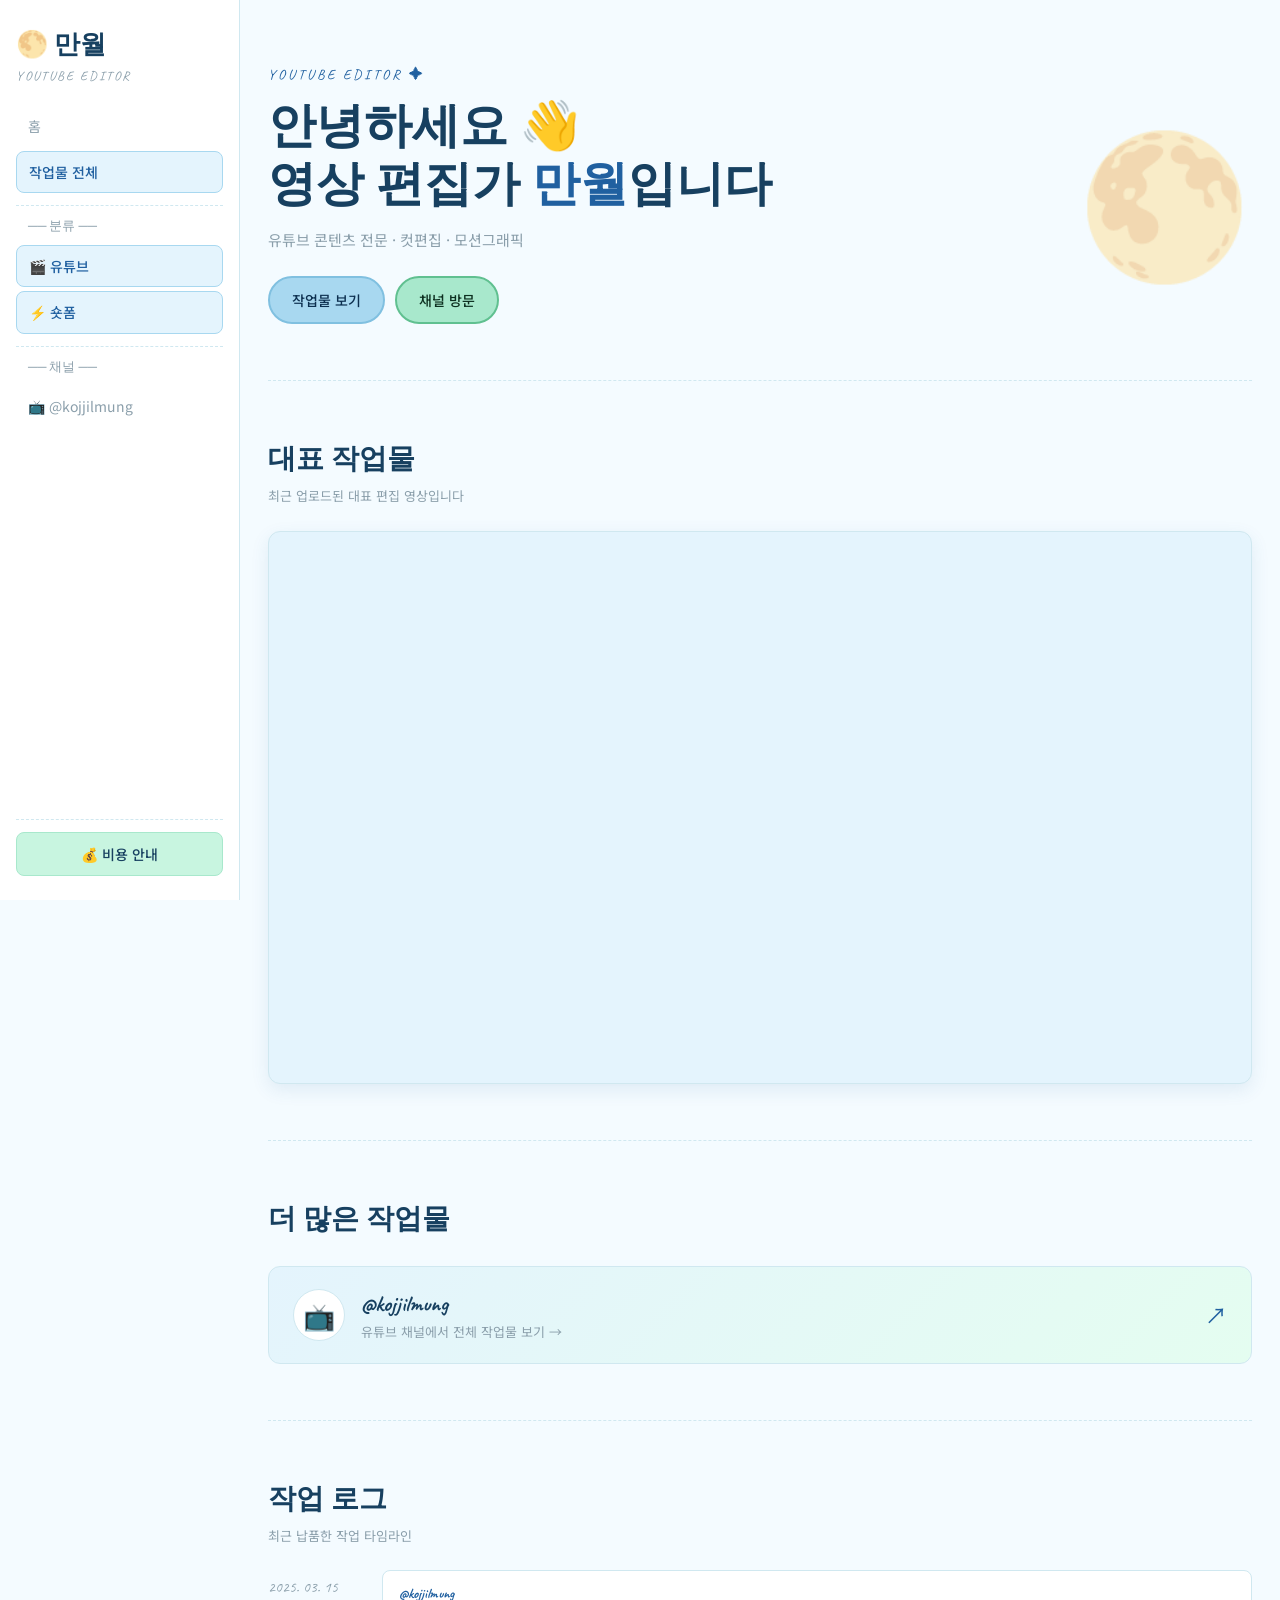
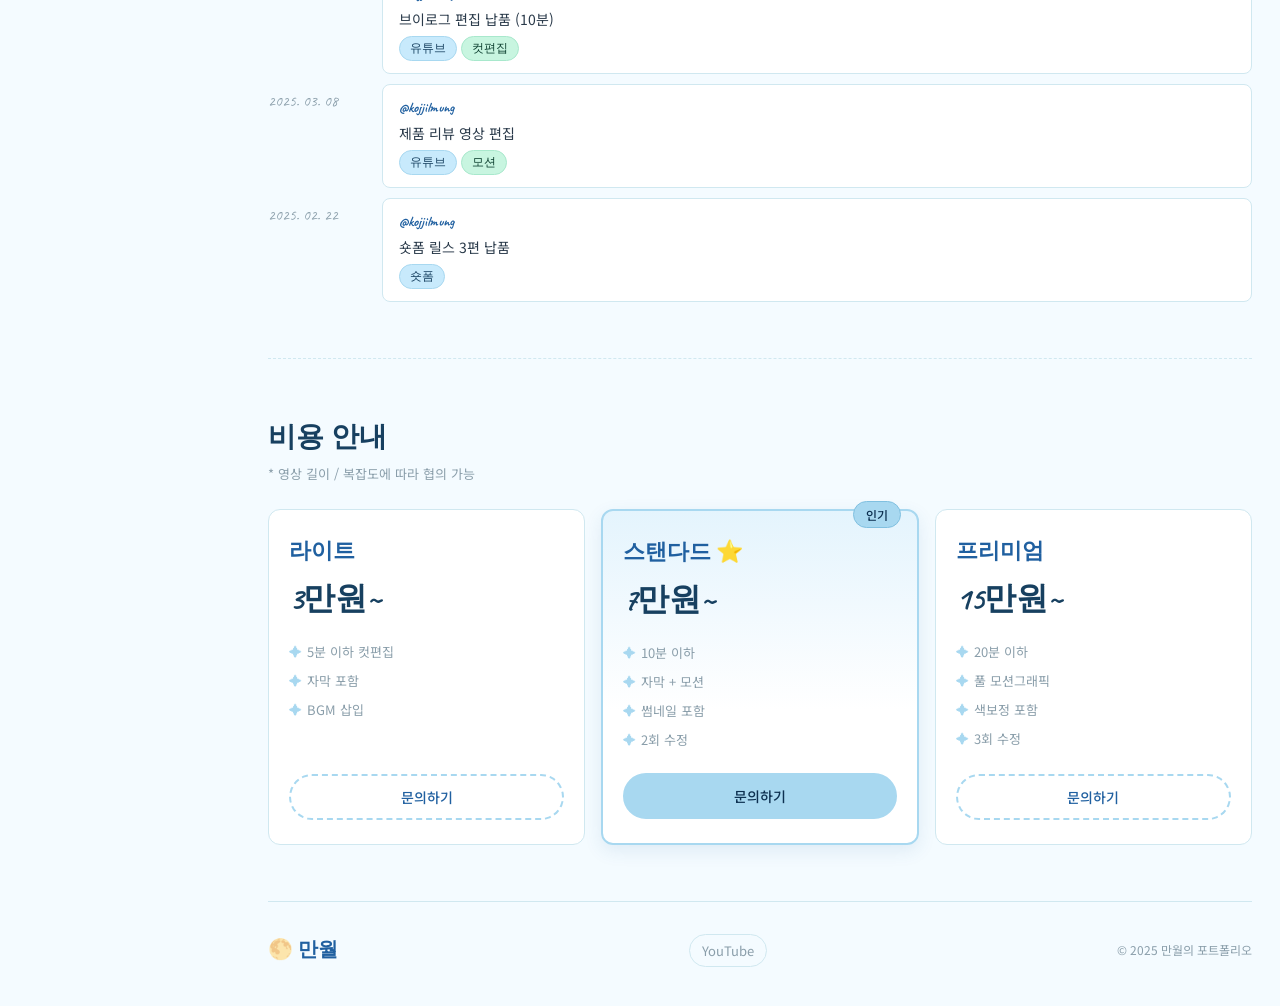
==== index.html @ dfe4a076 "Build real portfolio site from Layout B wireframe Converts the multi-panel wireframe tool into a pro" ====
<!DOCTYPE html>
<html lang="ko">
<head>
<meta charset="UTF-8">
<meta name="viewport" content="width=device-width, initial-scale=1.0">
<title>만월의 포트폴리오</title>
<meta name="description" content="유튜브 영상 편집가 만월의 포트폴리오 — 컷편집, 모션그래픽, 숏폼">
<link href="https://fonts.googleapis.com/css2?family=Caveat:wght@400;600;700&family=Noto+Sans+KR:wght@300;400;500;700&display=swap" rel="stylesheet">
<link rel="stylesheet" href="styles.css">
</head>
<body>

<button class="menu-toggle" id="menu-toggle" aria-label="메뉴 열기" aria-expanded="false" aria-controls="sidebar">
  <span class="menu-icon"></span>
</button>
<div class="sidebar-scrim" id="sidebar-scrim"></div>

<div class="layout">
  <aside class="sidebar" id="sidebar" aria-label="사이드 내비게이션">
    <div class="sidebar-head">
      <div class="sidebar-logo">🌕 만월</div>
      <div class="sidebar-tag">YOUTUBE EDITOR</div>
    </div>
    <nav class="sidebar-nav">
      <a href="#home" class="sidebar-item on">홈</a>
      <a href="#works" class="sidebar-item">작업물 전체</a>

      <div class="sidebar-section">── 분류 ──</div>
      <a href="#works" class="sidebar-item">🎬 유튜브</a>
      <a href="#works" class="sidebar-item">⚡ 숏폼</a>

      <div class="sidebar-section">── 채널 ──</div>
      <a href="https://www.youtube.com/@kojjilmung" target="_blank" rel="noopener" class="sidebar-item">📺 @kojjilmung</a>
    </nav>
    <div class="sidebar-footer">
      <a href="#pricing" class="sidebar-cost">💰 비용 안내</a>
    </div>
  </aside>

  <main class="main">

    <section id="home" class="hero">
      <div class="hero-text">
        <div class="hero-eyebrow">YOUTUBE EDITOR ✦</div>
        <h1 class="hero-title">안녕하세요 👋<br>영상 편집가 <span class="accent">만월</span>입니다</h1>
        <p class="hero-sub">유튜브 콘텐츠 전문 · 컷편집 · 모션그래픽</p>
        <div class="hero-actions">
          <a href="#works" class="btn btn-blue">작업물 보기</a>
          <a href="https://www.youtube.com/@kojjilmung" target="_blank" rel="noopener" class="btn btn-mint">채널 방문</a>
        </div>
      </div>
      <div class="hero-deco" aria-hidden="true">🌕</div>
    </section>

    <section id="works" class="featured">
      <div class="section-head">
        <h2 class="section-title">대표 작업물</h2>
        <div class="section-desc">최근 업로드된 대표 편집 영상입니다</div>
      </div>
      <div class="video-wrap">
        <iframe
          src="https://www.youtube.com/embed/MUbyQ7Q87ck"
          title="만월의 대표 편집 영상"
          loading="lazy"
          allow="accelerometer; autoplay; clipboard-write; encrypted-media; gyroscope; picture-in-picture; web-share"
          referrerpolicy="strict-origin-when-cross-origin"
          allowfullscreen></iframe>
      </div>
    </section>

    <section class="more-works">
      <div class="section-head">
        <h2 class="section-title">더 많은 작업물</h2>
      </div>
      <a href="https://www.youtube.com/@kojjilmung" target="_blank" rel="noopener" class="channel-card">
        <div class="channel-icon">📺</div>
        <div class="channel-info">
          <div class="channel-name">@kojjilmung</div>
          <div class="channel-sub">유튜브 채널에서 전체 작업물 보기 →</div>
        </div>
        <div class="channel-arrow" aria-hidden="true">↗</div>
      </a>
    </section>

    <section class="worklog">
      <div class="section-head">
        <h2 class="section-title">작업 로그</h2>
        <div class="section-desc">최근 납품한 작업 타임라인</div>
      </div>
      <div class="log-list">
        <div class="log-row">
          <div class="log-date">2025. 03. 15</div>
          <div class="log-line">
            <div class="log-ch">@kojjilmung</div>
            <div class="log-name">브이로그 편집 납품 (10분)</div>
            <div class="log-tags"><span class="badge b">유튜브</span><span class="badge m">컷편집</span></div>
          </div>
        </div>
        <div class="log-row">
          <div class="log-date">2025. 03. 08</div>
          <div class="log-line">
            <div class="log-ch">@kojjilmung</div>
            <div class="log-name">제품 리뷰 영상 편집</div>
            <div class="log-tags"><span class="badge b">유튜브</span><span class="badge m">모션</span></div>
          </div>
        </div>
        <div class="log-row">
          <div class="log-date">2025. 02. 22</div>
          <div class="log-line">
            <div class="log-ch">@kojjilmung</div>
            <div class="log-name">숏폼 릴스 3편 납품</div>
            <div class="log-tags"><span class="badge b">숏폼</span></div>
          </div>
        </div>
      </div>
    </section>

    <section id="pricing" class="pricing">
      <div class="section-head">
        <h2 class="section-title">비용 안내</h2>
        <div class="section-desc">* 영상 길이 / 복잡도에 따라 협의 가능</div>
      </div>
      <div class="price-grid">
        <div class="price-card">
          <div class="price-name">라이트</div>
          <div class="price-amt">3만원~</div>
          <ul class="price-list">
            <li>5분 이하 컷편집</li>
            <li>자막 포함</li>
            <li>BGM 삽입</li>
          </ul>
          <a href="https://www.youtube.com/@kojjilmung" target="_blank" rel="noopener" class="price-btn">문의하기</a>
        </div>
        <div class="price-card featured">
          <div class="price-badge">인기</div>
          <div class="price-name">스탠다드 ⭐</div>
          <div class="price-amt">7만원~</div>
          <ul class="price-list">
            <li>10분 이하</li>
            <li>자막 + 모션</li>
            <li>썸네일 포함</li>
            <li>2회 수정</li>
          </ul>
          <a href="https://www.youtube.com/@kojjilmung" target="_blank" rel="noopener" class="price-btn">문의하기</a>
        </div>
        <div class="price-card">
          <div class="price-name">프리미엄</div>
          <div class="price-amt">15만원~</div>
          <ul class="price-list">
            <li>20분 이하</li>
            <li>풀 모션그래픽</li>
            <li>색보정 포함</li>
            <li>3회 수정</li>
          </ul>
          <a href="https://www.youtube.com/@kojjilmung" target="_blank" rel="noopener" class="price-btn">문의하기</a>
        </div>
      </div>
    </section>

    <footer class="site-footer">
      <div class="footer-logo">🌕 만월</div>
      <div class="footer-links">
        <a href="https://www.youtube.com/@kojjilmung" target="_blank" rel="noopener">YouTube</a>
      </div>
      <div class="footer-copy">© 2025 만월의 포트폴리오</div>
    </footer>

  </main>
</div>

<script src="script.js"></script>
</body>
</html>
---- styles.css ----
:root {
  --blue:    #a8d8f0;
  --blue2:   #c8eafc;
  --blue3:   #e4f4fd;
  --blue-dk: #2060a0;
  --blue-dkr:#174060;
  --mint:    #a8e8cc;
  --mint2:   #c8f5e0;
  --mint3:   #e4fdf0;
  --text:    #2a3a4a;
  --muted:   #8a9eaa;
  --border:  #d0e8f0;
  --bg:      #f4fbff;

  --sidebar-w: 240px;
  --gutter: 28px;

  --radius: 12px;
  --radius-sm: 8px;
  --shadow-sm: 0 2px 8px rgba(42, 96, 160, .06);
  --shadow-md: 0 6px 18px rgba(42, 96, 160, .10);

  --font-body: 'Noto Sans KR', sans-serif;
  --font-accent: 'Caveat', cursive;
}

* { margin: 0; padding: 0; box-sizing: border-box; }
html { scroll-behavior: smooth; }
body {
  background: var(--bg);
  color: var(--text);
  font-family: var(--font-body);
  font-weight: 400;
  line-height: 1.6;
  -webkit-font-smoothing: antialiased;
}
a { color: inherit; text-decoration: none; }
ul { list-style: none; }
img, iframe { max-width: 100%; display: block; }

/* ── LAYOUT ── */
.layout {
  display: grid;
  grid-template-columns: var(--sidebar-w) 1fr;
  min-height: 100vh;
}

/* ── SIDEBAR ── */
.sidebar {
  position: sticky;
  top: 0;
  align-self: start;
  height: 100vh;
  background: #fff;
  border-right: 1px solid var(--border);
  padding: 24px 16px;
  display: flex;
  flex-direction: column;
  gap: 6px;
  overflow-y: auto;
  z-index: 100;
}
.sidebar-head { margin-bottom: 14px; }
.sidebar-logo {
  font-family: var(--font-accent);
  font-size: 26px;
  font-weight: 700;
  color: var(--blue-dkr);
}
.sidebar-tag {
  font-family: var(--font-accent);
  font-size: 13px;
  color: var(--muted);
  letter-spacing: 2px;
}
.sidebar-nav { display: flex; flex-direction: column; gap: 4px; flex: 1; }
.sidebar-item {
  font-size: 14px;
  color: var(--muted);
  padding: 9px 12px;
  border-radius: var(--radius-sm);
  transition: background .15s, color .15s;
}
.sidebar-item:hover {
  background: var(--blue3);
  color: var(--blue-dk);
}
.sidebar-item.on {
  background: var(--blue3);
  color: var(--blue-dk);
  font-weight: 500;
  border: 1px solid var(--blue);
}
.sidebar-section {
  font-family: var(--font-accent);
  font-size: 13px;
  color: var(--muted);
  padding: 10px 12px 4px;
  margin-top: 8px;
  border-top: 1px dashed var(--border);
}
.sidebar-footer { padding-top: 12px; border-top: 1px dashed var(--border); margin-top: 8px; }
.sidebar-cost {
  display: block;
  font-size: 14px;
  font-weight: 500;
  color: var(--blue-dkr);
  padding: 10px 12px;
  border-radius: var(--radius-sm);
  background: var(--mint2);
  border: 1px solid var(--mint);
  text-align: center;
  transition: transform .15s;
}
.sidebar-cost:hover { transform: translateY(-1px); }

/* ── MOBILE MENU TOGGLE & SCRIM ── */
.menu-toggle {
  display: none;
  position: fixed;
  top: 14px;
  left: 14px;
  width: 44px;
  height: 44px;
  border: 1px solid var(--border);
  background: #fff;
  border-radius: var(--radius-sm);
  cursor: pointer;
  z-index: 200;
  box-shadow: var(--shadow-sm);
  padding: 0;
}
.menu-icon,
.menu-icon::before,
.menu-icon::after {
  content: "";
  display: block;
  width: 20px;
  height: 2px;
  background: var(--blue-dkr);
  position: relative;
  transition: transform .2s, top .2s, opacity .2s;
}
.menu-icon { margin: 0 auto; }
.menu-icon::before { position: absolute; top: -6px; left: 0; }
.menu-icon::after  { position: absolute; top:  6px; left: 0; }
.menu-toggle.open .menu-icon { background: transparent; }
.menu-toggle.open .menu-icon::before { top: 0; transform: rotate(45deg); }
.menu-toggle.open .menu-icon::after  { top: 0; transform: rotate(-45deg); }
.sidebar-scrim {
  display: none;
  position: fixed;
  inset: 0;
  background: rgba(23, 64, 96, .35);
  z-index: 90;
  opacity: 0;
  transition: opacity .2s;
}
.sidebar-scrim.show { display: block; opacity: 1; }

/* ── MAIN ── */
.main {
  padding: 0 var(--gutter);
  min-width: 0;
}

section { padding: 56px 0; border-bottom: 1px dashed var(--border); }
section:last-of-type { border-bottom: none; }

.section-head { margin-bottom: 24px; }
.section-title {
  font-family: var(--font-accent);
  font-size: 28px;
  font-weight: 700;
  color: var(--blue-dkr);
}
.section-desc {
  font-size: 13px;
  color: var(--muted);
  margin-top: 4px;
}

/* ── HERO ── */
.hero {
  padding-top: 64px;
  display: grid;
  grid-template-columns: 1fr auto;
  gap: 24px;
  align-items: center;
}
.hero-eyebrow {
  font-family: var(--font-accent);
  font-size: 14px;
  letter-spacing: 3px;
  color: var(--blue-dk);
  margin-bottom: 12px;
}
.hero-title {
  font-family: var(--font-accent);
  font-size: clamp(32px, 5vw, 48px);
  font-weight: 700;
  line-height: 1.2;
  color: var(--blue-dkr);
  margin-bottom: 14px;
}
.hero-title .accent { color: var(--blue-dk); }
.hero-sub {
  font-size: 15px;
  color: var(--muted);
  margin-bottom: 24px;
}
.hero-actions { display: flex; flex-wrap: wrap; gap: 10px; }
.btn {
  display: inline-block;
  font-size: 14px;
  font-weight: 500;
  padding: 11px 22px;
  border-radius: 40px;
  transition: transform .15s, box-shadow .15s;
  border: 2px solid transparent;
}
.btn:hover { transform: translateY(-1px); box-shadow: var(--shadow-sm); }
.btn-blue { background: var(--blue); color: #0d3050; border-color: #80c0e0; }
.btn-mint { background: var(--mint); color: #0d3020; border-color: #60c090; }
.hero-deco {
  font-size: clamp(80px, 14vw, 140px);
  opacity: .65;
  user-select: none;
}

/* ── FEATURED VIDEO ── */
.video-wrap {
  position: relative;
  width: 100%;
  aspect-ratio: 16 / 9;
  border-radius: var(--radius);
  overflow: hidden;
  background: var(--blue3);
  border: 1px solid var(--border);
  box-shadow: var(--shadow-md);
}
.video-wrap iframe {
  position: absolute;
  inset: 0;
  width: 100%;
  height: 100%;
  border: 0;
}

/* ── CHANNEL CARD ── */
.channel-card {
  display: flex;
  align-items: center;
  gap: 16px;
  padding: 20px 24px;
  background: linear-gradient(135deg, var(--blue3), var(--mint3));
  border: 1px solid var(--border);
  border-radius: var(--radius);
  transition: transform .15s, box-shadow .15s;
}
.channel-card:hover { transform: translateY(-2px); box-shadow: var(--shadow-md); }
.channel-icon {
  width: 52px; height: 52px;
  border-radius: 50%;
  background: #fff;
  display: flex; align-items: center; justify-content: center;
  font-size: 26px;
  border: 1px solid var(--border);
  flex-shrink: 0;
}
.channel-info { flex: 1; min-width: 0; }
.channel-name {
  font-family: var(--font-accent);
  font-size: 22px;
  font-weight: 700;
  color: var(--blue-dkr);
}
.channel-sub { font-size: 13px; color: var(--muted); }
.channel-arrow { font-size: 22px; color: var(--blue-dk); }

/* ── WORK LOG ── */
.log-list { display: flex; flex-direction: column; gap: 10px; }
.log-row { display: flex; gap: 14px; align-items: flex-start; }
.log-date {
  font-family: var(--font-accent);
  font-size: 15px;
  color: var(--muted);
  min-width: 100px;
  padding-top: 6px;
}
.log-line {
  flex: 1;
  background: #fff;
  border: 1px solid var(--border);
  border-radius: var(--radius-sm);
  padding: 12px 16px;
}
.log-ch {
  font-family: var(--font-accent);
  font-size: 14px;
  font-weight: 700;
  color: var(--blue-dk);
  margin-bottom: 2px;
}
.log-name { font-size: 14px; color: var(--text); }
.log-tags { display: flex; gap: 4px; margin-top: 6px; flex-wrap: wrap; }
.badge {
  font-family: var(--font-accent);
  font-size: 12px;
  padding: 2px 10px;
  border-radius: 40px;
  border: 1px solid transparent;
}
.badge.b { background: var(--blue2); color: var(--blue-dkr); border-color: var(--blue); }
.badge.m { background: var(--mint2); color: #0d4030; border-color: var(--mint); }

/* ── PRICING ── */
.price-grid {
  display: grid;
  grid-template-columns: repeat(3, 1fr);
  gap: 16px;
}
.price-card {
  position: relative;
  background: #fff;
  border: 1px solid var(--border);
  border-radius: var(--radius);
  padding: 24px 20px;
  display: flex;
  flex-direction: column;
  transition: transform .15s, box-shadow .15s;
}
.price-card:hover { transform: translateY(-2px); box-shadow: var(--shadow-md); }
.price-card.featured {
  border: 2px solid var(--blue);
  background: linear-gradient(180deg, var(--blue3), #fff 60%);
  box-shadow: var(--shadow-md);
}
.price-badge {
  position: absolute;
  top: -10px;
  right: 16px;
  background: var(--blue);
  color: #0d3050;
  font-size: 12px;
  font-weight: 500;
  padding: 3px 12px;
  border-radius: 40px;
  border: 1px solid #80c0e0;
}
.price-name {
  font-family: var(--font-accent);
  font-size: 22px;
  font-weight: 700;
  color: var(--blue-dk);
  margin-bottom: 4px;
}
.price-amt {
  font-family: var(--font-accent);
  font-size: 32px;
  font-weight: 700;
  color: var(--blue-dkr);
  margin-bottom: 14px;
}
.price-list { margin-bottom: 18px; flex: 1; }
.price-list li {
  font-size: 13px;
  color: var(--muted);
  padding: 4px 0;
  position: relative;
  padding-left: 18px;
}
.price-list li::before {
  content: "✦";
  position: absolute;
  left: 0;
  color: var(--blue);
}
.price-btn {
  display: block;
  text-align: center;
  font-size: 14px;
  font-weight: 500;
  padding: 10px 0;
  border-radius: 40px;
  border: 2px dashed var(--blue);
  color: var(--blue-dk);
  transition: background .15s, border-style .15s;
}
.price-btn:hover { background: var(--blue3); border-style: solid; }
.price-card.featured .price-btn {
  background: var(--blue);
  border-style: solid;
  color: #0d3050;
}
.price-card.featured .price-btn:hover { background: #8fc8e0; }

/* ── FOOTER ── */
.site-footer {
  padding: 32px 0 40px;
  display: flex;
  justify-content: space-between;
  align-items: center;
  flex-wrap: wrap;
  gap: 12px;
  border-top: 1px solid var(--border);
}
.footer-logo { font-family: var(--font-accent); font-size: 20px; font-weight: 700; color: var(--blue-dk); }
.footer-links a {
  font-size: 13px;
  color: var(--muted);
  padding: 6px 12px;
  border-radius: 40px;
  border: 1px solid var(--border);
  transition: color .15s, border-color .15s;
}
.footer-links a:hover { color: var(--blue-dk); border-color: var(--blue); }
.footer-copy { font-size: 12px; color: var(--muted); }

/* ── RESPONSIVE ── */
@media (max-width: 1024px) {
  :root { --sidebar-w: 200px; --gutter: 24px; }
  .price-grid { gap: 12px; }
}

@media (max-width: 820px) {
  :root { --gutter: 20px; }
  .layout { grid-template-columns: 1fr; }
  .main { padding: 72px var(--gutter) 0; }

  .menu-toggle { display: flex; align-items: center; justify-content: center; }

  .sidebar {
    position: fixed;
    top: 0;
    left: 0;
    width: min(280px, 82vw);
    height: 100vh;
    transform: translateX(-100%);
    transition: transform .25s ease;
    box-shadow: var(--shadow-md);
  }
  .sidebar.open { transform: translateX(0); }

  section { padding: 44px 0; }
  .hero { padding-top: 24px; grid-template-columns: 1fr; text-align: left; }
  .hero-deco { display: none; }

  .price-grid { grid-template-columns: 1fr; }

  .log-row { flex-direction: column; gap: 6px; }
  .log-date { min-width: 0; padding-top: 0; }
}

@media (max-width: 480px) {
  :root { --gutter: 16px; }
  .section-title { font-size: 24px; }
  .hero-sub { font-size: 14px; }
  .btn { padding: 10px 18px; font-size: 13px; }
  .channel-card { padding: 16px; gap: 12px; }
  .channel-icon { width: 44px; height: 44px; font-size: 22px; }
  .channel-name { font-size: 18px; }
  .price-card { padding: 20px 16px; }
  .price-amt { font-size: 28px; }
  .site-footer { flex-direction: column; align-items: flex-start; padding: 24px 0 32px; }
}

@media (prefers-reduced-motion: reduce) {
  html { scroll-behavior: auto; }
  * { transition: none !important; animation: none !important; }
}
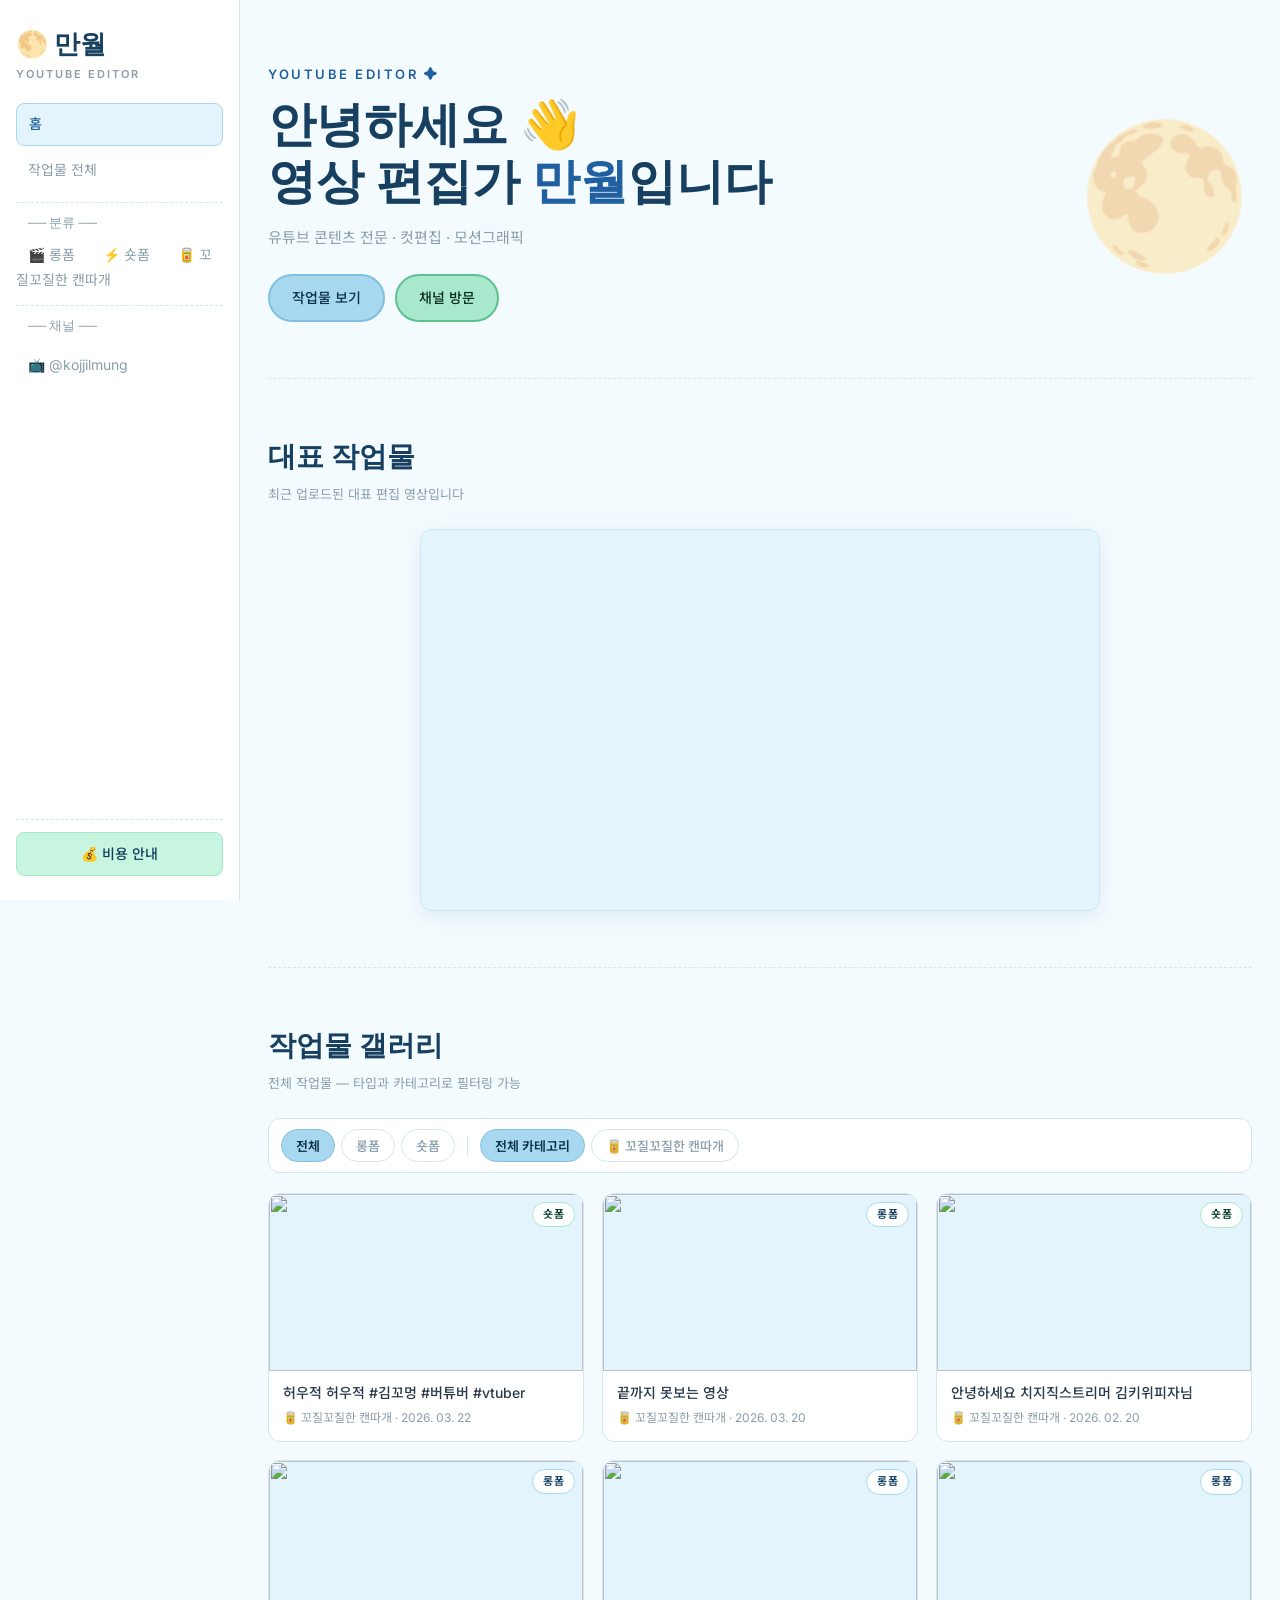
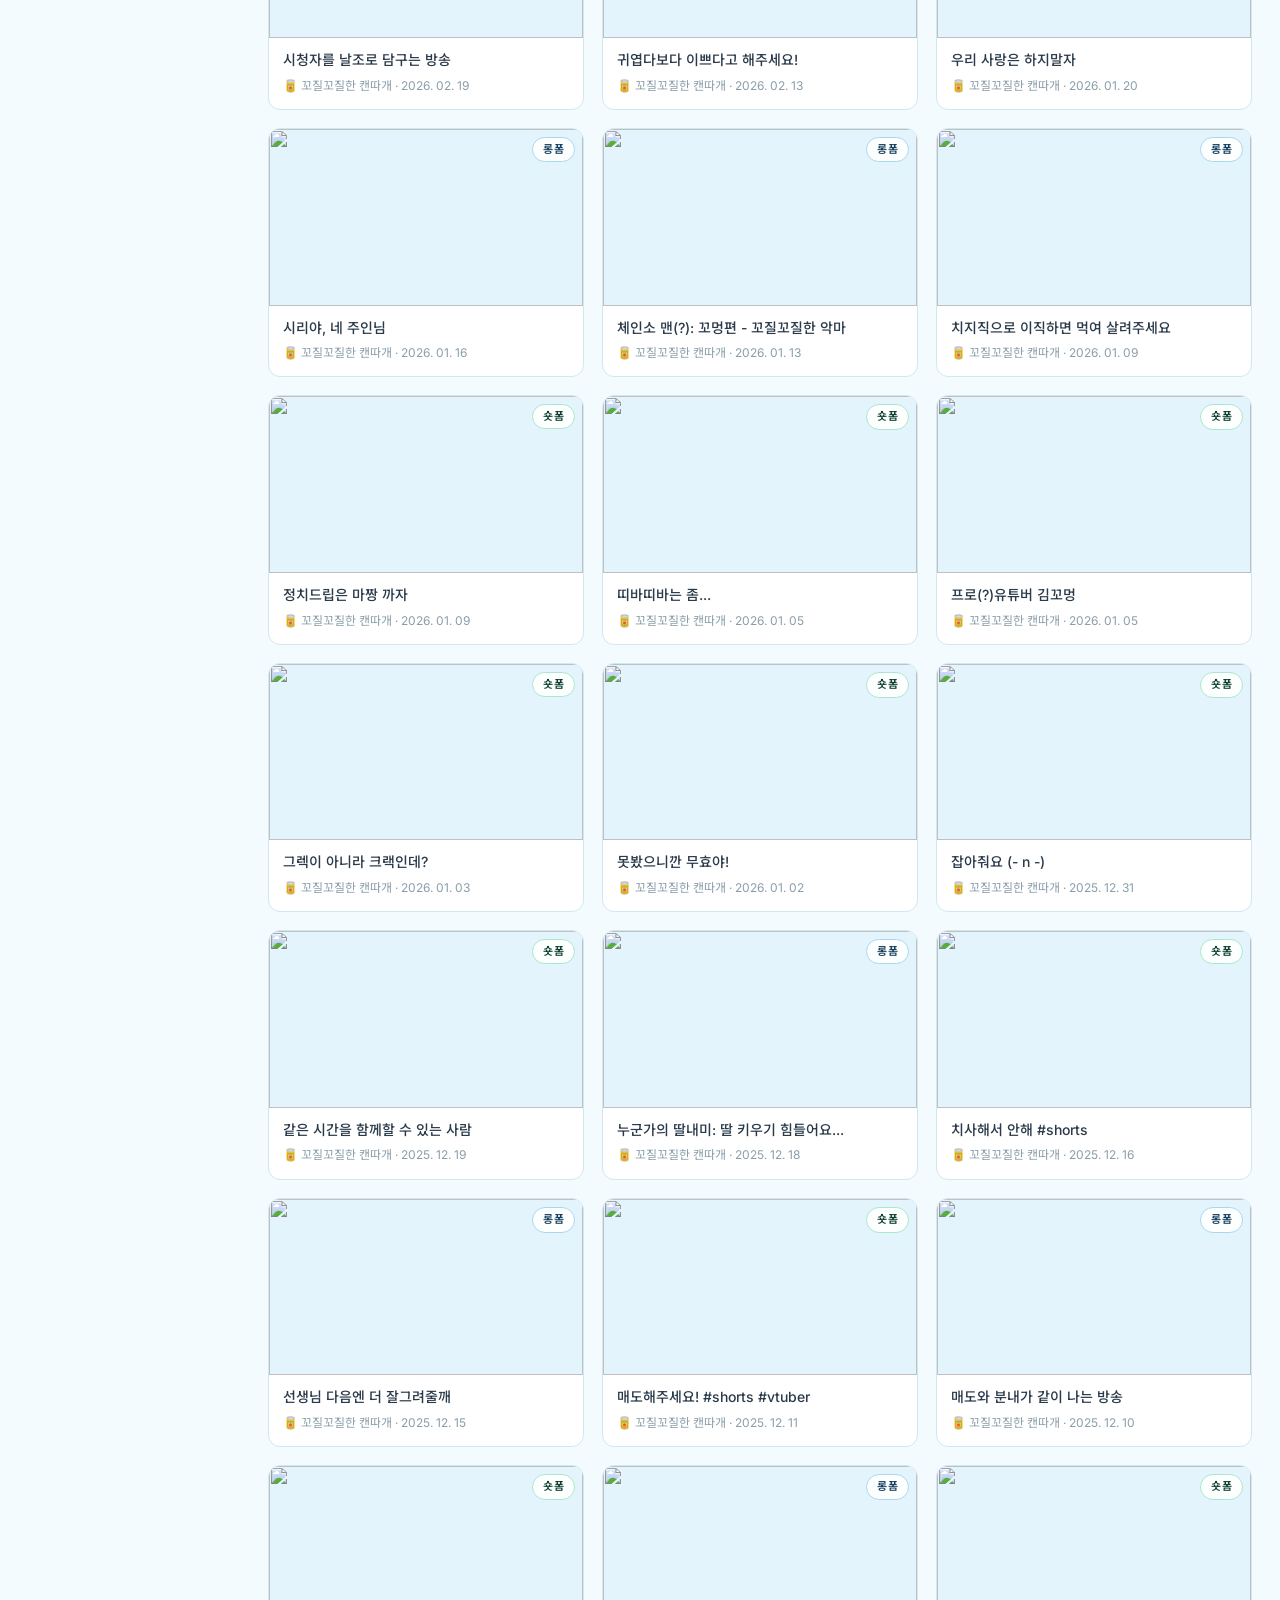
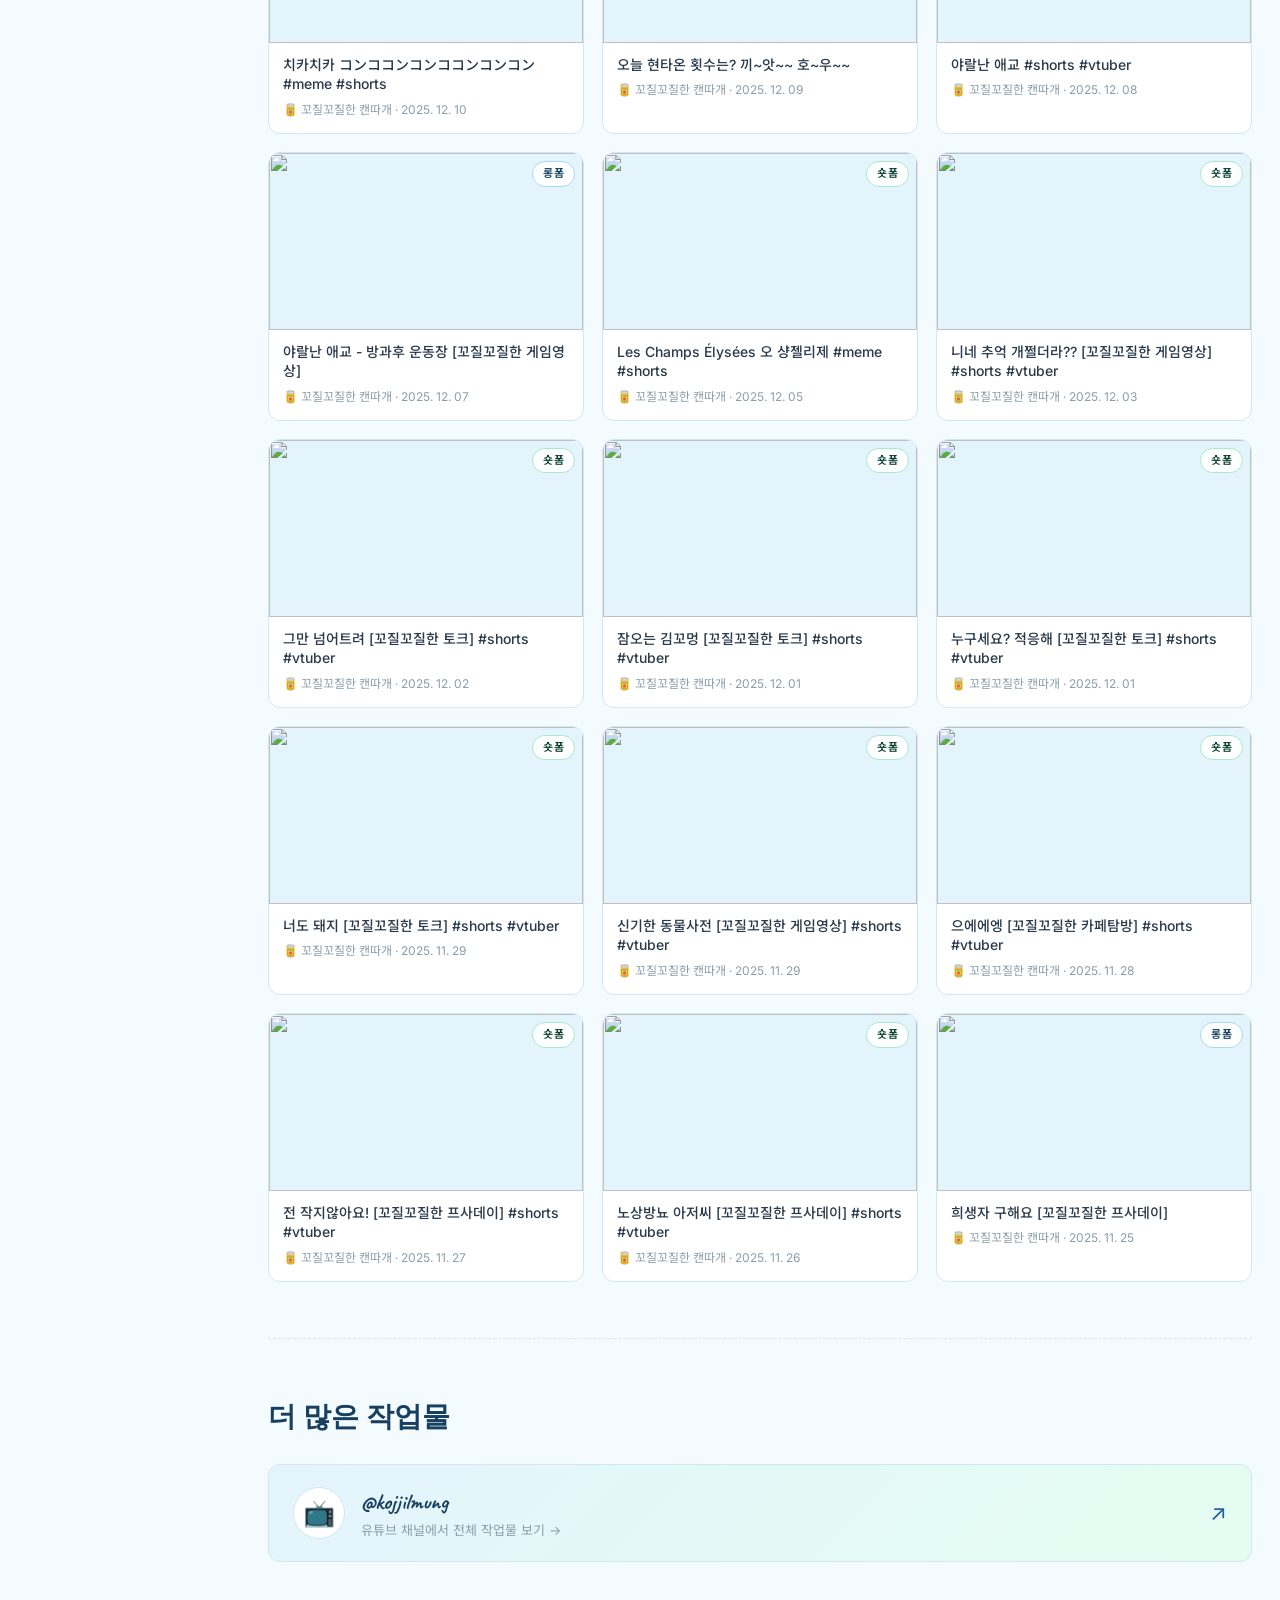
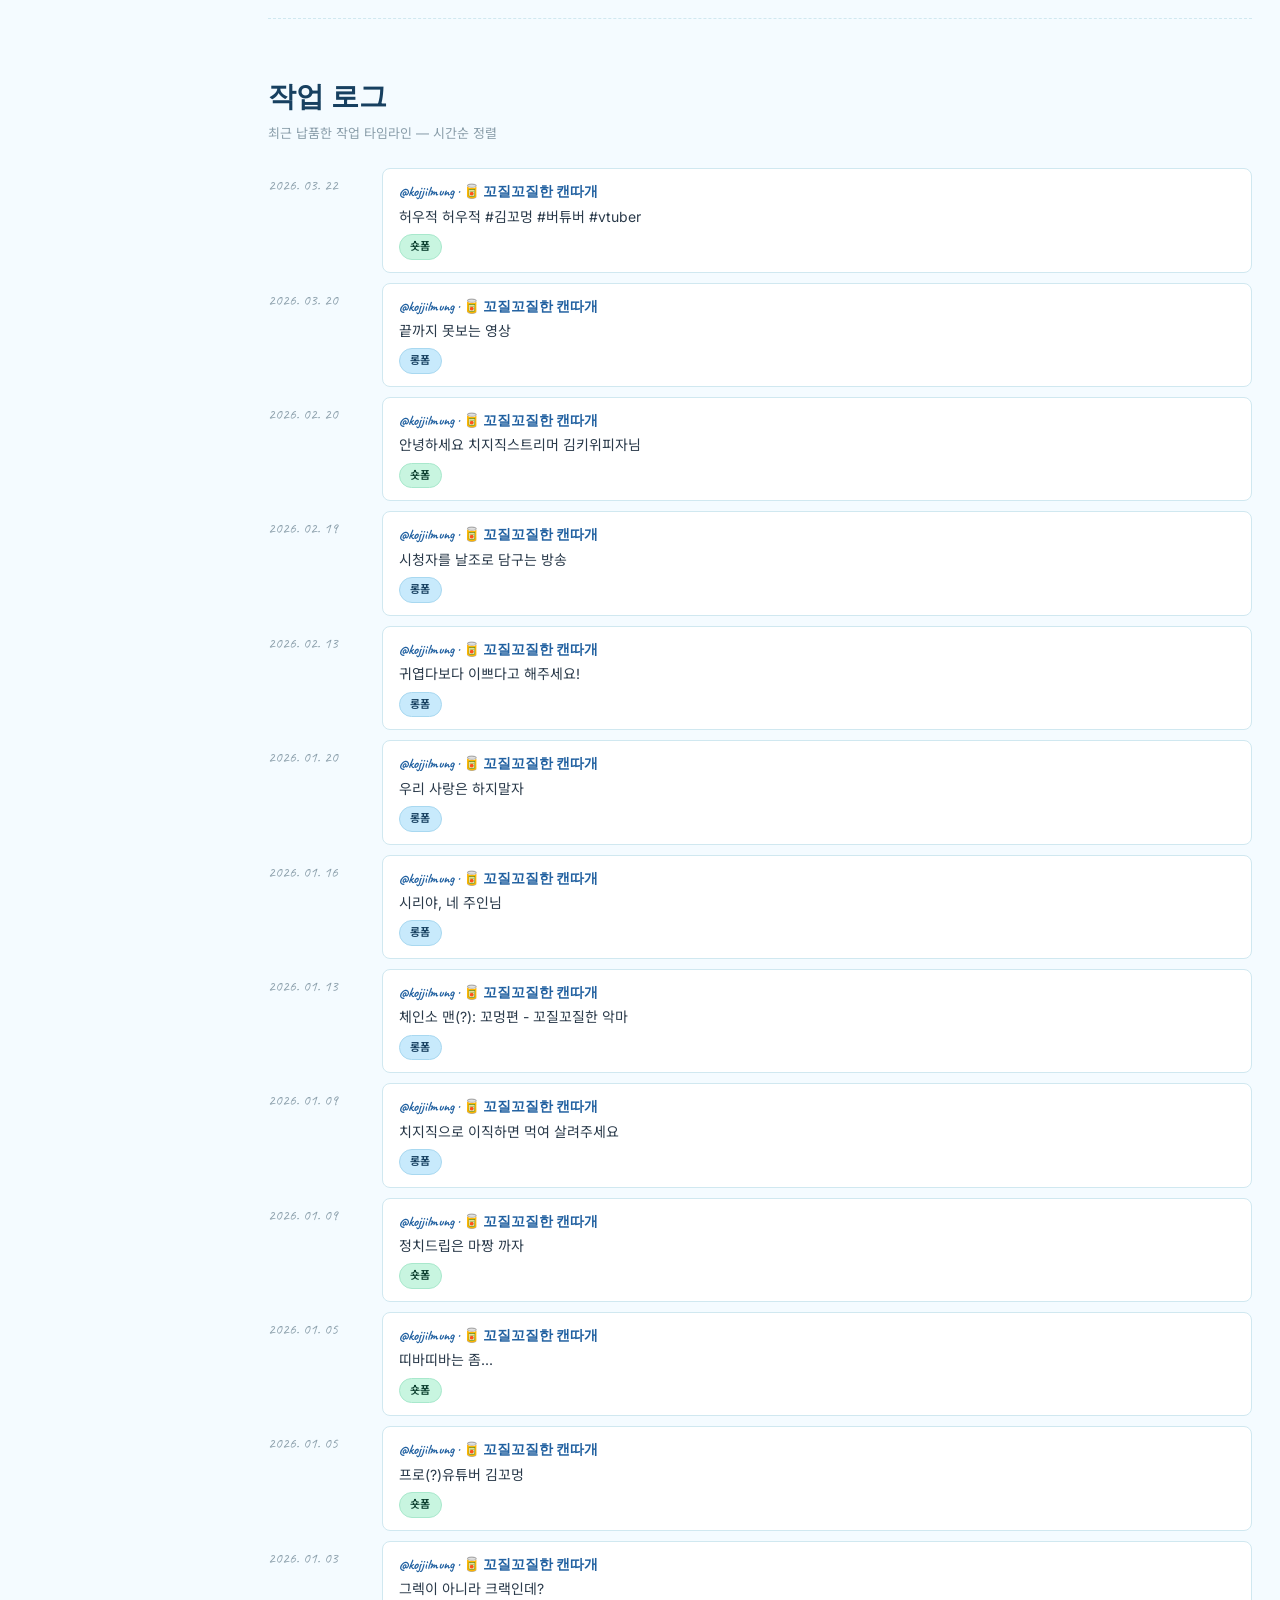
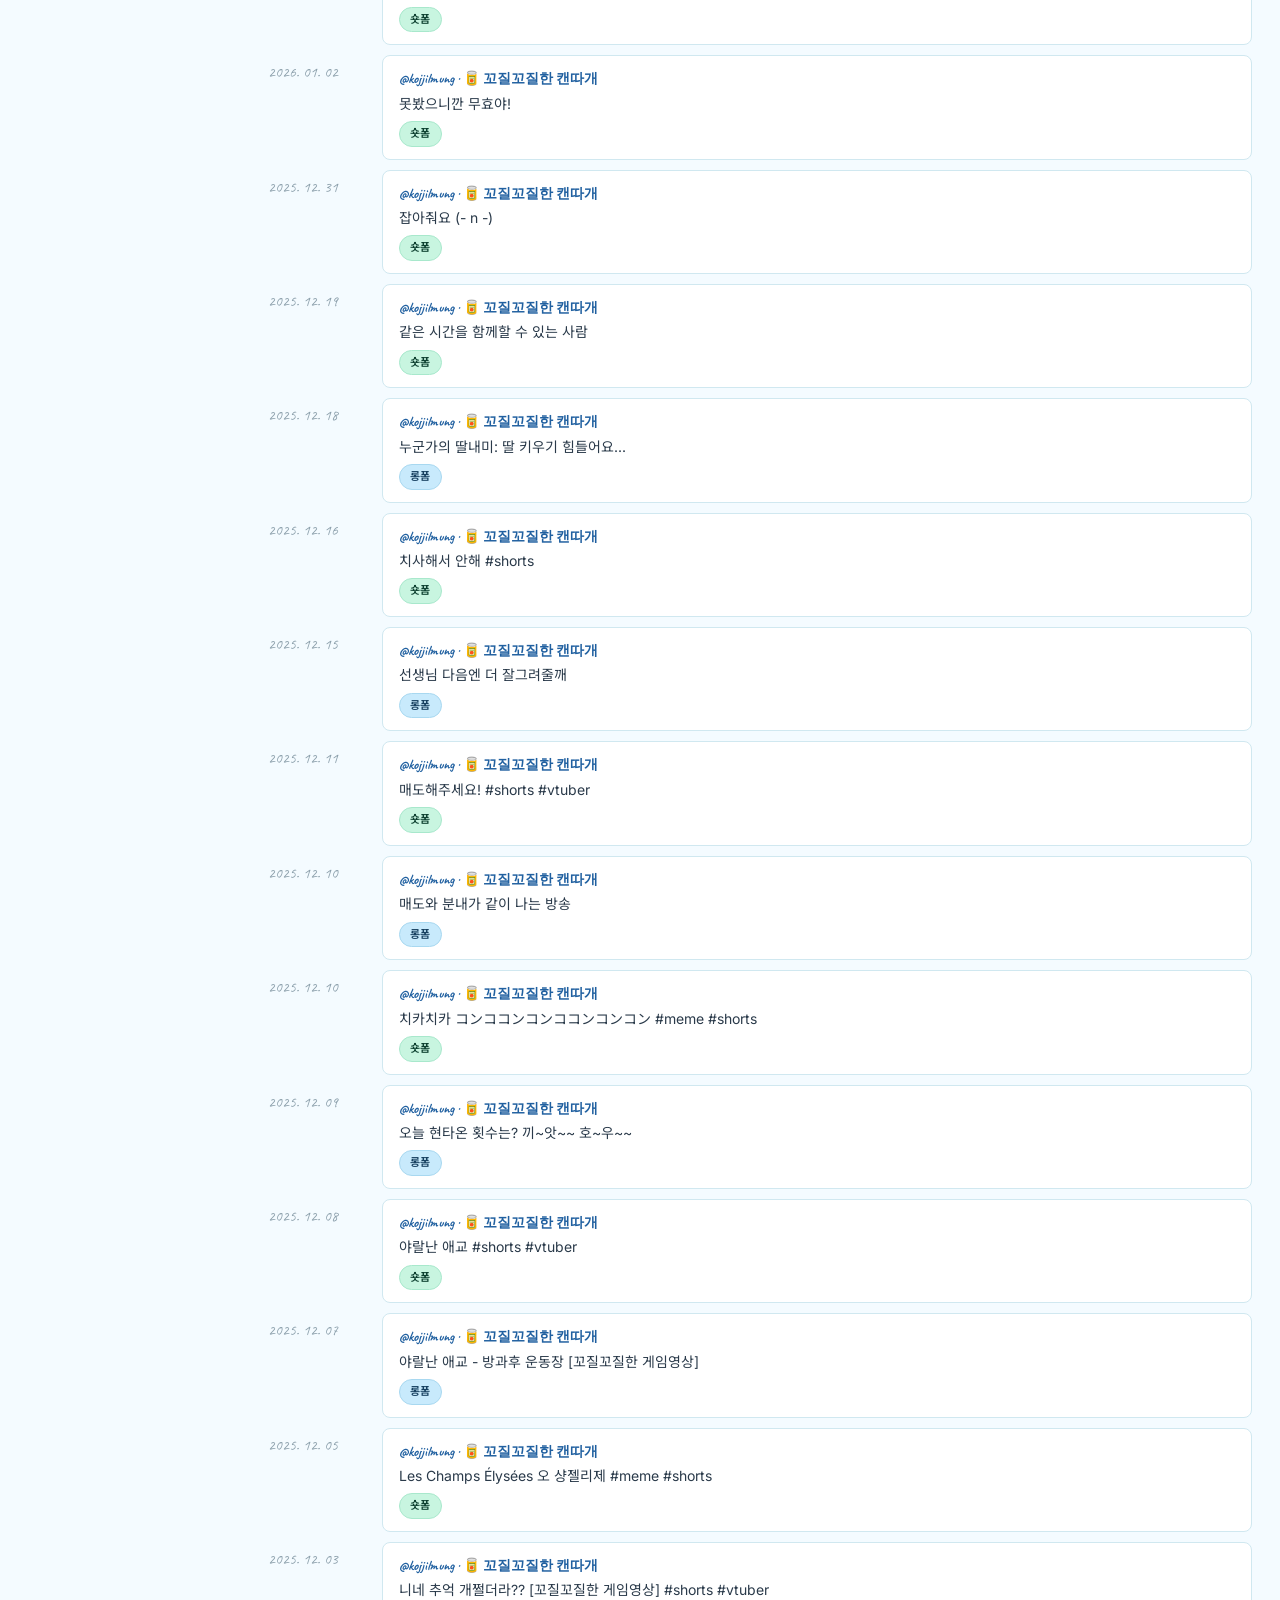
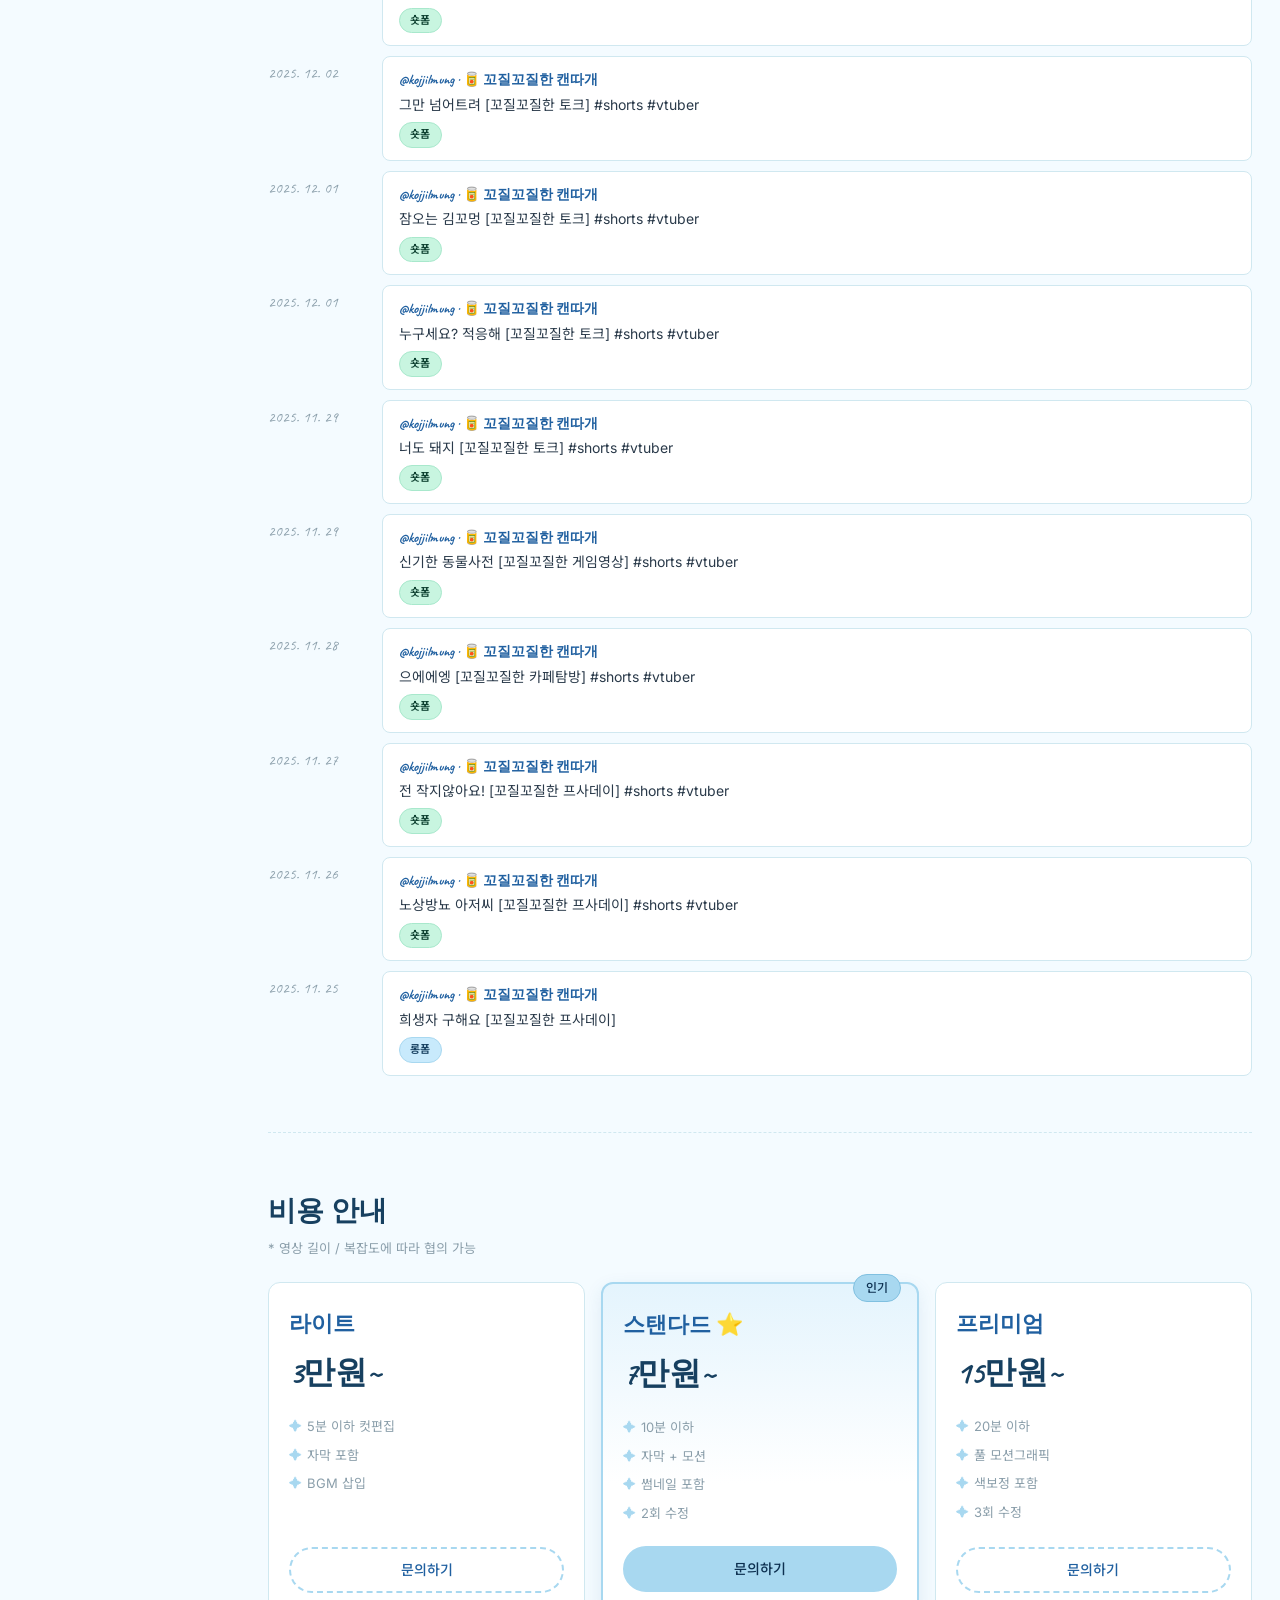
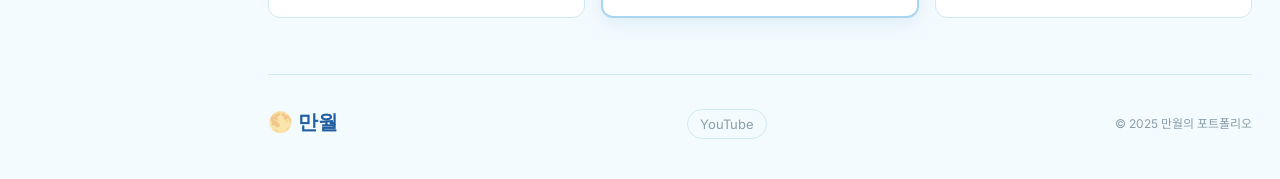
==== commit 47ca2c24: "Add JSON-driven gallery + fix font/video sizing - data/videos.json: central data source (1 category " ====
--- a/index.html
+++ b/index.html
@@ -5,7 +5,9 @@
 <meta name="viewport" content="width=device-width, initial-scale=1.0">
 <title>만월의 포트폴리오</title>
 <meta name="description" content="유튜브 영상 편집가 만월의 포트폴리오 — 컷편집, 모션그래픽, 숏폼">
-<link href="https://fonts.googleapis.com/css2?family=Caveat:wght@400;600;700&family=Noto+Sans+KR:wght@300;400;500;700&display=swap" rel="stylesheet">
+<link rel="preconnect" href="https://fonts.googleapis.com">
+<link rel="preconnect" href="https://fonts.gstatic.com" crossorigin>
+<link href="https://fonts.googleapis.com/css2?family=Caveat:wght@400;600;700&family=Inter:wght@400;500;600;700&family=Noto+Sans+KR:wght@300;400;500;700&display=swap" rel="stylesheet">
 <link rel="stylesheet" href="styles.css">
 </head>
 <body>
@@ -23,14 +25,13 @@
     </div>
     <nav class="sidebar-nav">
       <a href="#home" class="sidebar-item on">홈</a>
-      <a href="#works" class="sidebar-item">작업물 전체</a>
+      <a href="#works" class="sidebar-item" data-filter-type="all" data-filter-category="all">작업물 전체</a>
 
       <div class="sidebar-section">── 분류 ──</div>
-      <a href="#works" class="sidebar-item">🎬 유튜브</a>
-      <a href="#works" class="sidebar-item">⚡ 숏폼</a>
+      <div id="sidebar-categories"></div>
 
       <div class="sidebar-section">── 채널 ──</div>
-      <a href="https://www.youtube.com/@kojjilmung" target="_blank" rel="noopener" class="sidebar-item">📺 @kojjilmung</a>
+      <a id="sidebar-channel" href="https://www.youtube.com/@kojjilmung" target="_blank" rel="noopener" class="sidebar-item">📺 @kojjilmung</a>
     </nav>
     <div class="sidebar-footer">
       <a href="#pricing" class="sidebar-cost">💰 비용 안내</a>
@@ -46,19 +47,20 @@
         <p class="hero-sub">유튜브 콘텐츠 전문 · 컷편집 · 모션그래픽</p>
         <div class="hero-actions">
           <a href="#works" class="btn btn-blue">작업물 보기</a>
-          <a href="https://www.youtube.com/@kojjilmung" target="_blank" rel="noopener" class="btn btn-mint">채널 방문</a>
+          <a id="hero-channel" href="https://www.youtube.com/@kojjilmung" target="_blank" rel="noopener" class="btn btn-mint">채널 방문</a>
         </div>
       </div>
       <div class="hero-deco" aria-hidden="true">🌕</div>
     </section>
 
-    <section id="works" class="featured">
+    <section class="featured">
       <div class="section-head">
         <h2 class="section-title">대표 작업물</h2>
         <div class="section-desc">최근 업로드된 대표 편집 영상입니다</div>
       </div>
       <div class="video-wrap">
         <iframe
+          id="featured-iframe"
           src="https://www.youtube.com/embed/MUbyQ7Q87ck"
           title="만월의 대표 편집 영상"
           loading="lazy"
@@ -68,11 +70,21 @@
       </div>
     </section>
 
+    <section id="works" class="gallery">
+      <div class="section-head">
+        <h2 class="section-title">작업물 갤러리</h2>
+        <div class="section-desc">전체 작업물 — 타입과 카테고리로 필터링 가능</div>
+      </div>
+      <div class="gallery-filters" id="gallery-filters" role="toolbar" aria-label="갤러리 필터"></div>
+      <div class="gallery-grid" id="gallery-grid"></div>
+      <div class="gallery-empty" id="gallery-empty" hidden>해당 조건의 영상이 없습니다</div>
+    </section>
+
     <section class="more-works">
       <div class="section-head">
         <h2 class="section-title">더 많은 작업물</h2>
       </div>
-      <a href="https://www.youtube.com/@kojjilmung" target="_blank" rel="noopener" class="channel-card">
+      <a id="channel-card" href="https://www.youtube.com/@kojjilmung" target="_blank" rel="noopener" class="channel-card">
         <div class="channel-icon">📺</div>
         <div class="channel-info">
           <div class="channel-name">@kojjilmung</div>
@@ -85,34 +97,9 @@
     <section class="worklog">
       <div class="section-head">
         <h2 class="section-title">작업 로그</h2>
-        <div class="section-desc">최근 납품한 작업 타임라인</div>
+        <div class="section-desc">최근 납품한 작업 타임라인 — 시간순 정렬</div>
       </div>
-      <div class="log-list">
-        <div class="log-row">
-          <div class="log-date">2025. 03. 15</div>
-          <div class="log-line">
-            <div class="log-ch">@kojjilmung</div>
-            <div class="log-name">브이로그 편집 납품 (10분)</div>
-            <div class="log-tags"><span class="badge b">유튜브</span><span class="badge m">컷편집</span></div>
-          </div>
-        </div>
-        <div class="log-row">
-          <div class="log-date">2025. 03. 08</div>
-          <div class="log-line">
-            <div class="log-ch">@kojjilmung</div>
-            <div class="log-name">제품 리뷰 영상 편집</div>
-            <div class="log-tags"><span class="badge b">유튜브</span><span class="badge m">모션</span></div>
-          </div>
-        </div>
-        <div class="log-row">
-          <div class="log-date">2025. 02. 22</div>
-          <div class="log-line">
-            <div class="log-ch">@kojjilmung</div>
-            <div class="log-name">숏폼 릴스 3편 납품</div>
-            <div class="log-tags"><span class="badge b">숏폼</span></div>
-          </div>
-        </div>
-      </div>
+      <div class="log-list" id="log-list"></div>
     </section>
 
     <section id="pricing" class="pricing">
--- a/styles.css
+++ b/styles.css
@@ -20,7 +20,7 @@
   --shadow-sm: 0 2px 8px rgba(42, 96, 160, .06);
   --shadow-md: 0 6px 18px rgba(42, 96, 160, .10);
 
-  --font-body: 'Noto Sans KR', sans-serif;
+  --font-body: 'Inter', 'Noto Sans KR', sans-serif;
   --font-accent: 'Caveat', cursive;
 }
 
@@ -68,10 +68,12 @@
   color: var(--blue-dkr);
 }
 .sidebar-tag {
-  font-family: var(--font-accent);
-  font-size: 13px;
+  font-family: 'Inter', sans-serif;
+  font-size: 11px;
+  font-weight: 600;
   color: var(--muted);
   letter-spacing: 2px;
+  text-transform: uppercase;
 }
 .sidebar-nav { display: flex; flex-direction: column; gap: 4px; flex: 1; }
 .sidebar-item {
@@ -189,9 +191,11 @@
   align-items: center;
 }
 .hero-eyebrow {
-  font-family: var(--font-accent);
-  font-size: 14px;
-  letter-spacing: 3px;
+  font-family: 'Inter', sans-serif;
+  font-size: 13px;
+  font-weight: 600;
+  letter-spacing: 2.5px;
+  text-transform: uppercase;
   color: var(--blue-dk);
   margin-bottom: 12px;
 }
@@ -239,6 +243,10 @@
   border: 1px solid var(--border);
   box-shadow: var(--shadow-md);
 }
+.featured .video-wrap {
+  max-width: 680px;
+  margin: 0 auto;
+}
 .video-wrap iframe {
   position: absolute;
   inset: 0;
@@ -313,6 +321,137 @@
 }
 .badge.b { background: var(--blue2); color: var(--blue-dkr); border-color: var(--blue); }
 .badge.m { background: var(--mint2); color: #0d4030; border-color: var(--mint); }
+
+/* ── GALLERY ── */
+.gallery-filters {
+  display: flex;
+  align-items: center;
+  flex-wrap: wrap;
+  gap: 8px;
+  margin-bottom: 20px;
+  padding: 10px 12px;
+  background: #fff;
+  border: 1px solid var(--border);
+  border-radius: var(--radius);
+}
+.filter-group {
+  display: flex;
+  flex-wrap: wrap;
+  gap: 6px;
+}
+.filter-divider {
+  width: 1px;
+  height: 20px;
+  background: var(--border);
+  margin: 0 4px;
+}
+.filter-btn {
+  font-family: var(--font-body);
+  font-size: 13px;
+  font-weight: 500;
+  color: var(--muted);
+  background: #fff;
+  border: 1px solid var(--border);
+  border-radius: 40px;
+  padding: 6px 14px;
+  cursor: pointer;
+  transition: background .15s, color .15s, border-color .15s;
+}
+.filter-btn:hover {
+  background: var(--blue3);
+  color: var(--blue-dk);
+  border-color: var(--blue);
+}
+.filter-btn.on {
+  background: var(--blue);
+  color: #0d3050;
+  border-color: #80c0e0;
+  font-weight: 600;
+}
+
+.gallery-grid {
+  display: grid;
+  grid-template-columns: repeat(auto-fill, minmax(240px, 1fr));
+  gap: 18px;
+}
+.video-card {
+  display: flex;
+  flex-direction: column;
+  background: #fff;
+  border: 1px solid var(--border);
+  border-radius: var(--radius);
+  overflow: hidden;
+  transition: transform .15s, box-shadow .15s;
+}
+.video-card:hover {
+  transform: translateY(-2px);
+  box-shadow: var(--shadow-md);
+}
+.video-thumb {
+  position: relative;
+  aspect-ratio: 16 / 9;
+  background: var(--blue3);
+  overflow: hidden;
+}
+.video-thumb img {
+  width: 100%;
+  height: 100%;
+  object-fit: cover;
+}
+.video-body { padding: 12px 14px 14px; }
+.video-title {
+  font-size: 14px;
+  font-weight: 500;
+  color: var(--text);
+  line-height: 1.4;
+  margin-bottom: 6px;
+  display: -webkit-box;
+  -webkit-line-clamp: 2;
+  -webkit-box-orient: vertical;
+  overflow: hidden;
+}
+.video-meta {
+  font-size: 12px;
+  color: var(--muted);
+}
+.type-badge {
+  display: inline-block;
+  font-size: 11px;
+  font-weight: 600;
+  padding: 3px 10px;
+  border-radius: 40px;
+  border: 1px solid transparent;
+  letter-spacing: .3px;
+}
+.type-badge.type-long {
+  background: var(--blue2);
+  color: var(--blue-dkr);
+  border-color: var(--blue);
+}
+.type-badge.type-short {
+  background: var(--mint2);
+  color: #0d4030;
+  border-color: var(--mint);
+}
+.video-thumb .type-badge {
+  position: absolute;
+  top: 8px;
+  right: 8px;
+  background: rgba(255, 255, 255, .92);
+  backdrop-filter: blur(4px);
+}
+.video-thumb .type-badge.type-long { color: var(--blue-dkr); border-color: var(--blue); }
+.video-thumb .type-badge.type-short { color: #0d4030; border-color: var(--mint); }
+
+.gallery-empty {
+  text-align: center;
+  padding: 40px 20px;
+  color: var(--muted);
+  font-size: 14px;
+  background: #fff;
+  border: 1px dashed var(--border);
+  border-radius: var(--radius);
+}
 
 /* ── PRICING ── */
 .price-grid {
@@ -450,6 +589,8 @@
 
   .log-row { flex-direction: column; gap: 6px; }
   .log-date { min-width: 0; padding-top: 0; }
+
+  .gallery-grid { grid-template-columns: repeat(auto-fill, minmax(200px, 1fr)); gap: 14px; }
 }
 
 @media (max-width: 480px) {
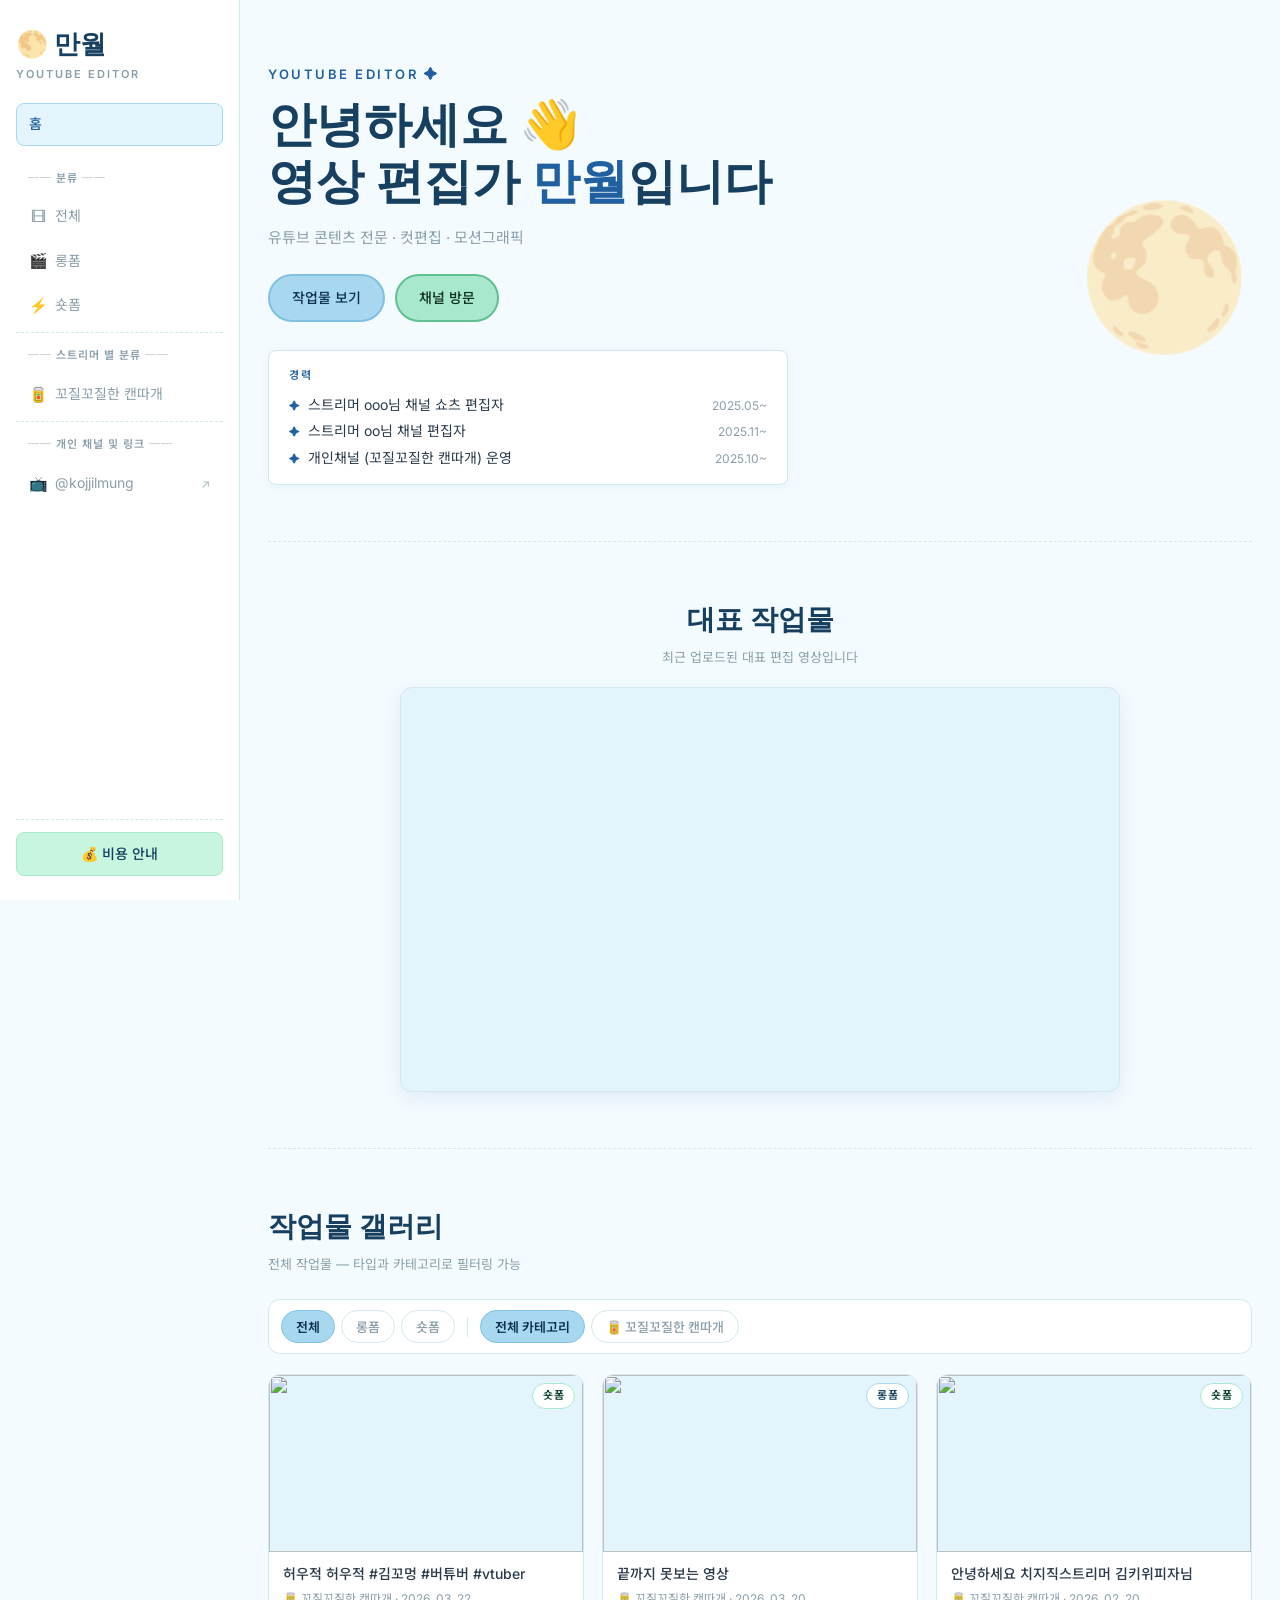
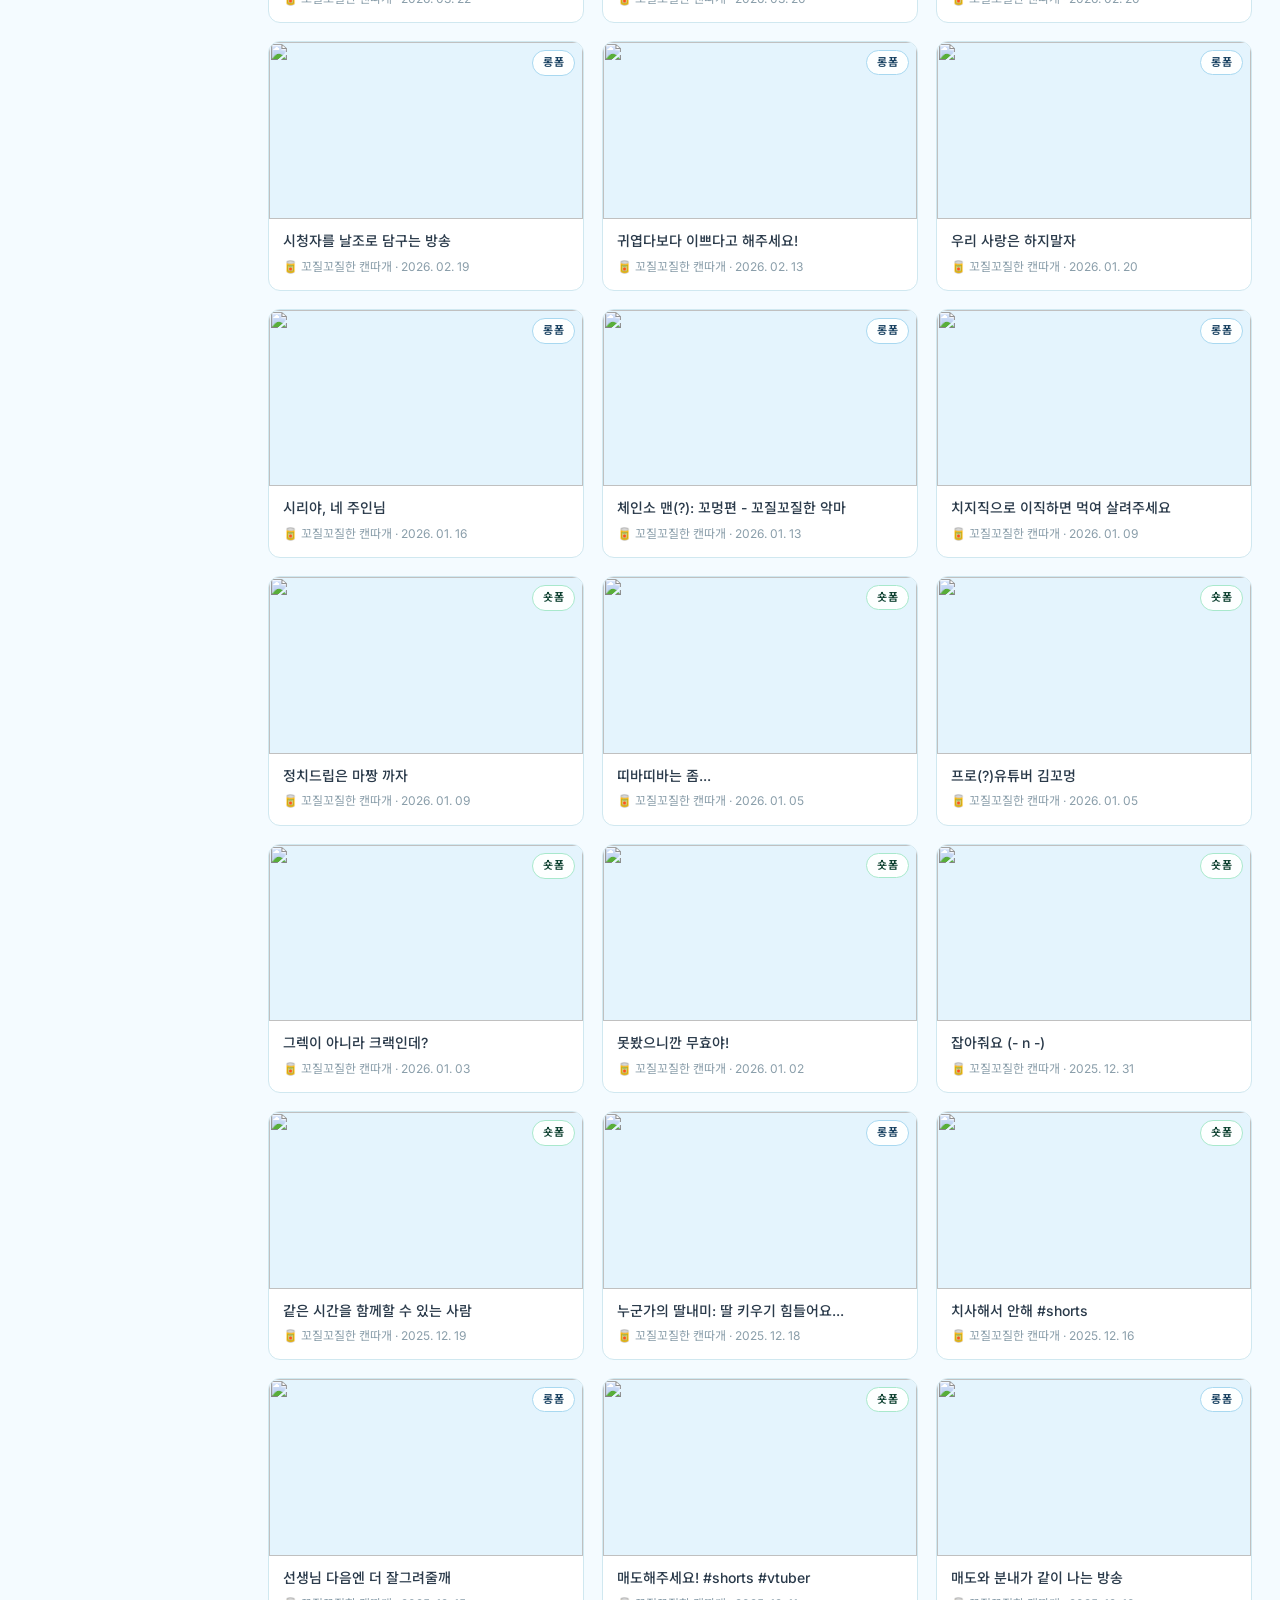
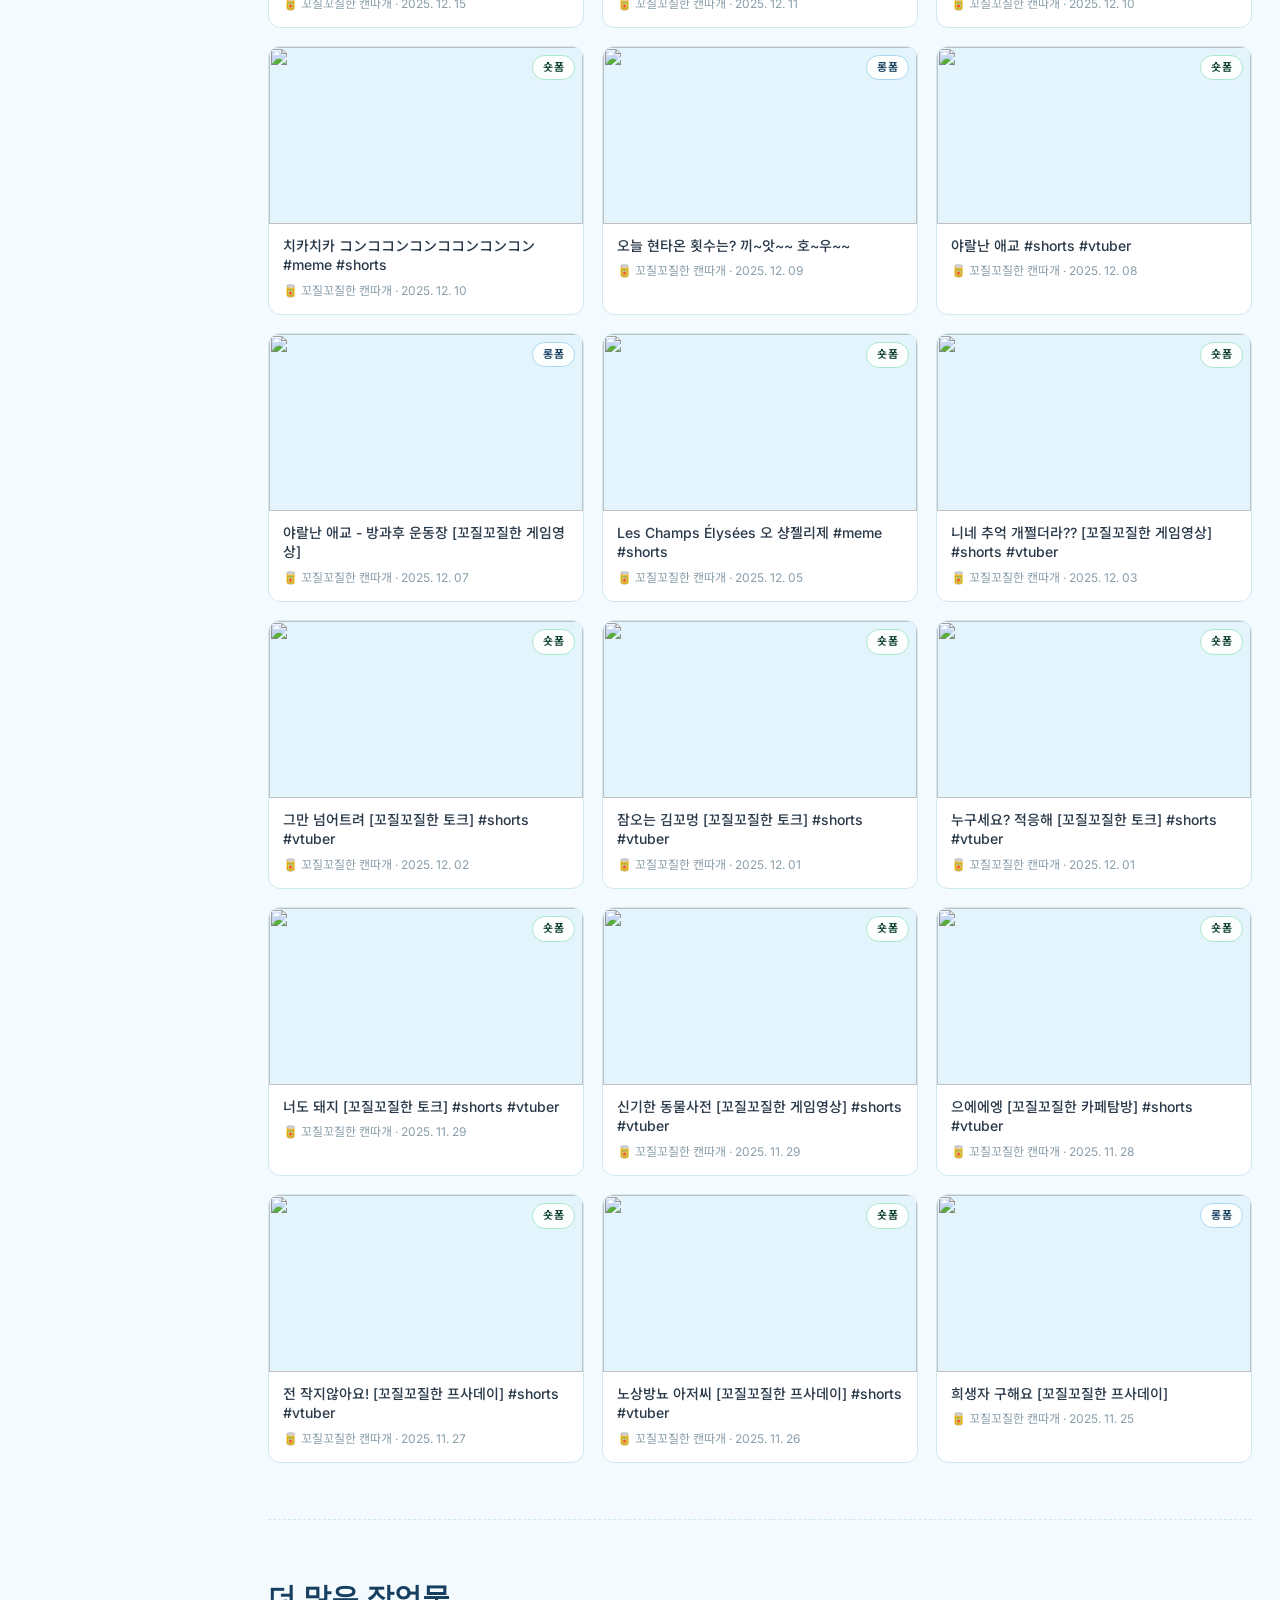
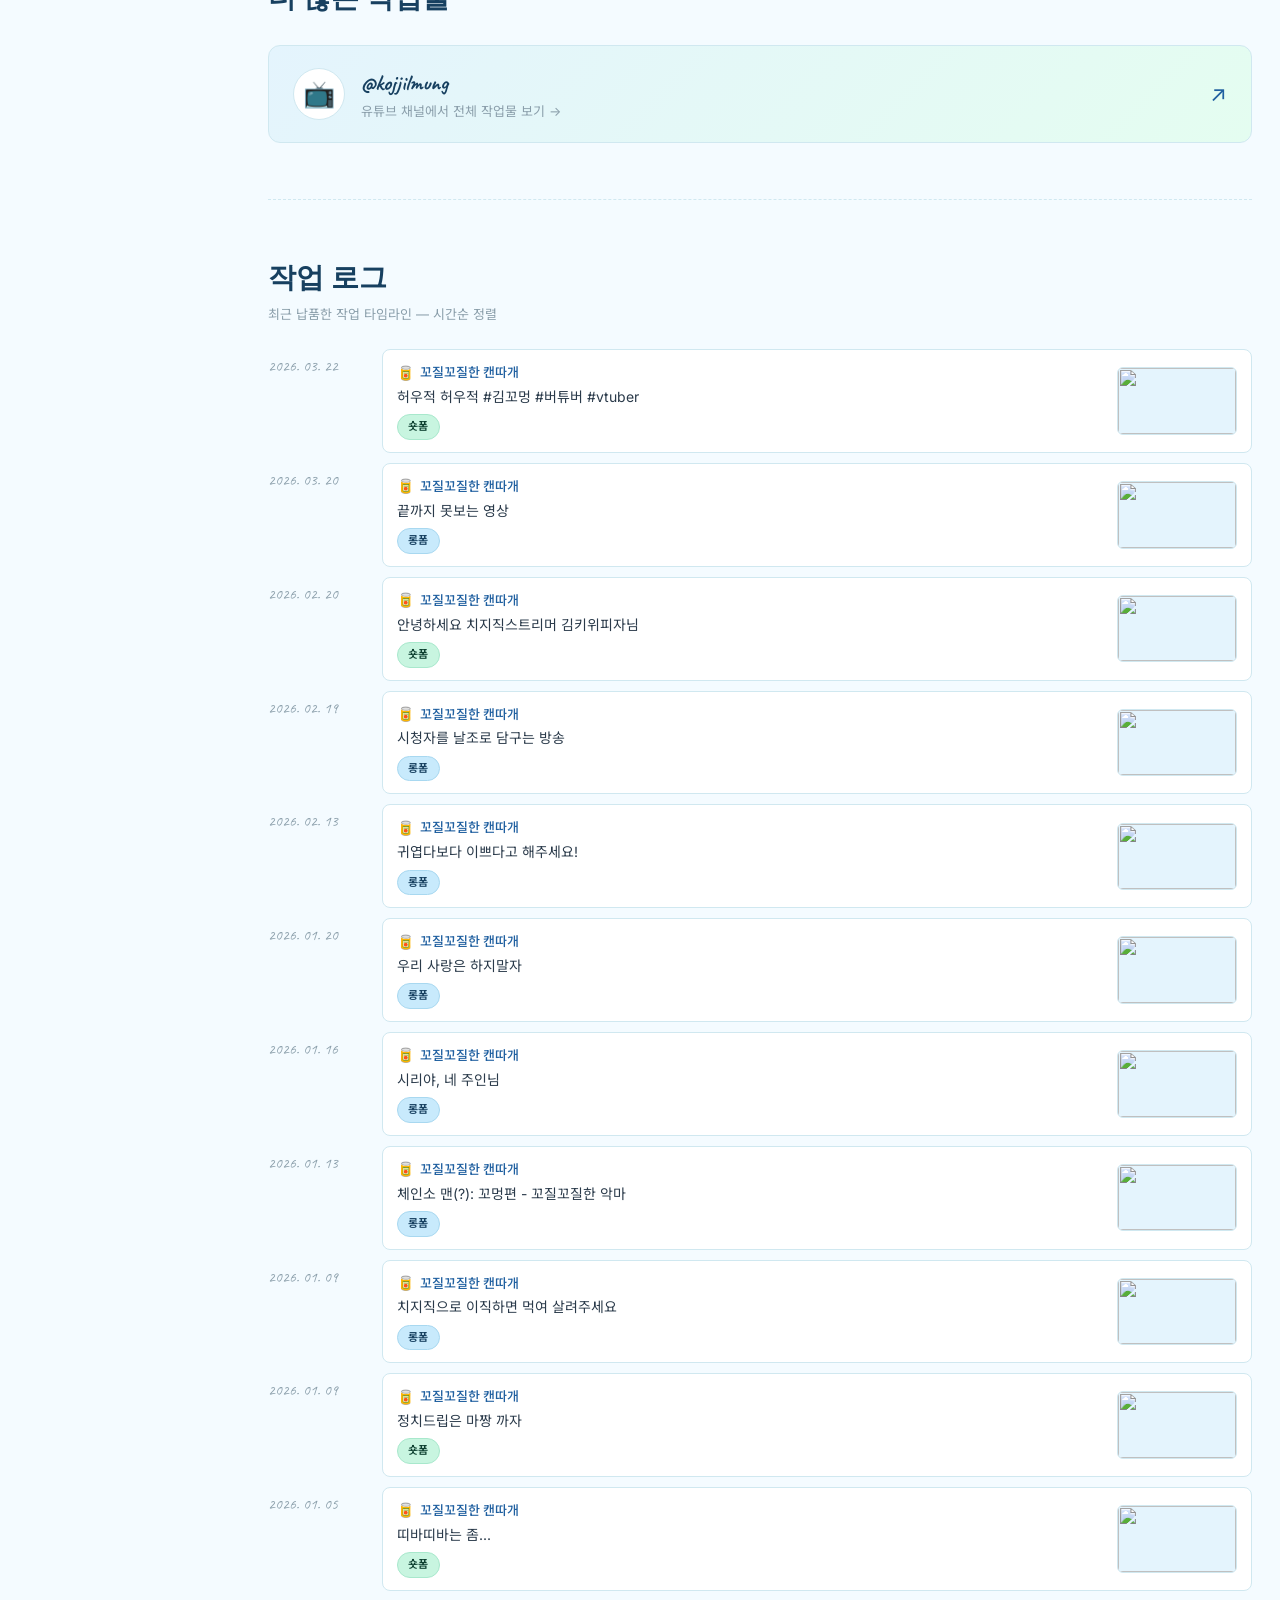
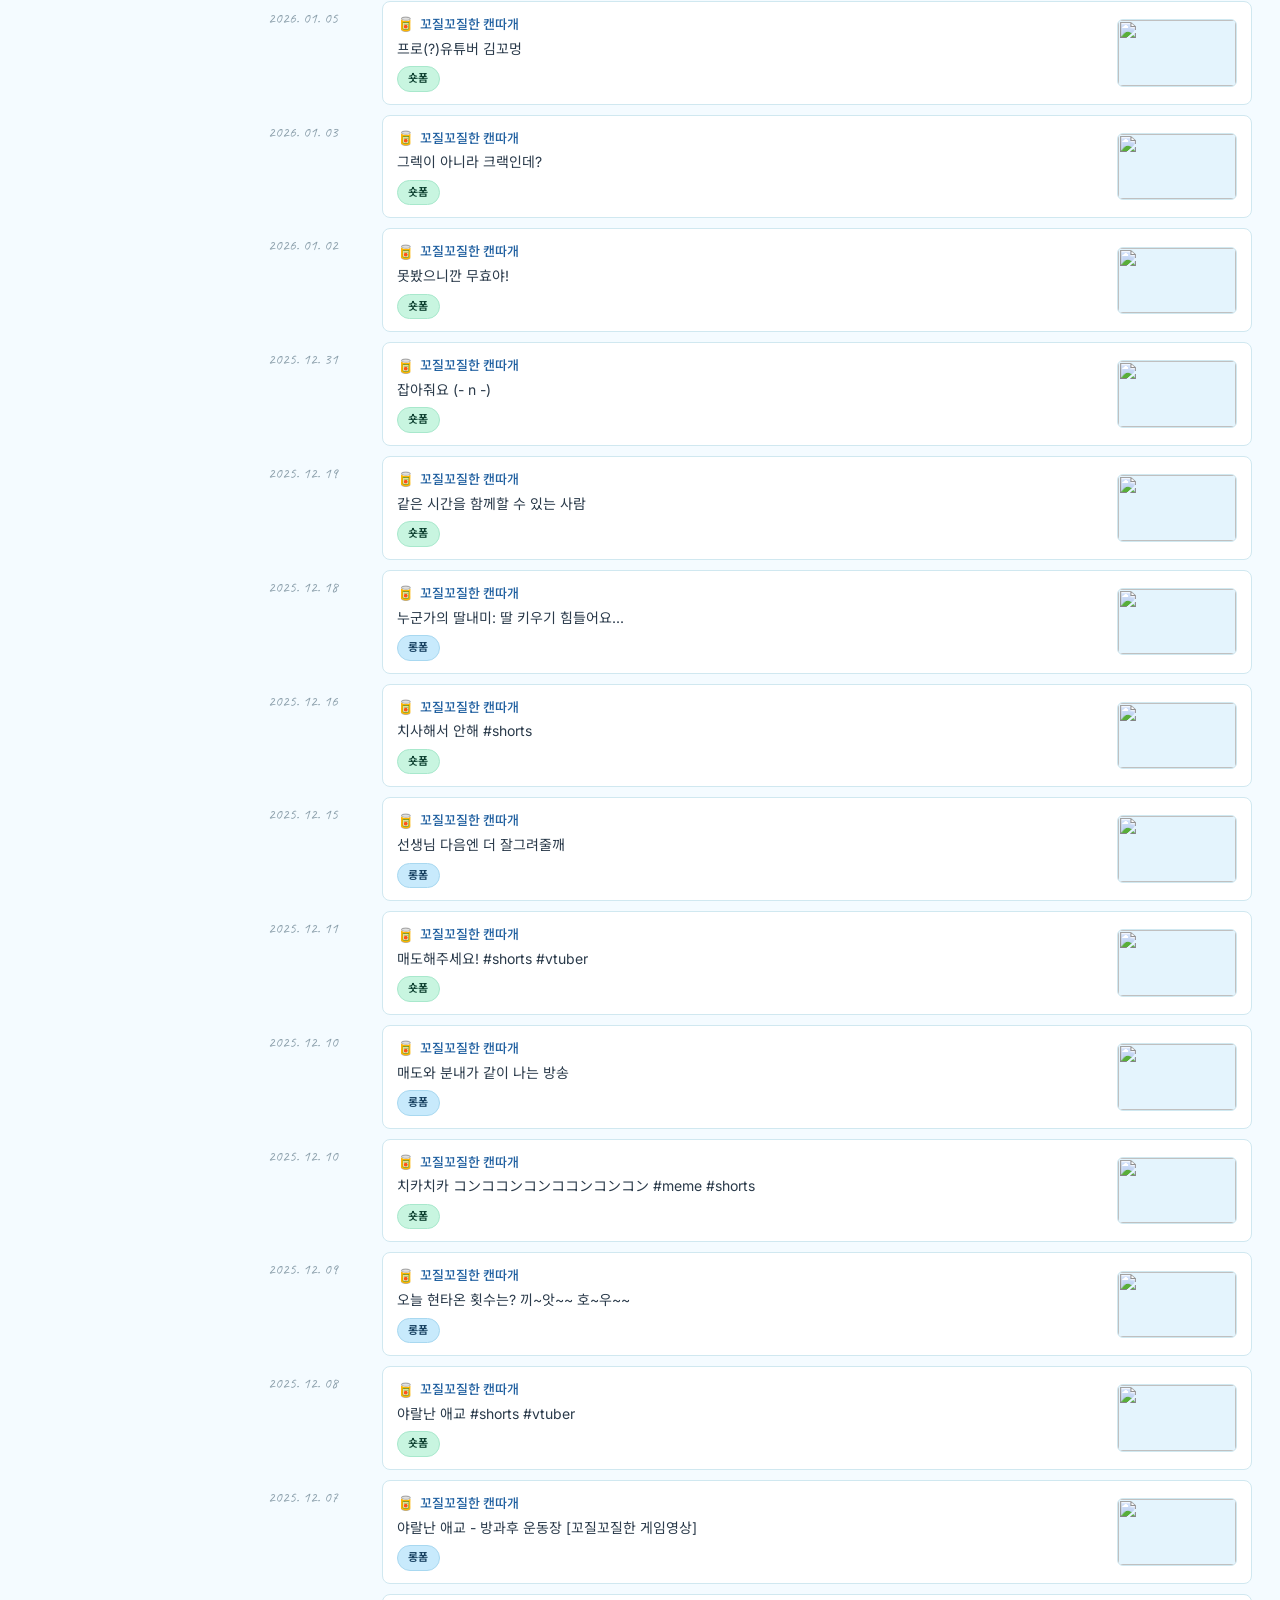
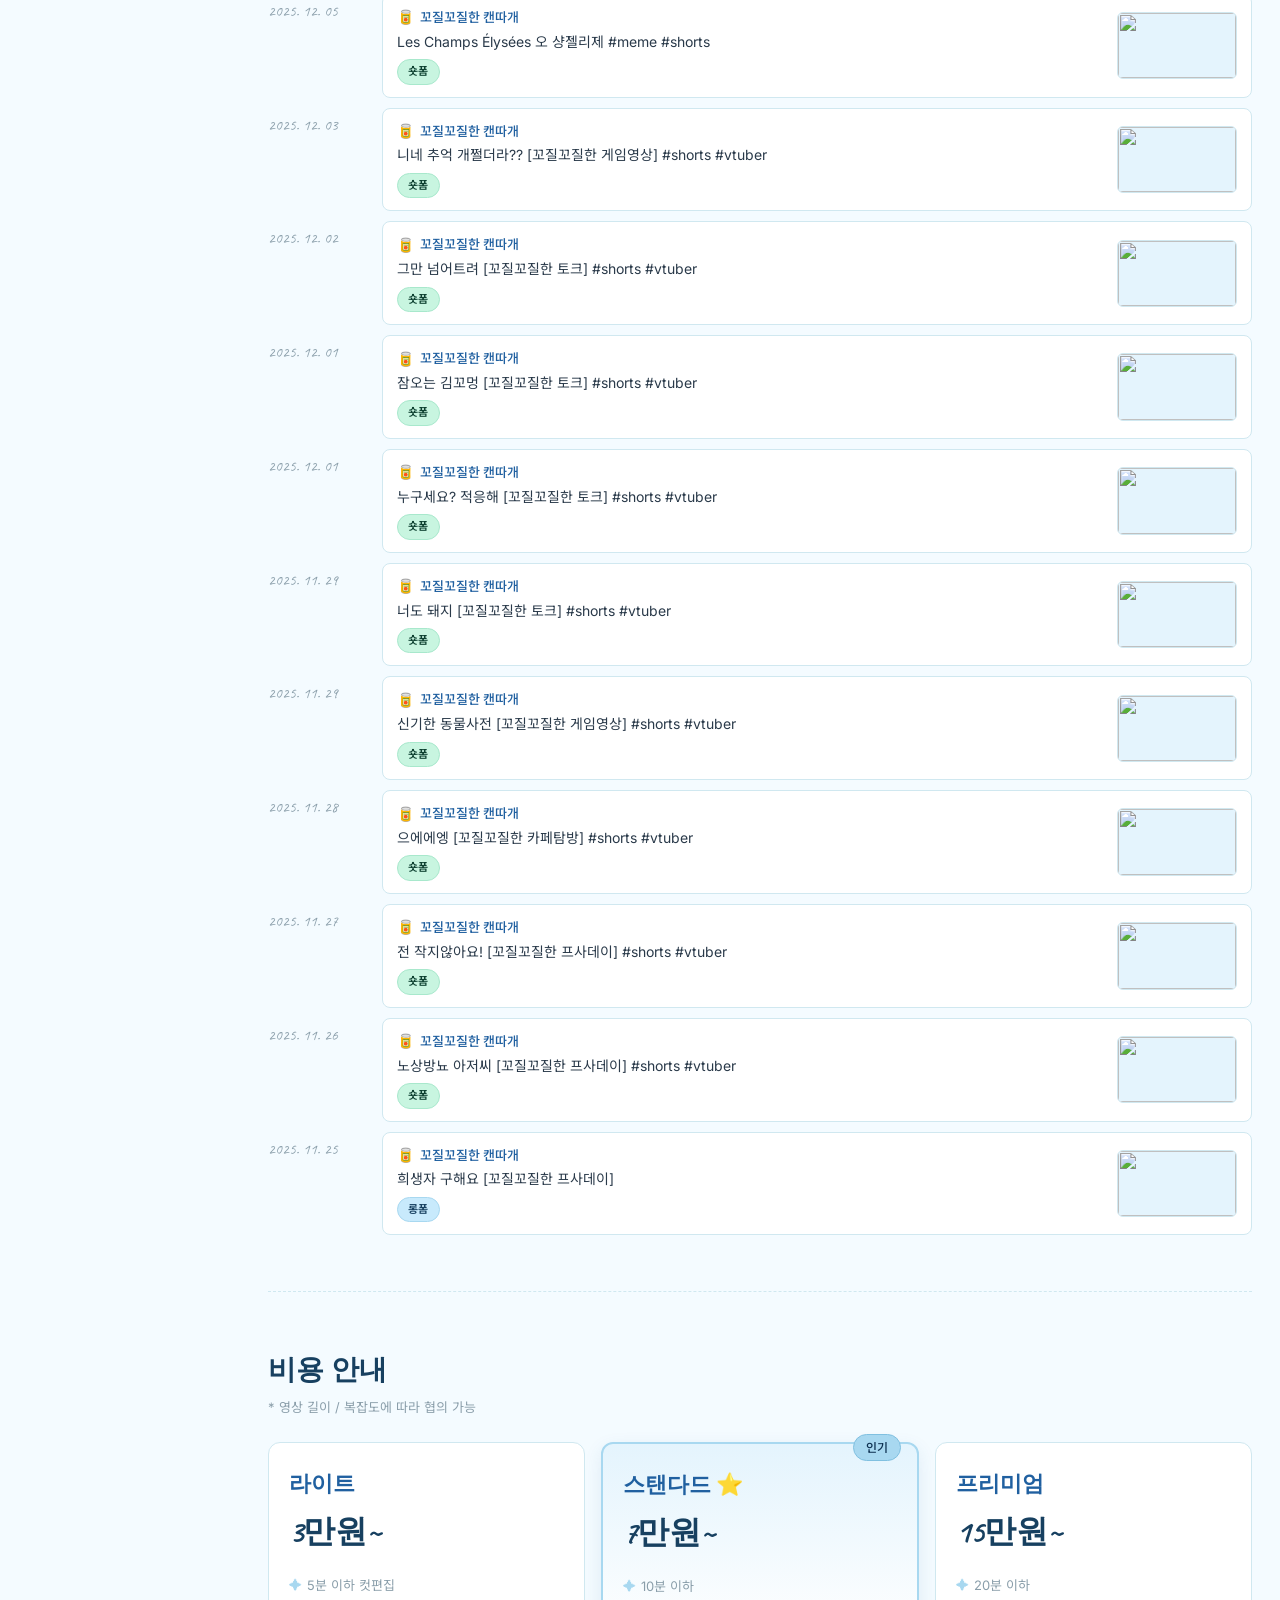
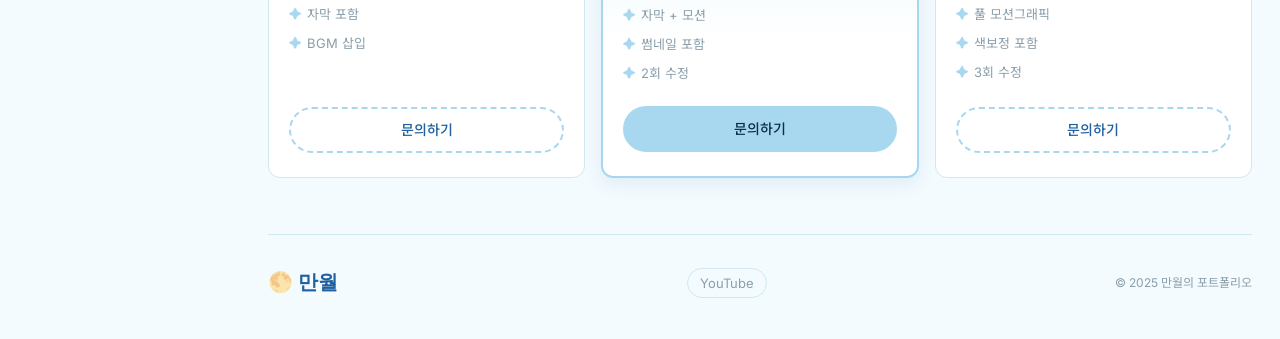
==== commit a67b38d9: "Restructure sidebar into 3 sections + add career list - Sidebar now has 분류 (type filters: 전체/롱폼/숏폼)," ====
--- a/index.html
+++ b/index.html
@@ -25,13 +25,15 @@
     </div>
     <nav class="sidebar-nav">
       <a href="#home" class="sidebar-item on">홈</a>
-      <a href="#works" class="sidebar-item" data-filter-type="all" data-filter-category="all">작업물 전체</a>
 
       <div class="sidebar-section">── 분류 ──</div>
-      <div id="sidebar-categories"></div>
+      <div id="sidebar-types" class="sidebar-group"></div>
 
-      <div class="sidebar-section">── 채널 ──</div>
-      <a id="sidebar-channel" href="https://www.youtube.com/@kojjilmung" target="_blank" rel="noopener" class="sidebar-item">📺 @kojjilmung</a>
+      <div class="sidebar-section">── 스트리머 별 분류 ──</div>
+      <div id="sidebar-streamers" class="sidebar-group"></div>
+
+      <div class="sidebar-section">── 개인 채널 및 링크 ──</div>
+      <div id="sidebar-links" class="sidebar-group"></div>
     </nav>
     <div class="sidebar-footer">
       <a href="#pricing" class="sidebar-cost">💰 비용 안내</a>
@@ -49,24 +51,27 @@
           <a href="#works" class="btn btn-blue">작업물 보기</a>
           <a id="hero-channel" href="https://www.youtube.com/@kojjilmung" target="_blank" rel="noopener" class="btn btn-mint">채널 방문</a>
         </div>
+        <div class="hero-career" id="hero-career"></div>
       </div>
       <div class="hero-deco" aria-hidden="true">🌕</div>
     </section>
 
     <section class="featured">
-      <div class="section-head">
-        <h2 class="section-title">대표 작업물</h2>
-        <div class="section-desc">최근 업로드된 대표 편집 영상입니다</div>
-      </div>
-      <div class="video-wrap">
-        <iframe
-          id="featured-iframe"
-          src="https://www.youtube.com/embed/MUbyQ7Q87ck"
-          title="만월의 대표 편집 영상"
-          loading="lazy"
-          allow="accelerometer; autoplay; clipboard-write; encrypted-media; gyroscope; picture-in-picture; web-share"
-          referrerpolicy="strict-origin-when-cross-origin"
-          allowfullscreen></iframe>
+      <div class="featured-inner">
+        <div class="section-head">
+          <h2 class="section-title">대표 작업물</h2>
+          <div class="section-desc">최근 업로드된 대표 편집 영상입니다</div>
+        </div>
+        <div class="video-wrap">
+          <iframe
+            id="featured-iframe"
+            src="https://www.youtube.com/embed/MUbyQ7Q87ck"
+            title="만월의 대표 편집 영상"
+            loading="lazy"
+            allow="accelerometer; autoplay; clipboard-write; encrypted-media; gyroscope; picture-in-picture; web-share"
+            referrerpolicy="strict-origin-when-cross-origin"
+            allowfullscreen></iframe>
+        </div>
       </div>
     </section>
 
--- a/styles.css
+++ b/styles.css
@@ -75,14 +75,22 @@
   letter-spacing: 2px;
   text-transform: uppercase;
 }
-.sidebar-nav { display: flex; flex-direction: column; gap: 4px; flex: 1; }
+.sidebar-nav { display: flex; flex-direction: column; gap: 2px; flex: 1; }
+.sidebar-group { display: flex; flex-direction: column; gap: 2px; }
 .sidebar-item {
+  display: flex;
+  align-items: center;
+  gap: 8px;
   font-size: 14px;
   color: var(--muted);
   padding: 9px 12px;
   border-radius: var(--radius-sm);
-  transition: background .15s, color .15s;
-}
+  border: 1px solid transparent;
+  transition: background .15s, color .15s, border-color .15s;
+}
+.sidebar-item .si-emoji { font-size: 15px; line-height: 1; width: 18px; text-align: center; flex: 0 0 auto; }
+.sidebar-item .si-label { flex: 1; min-width: 0; }
+.sidebar-item .si-ext { font-size: 12px; color: var(--muted); opacity: .7; }
 .sidebar-item:hover {
   background: var(--blue3);
   color: var(--blue-dk);
@@ -91,16 +99,25 @@
   background: var(--blue3);
   color: var(--blue-dk);
   font-weight: 500;
-  border: 1px solid var(--blue);
+  border-color: var(--blue);
+}
+.sidebar-link:hover .si-ext { opacity: 1; }
+.sidebar-empty {
+  font-size: 12px;
+  color: var(--muted);
+  padding: 6px 12px;
+  opacity: .7;
 }
 .sidebar-section {
-  font-family: var(--font-accent);
-  font-size: 13px;
-  color: var(--muted);
-  padding: 10px 12px 4px;
-  margin-top: 8px;
+  font-size: 11px;
+  font-weight: 600;
+  letter-spacing: 1px;
+  color: var(--muted);
+  padding: 14px 12px 6px;
+  margin-top: 4px;
   border-top: 1px dashed var(--border);
 }
+.sidebar-section:first-of-type { border-top: none; margin-top: 8px; }
 .sidebar-footer { padding-top: 12px; border-top: 1px dashed var(--border); margin-top: 8px; }
 .sidebar-cost {
   display: block;
@@ -214,6 +231,41 @@
   margin-bottom: 24px;
 }
 .hero-actions { display: flex; flex-wrap: wrap; gap: 10px; }
+.hero-career {
+  margin-top: 28px;
+  padding: 16px 20px;
+  background: #fff;
+  border: 1px solid var(--border);
+  border-radius: var(--radius-sm);
+  box-shadow: var(--shadow-sm);
+  max-width: 520px;
+}
+.hero-career:empty { display: none; }
+.career-head {
+  font-size: 11px;
+  font-weight: 600;
+  letter-spacing: 1.5px;
+  text-transform: uppercase;
+  color: var(--blue-dk);
+  margin-bottom: 10px;
+}
+.career-list { list-style: none; display: flex; flex-direction: column; gap: 6px; margin: 0; padding: 0; }
+.career-item {
+  display: flex;
+  align-items: baseline;
+  gap: 8px;
+  font-size: 14px;
+  color: var(--text);
+  line-height: 1.45;
+}
+.career-bullet { color: var(--blue-dk); font-size: 11px; flex: 0 0 auto; }
+.career-text { flex: 1; min-width: 0; }
+.career-period {
+  font-size: 12px;
+  color: var(--muted);
+  white-space: nowrap;
+  flex: 0 0 auto;
+}
 .btn {
   display: inline-block;
   font-size: 14px;
@@ -233,6 +285,14 @@
 }
 
 /* ── FEATURED VIDEO ── */
+.featured .featured-inner {
+  max-width: 720px;
+  margin: 0 auto;
+}
+.featured .section-head {
+  text-align: center;
+  margin-bottom: 20px;
+}
 .video-wrap {
   position: relative;
   width: 100%;
@@ -243,10 +303,6 @@
   border: 1px solid var(--border);
   box-shadow: var(--shadow-md);
 }
-.featured .video-wrap {
-  max-width: 680px;
-  margin: 0 auto;
-}
 .video-wrap iframe {
   position: absolute;
   inset: 0;
@@ -298,20 +354,40 @@
 }
 .log-line {
   flex: 1;
+  display: flex;
+  align-items: center;
+  gap: 14px;
   background: #fff;
   border: 1px solid var(--border);
   border-radius: var(--radius-sm);
-  padding: 12px 16px;
-}
+  padding: 12px 14px;
+  min-width: 0;
+}
+.log-body { flex: 1; min-width: 0; }
 .log-ch {
-  font-family: var(--font-accent);
-  font-size: 14px;
-  font-weight: 700;
-  color: var(--blue-dk);
-  margin-bottom: 2px;
-}
-.log-name { font-size: 14px; color: var(--text); }
+  display: flex;
+  align-items: center;
+  gap: 6px;
+  font-size: 13px;
+  font-weight: 500;
+  color: var(--blue-dk);
+  margin-bottom: 3px;
+}
+.log-ch-emoji { font-size: 14px; line-height: 1; }
+.log-name { font-size: 14px; color: var(--text); word-break: break-word; }
+.log-name a:hover { color: var(--blue-dk); text-decoration: underline; }
 .log-tags { display: flex; gap: 4px; margin-top: 6px; flex-wrap: wrap; }
+.log-thumb {
+  flex: 0 0 auto;
+  width: 120px;
+  aspect-ratio: 16 / 9;
+  border-radius: 6px;
+  overflow: hidden;
+  border: 1px solid var(--border);
+  background: var(--blue3);
+}
+.log-thumb img { width: 100%; height: 100%; object-fit: cover; display: block; }
+.log-thumb:hover { border-color: var(--blue); }
 .badge {
   font-family: var(--font-accent);
   font-size: 12px;
@@ -589,6 +665,8 @@
 
   .log-row { flex-direction: column; gap: 6px; }
   .log-date { min-width: 0; padding-top: 0; }
+  .log-line { gap: 10px; padding: 10px 12px; }
+  .log-thumb { width: 96px; }
 
   .gallery-grid { grid-template-columns: repeat(auto-fill, minmax(200px, 1fr)); gap: 14px; }
 }
@@ -597,6 +675,9 @@
   :root { --gutter: 16px; }
   .section-title { font-size: 24px; }
   .hero-sub { font-size: 14px; }
+  .hero-career { padding: 14px 16px; max-width: none; }
+  .career-item { flex-wrap: wrap; }
+  .log-thumb { width: 84px; }
   .btn { padding: 10px 18px; font-size: 13px; }
   .channel-card { padding: 16px; gap: 12px; }
   .channel-icon { width: 44px; height: 44px; font-size: 22px; }
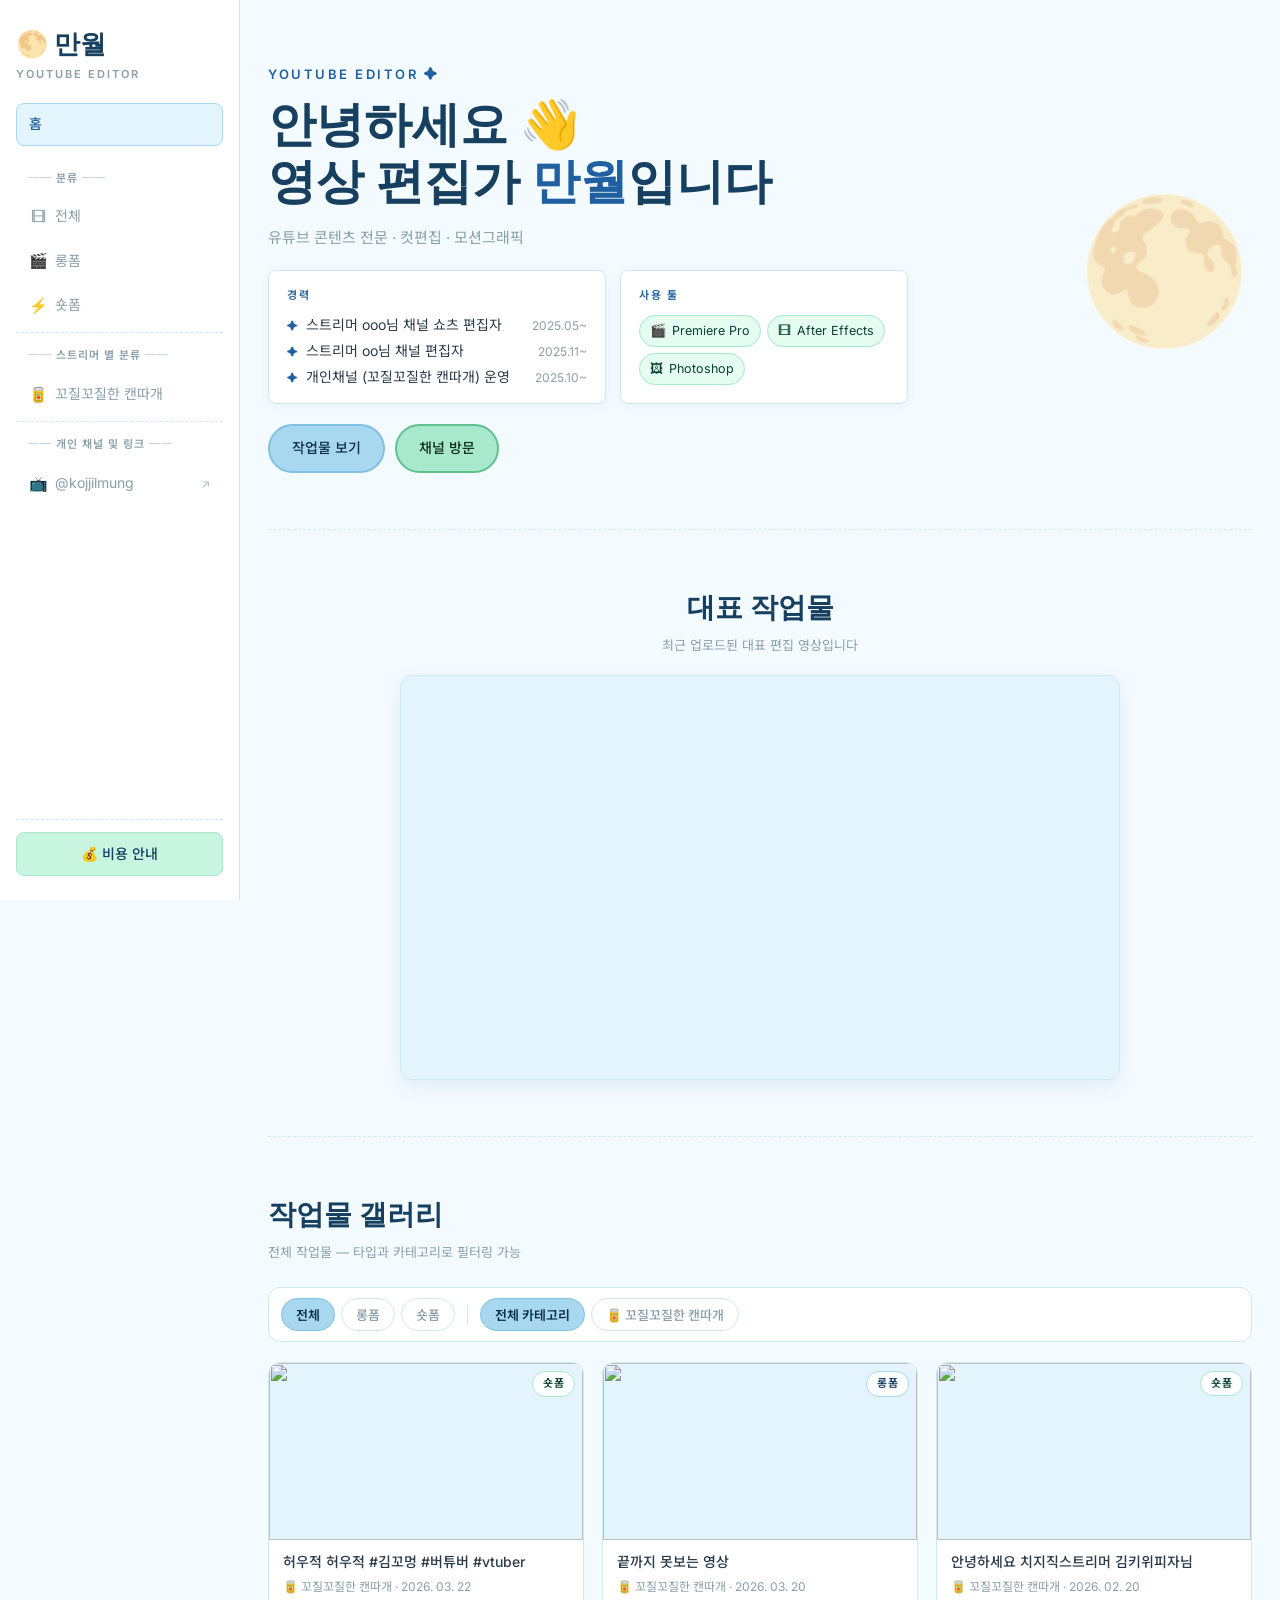
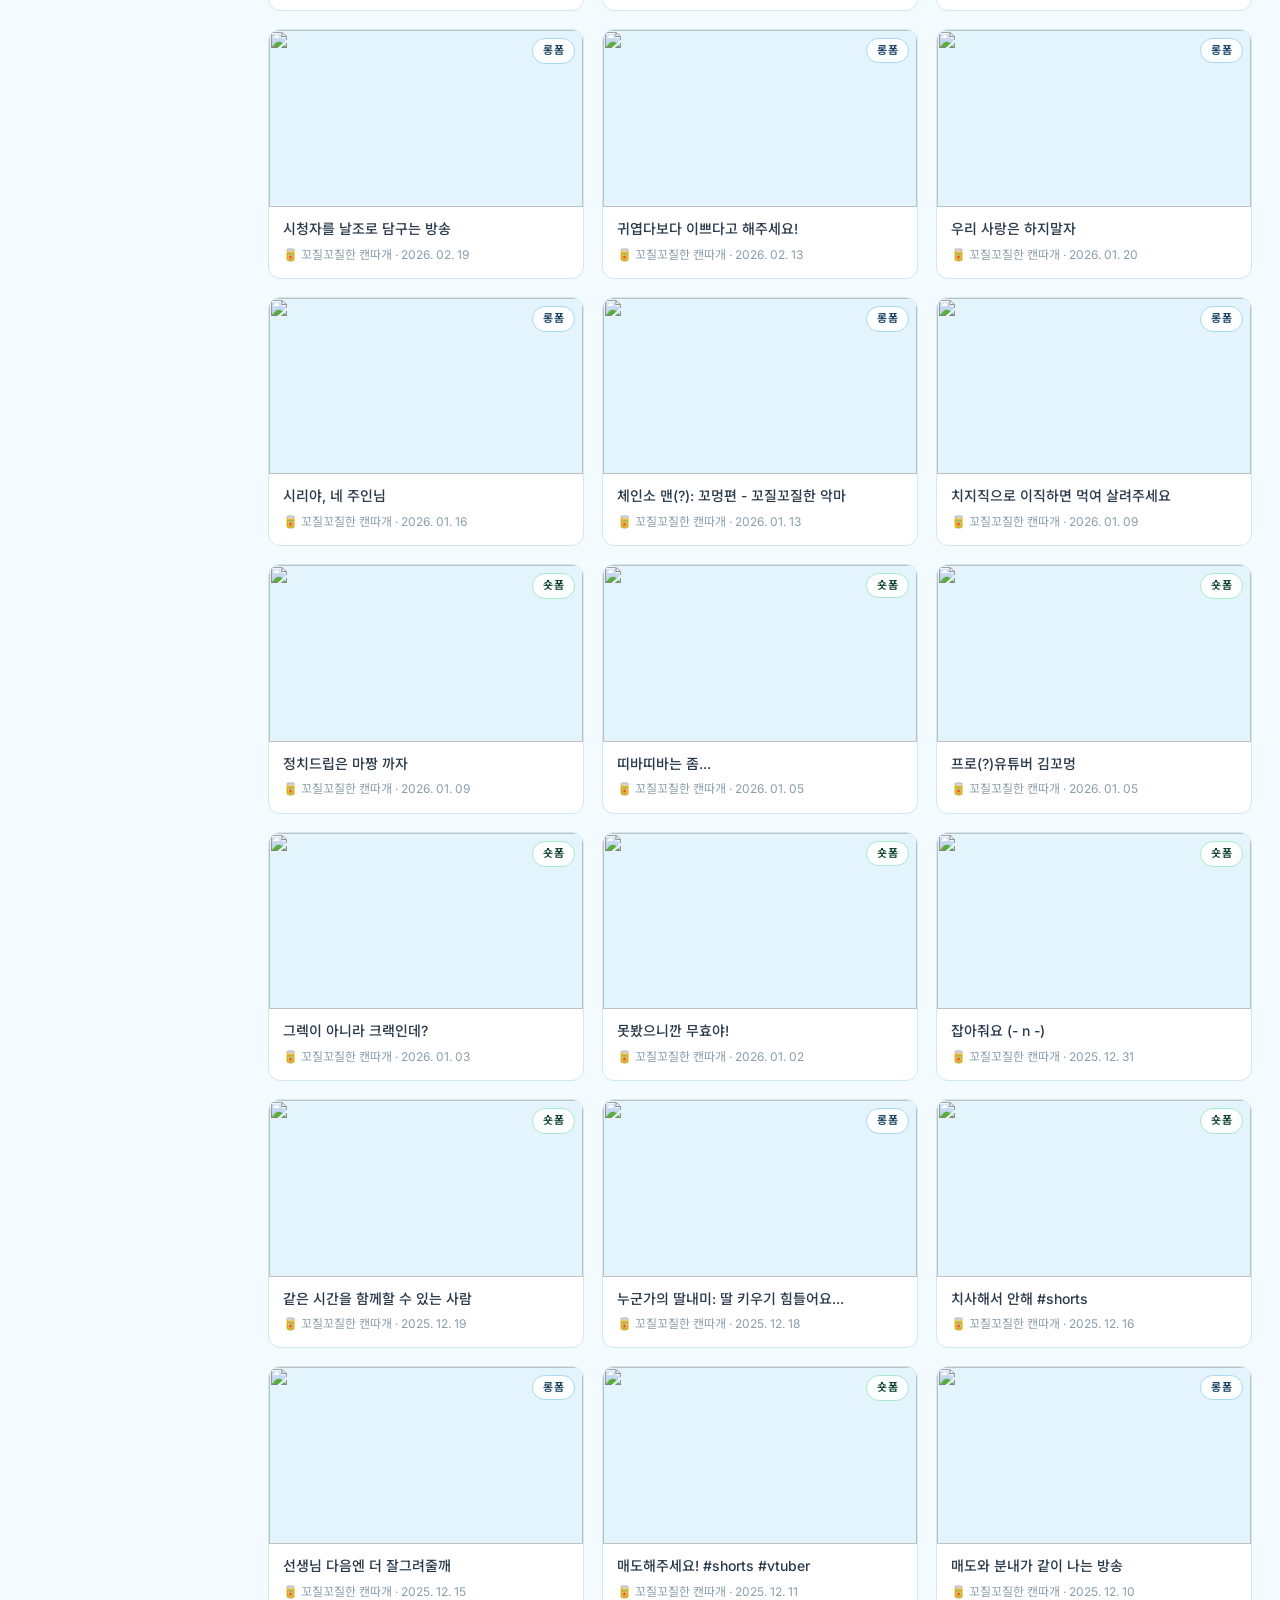
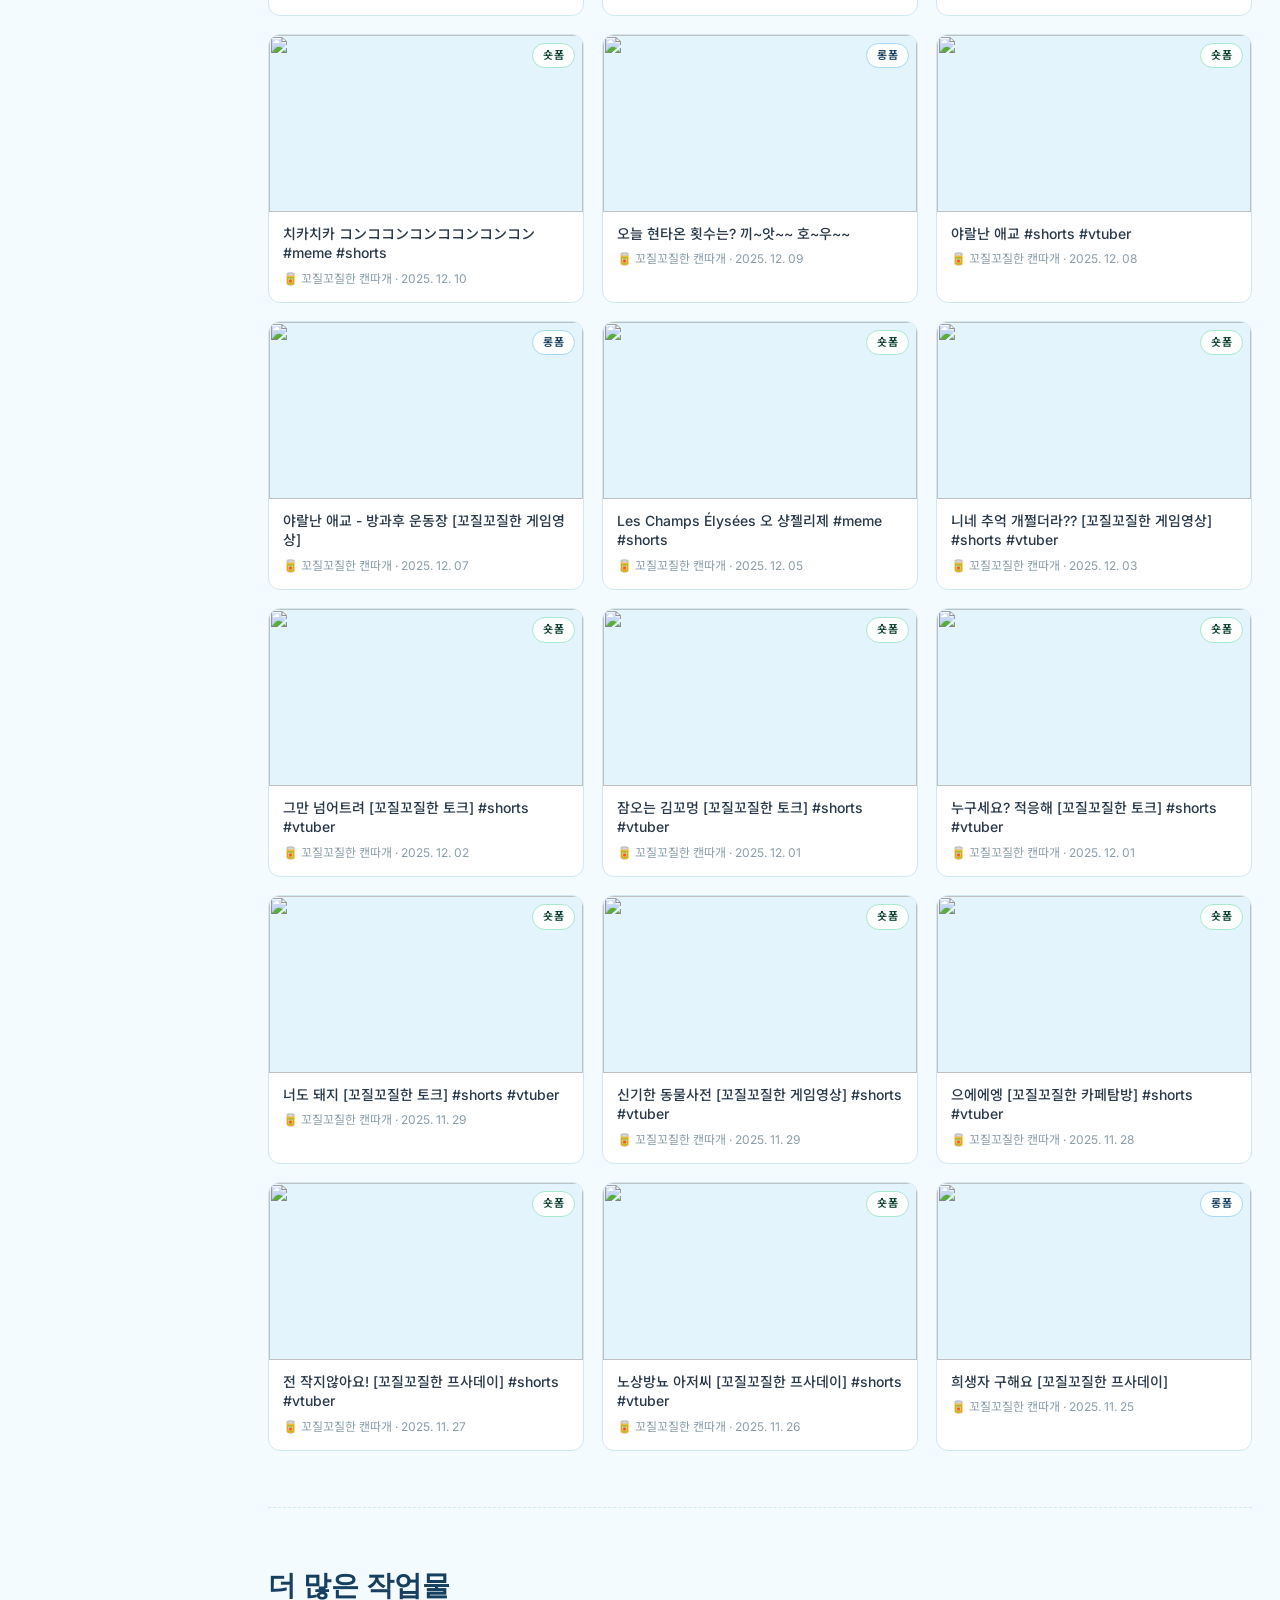
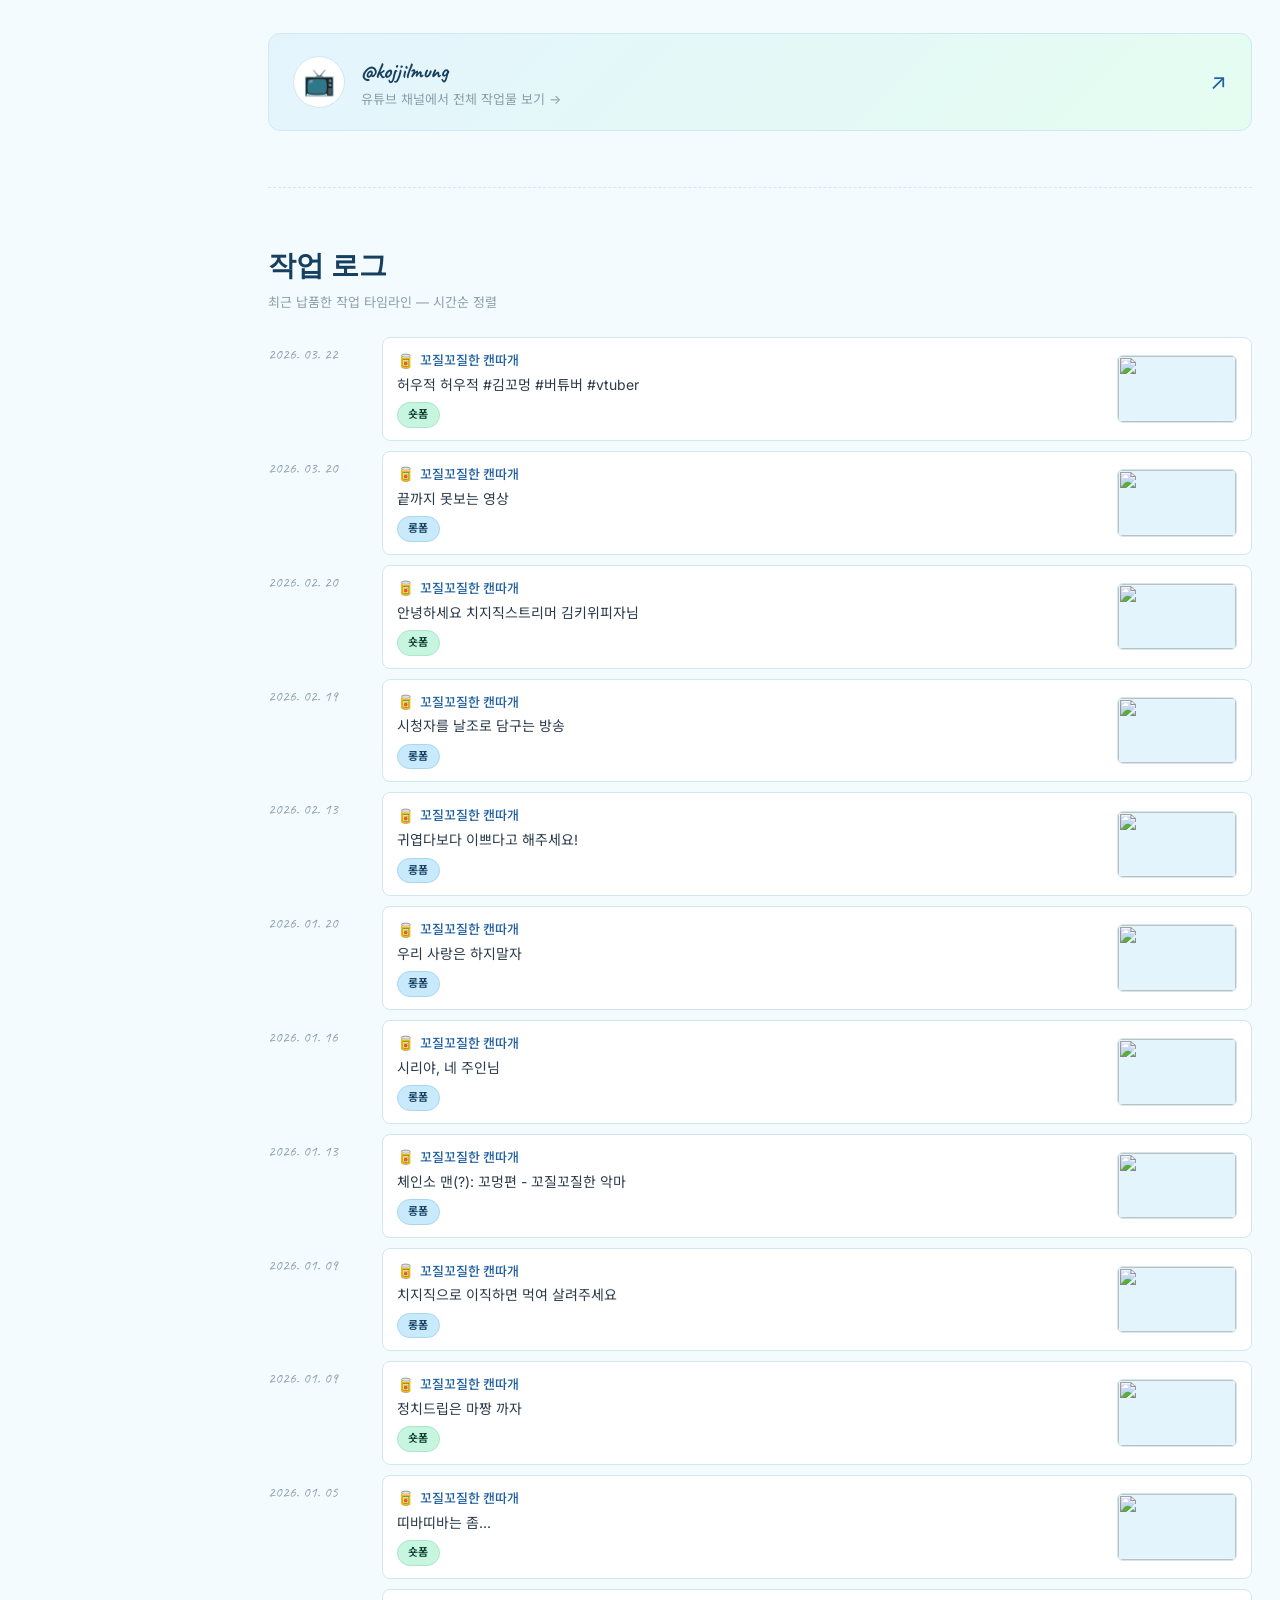
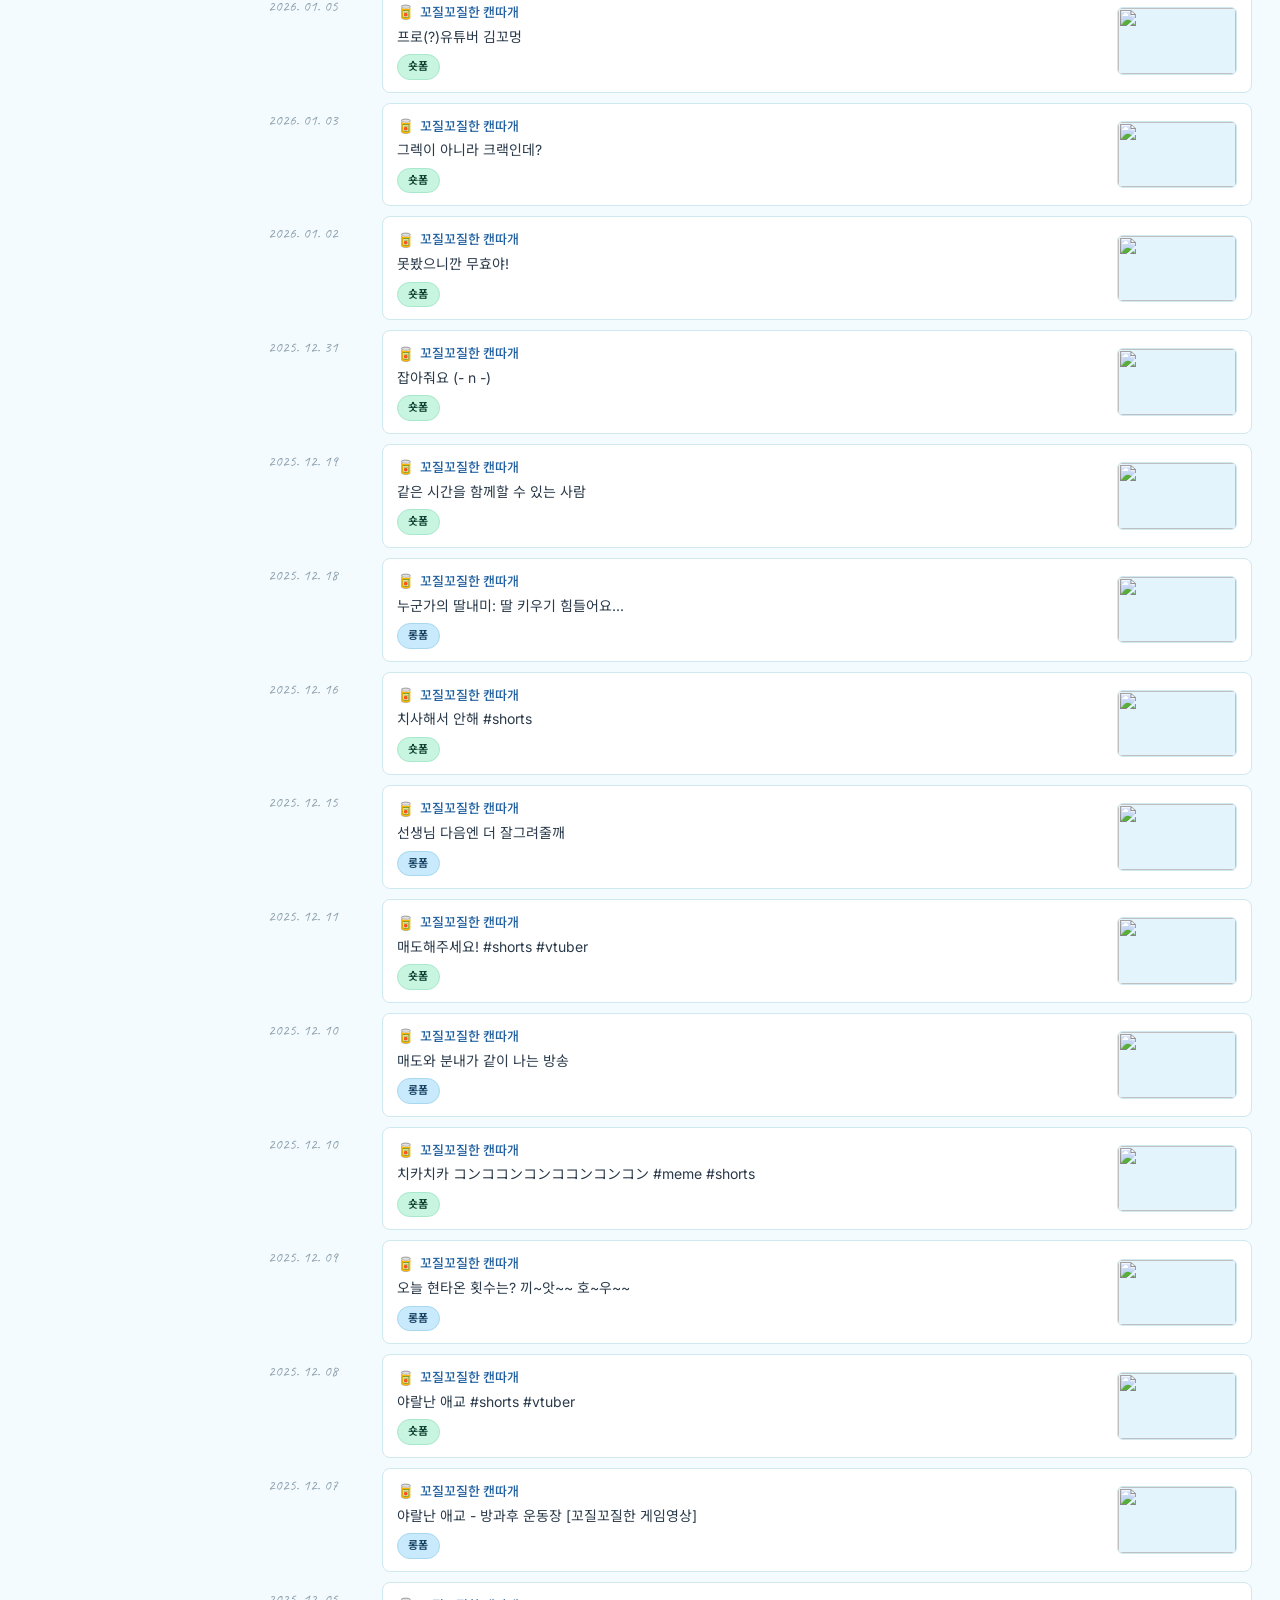
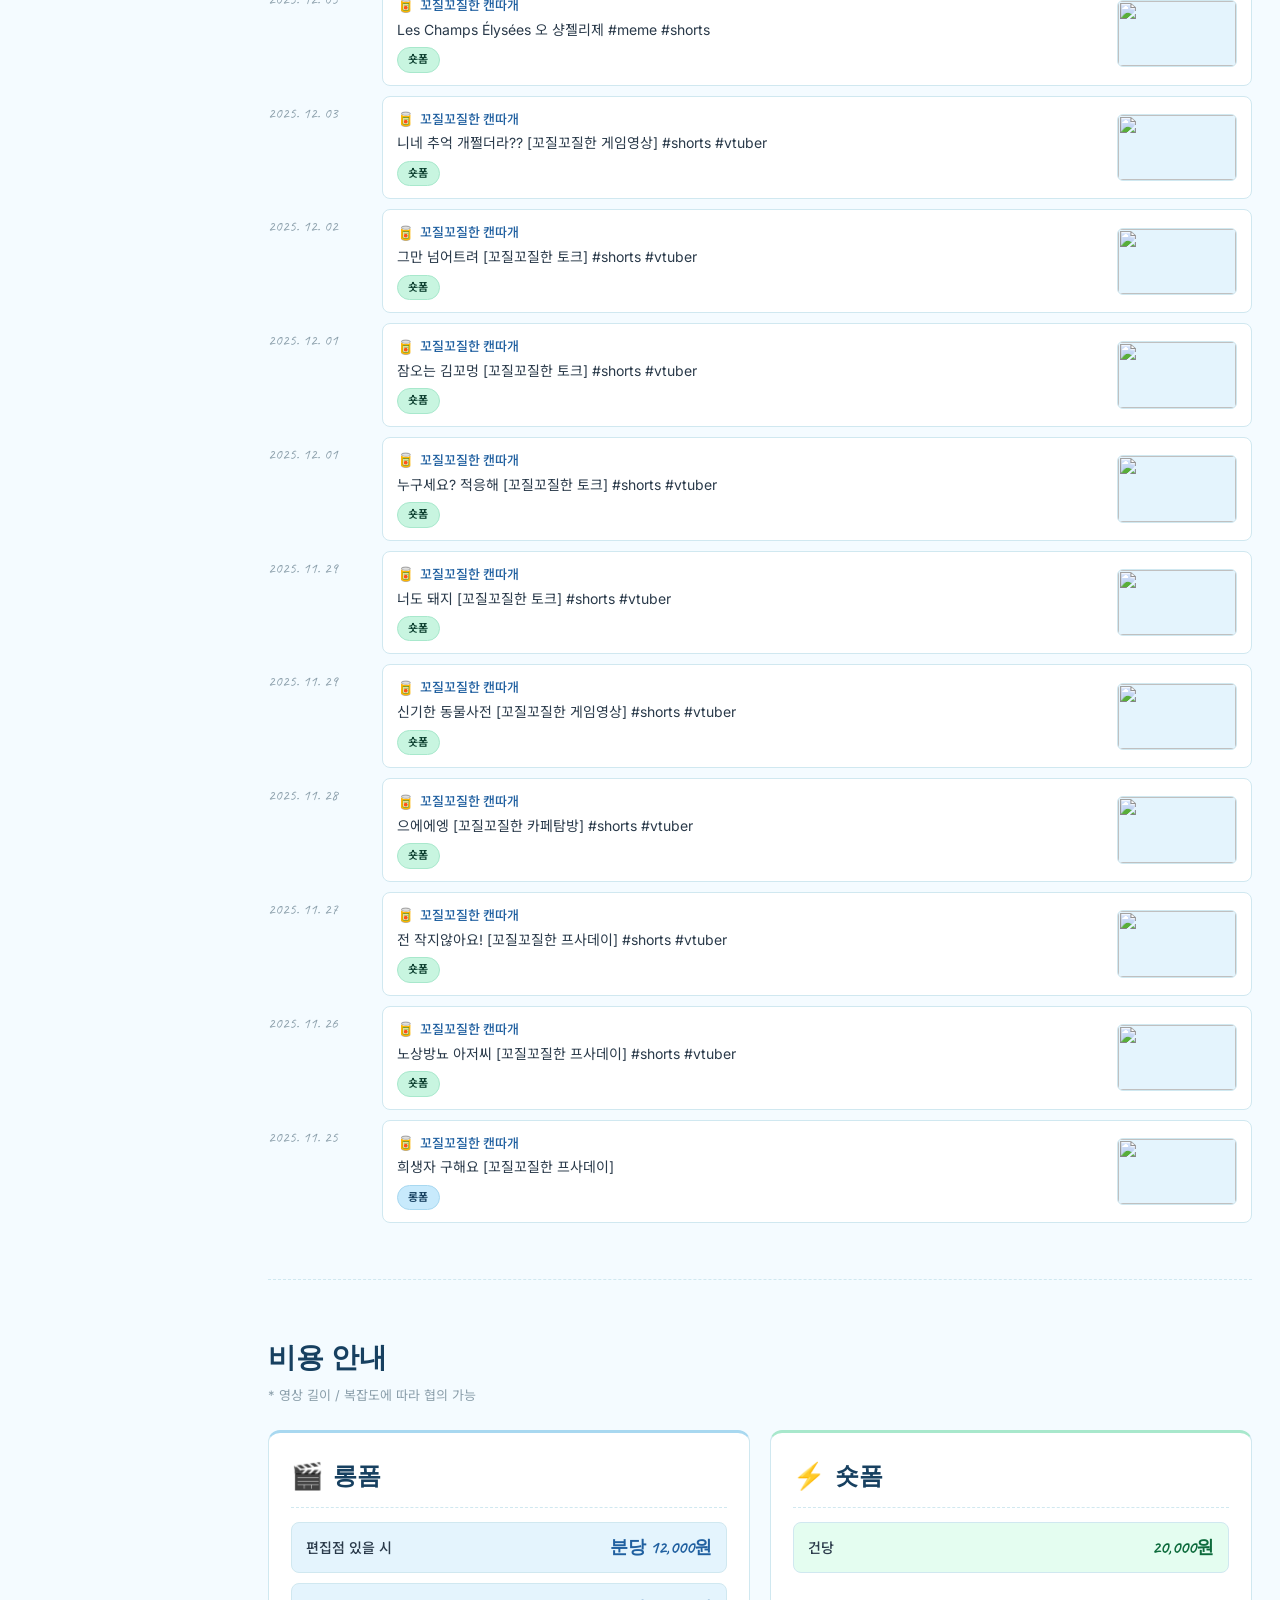
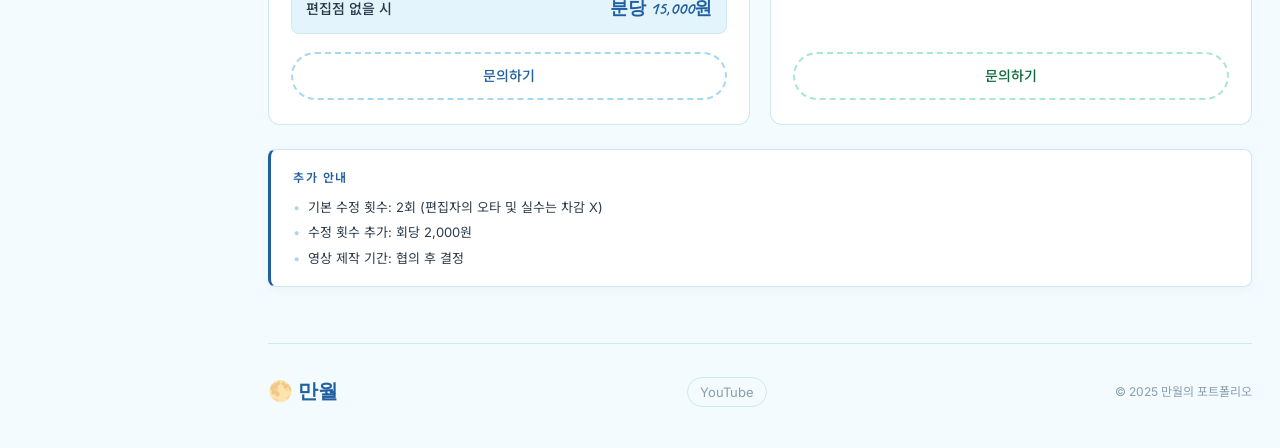
==== commit 8c1be302: "Consolidate all content into data/site.json template All site content — title, sidebar chrome, hero " ====
--- a/index.html
+++ b/index.html
@@ -4,7 +4,7 @@
 <meta charset="UTF-8">
 <meta name="viewport" content="width=device-width, initial-scale=1.0">
 <title>만월의 포트폴리오</title>
-<meta name="description" content="유튜브 영상 편집가 만월의 포트폴리오 — 컷편집, 모션그래픽, 숏폼">
+<meta id="site-desc" name="description" content="">
 <link rel="preconnect" href="https://fonts.googleapis.com">
 <link rel="preconnect" href="https://fonts.gstatic.com" crossorigin>
 <link href="https://fonts.googleapis.com/css2?family=Caveat:wght@400;600;700&family=Inter:wght@400;500;600;700&family=Noto+Sans+KR:wght@300;400;500;700&display=swap" rel="stylesheet">
@@ -20,23 +20,23 @@
 <div class="layout">
   <aside class="sidebar" id="sidebar" aria-label="사이드 내비게이션">
     <div class="sidebar-head">
-      <div class="sidebar-logo">🌕 만월</div>
-      <div class="sidebar-tag">YOUTUBE EDITOR</div>
+      <div class="sidebar-logo" id="sidebar-logo"></div>
+      <div class="sidebar-tag" id="sidebar-tag"></div>
     </div>
     <nav class="sidebar-nav">
-      <a href="#home" class="sidebar-item on">홈</a>
+      <a href="#home" class="sidebar-item on" id="sidebar-home">홈</a>
 
-      <div class="sidebar-section">── 분류 ──</div>
+      <div class="sidebar-section" id="sidebar-section-types"></div>
       <div id="sidebar-types" class="sidebar-group"></div>
 
-      <div class="sidebar-section">── 스트리머 별 분류 ──</div>
+      <div class="sidebar-section" id="sidebar-section-streamers"></div>
       <div id="sidebar-streamers" class="sidebar-group"></div>
 
-      <div class="sidebar-section">── 개인 채널 및 링크 ──</div>
+      <div class="sidebar-section" id="sidebar-section-links"></div>
       <div id="sidebar-links" class="sidebar-group"></div>
     </nav>
     <div class="sidebar-footer">
-      <a href="#pricing" class="sidebar-cost">💰 비용 안내</a>
+      <a href="#pricing" class="sidebar-cost" id="sidebar-cost"></a>
     </div>
   </aside>
 
@@ -44,29 +44,31 @@
 
     <section id="home" class="hero">
       <div class="hero-text">
-        <div class="hero-eyebrow">YOUTUBE EDITOR ✦</div>
-        <h1 class="hero-title">안녕하세요 👋<br>영상 편집가 <span class="accent">만월</span>입니다</h1>
-        <p class="hero-sub">유튜브 콘텐츠 전문 · 컷편집 · 모션그래픽</p>
-        <div class="hero-actions">
-          <a href="#works" class="btn btn-blue">작업물 보기</a>
-          <a id="hero-channel" href="https://www.youtube.com/@kojjilmung" target="_blank" rel="noopener" class="btn btn-mint">채널 방문</a>
+        <div class="hero-eyebrow" id="hero-eyebrow"></div>
+        <h1 class="hero-title" id="hero-title"></h1>
+        <p class="hero-sub" id="hero-sub"></p>
+
+        <div class="hero-meta">
+          <div class="hero-career" id="hero-career"></div>
+          <div class="hero-tools" id="hero-tools"></div>
         </div>
-        <div class="hero-career" id="hero-career"></div>
+
+        <div class="hero-actions" id="hero-actions"></div>
       </div>
-      <div class="hero-deco" aria-hidden="true">🌕</div>
+      <div class="hero-deco" id="hero-deco" aria-hidden="true"></div>
     </section>
 
     <section class="featured">
       <div class="featured-inner">
         <div class="section-head">
-          <h2 class="section-title">대표 작업물</h2>
-          <div class="section-desc">최근 업로드된 대표 편집 영상입니다</div>
+          <h2 class="section-title" id="featured-title"></h2>
+          <div class="section-desc" id="featured-desc"></div>
         </div>
         <div class="video-wrap">
           <iframe
             id="featured-iframe"
-            src="https://www.youtube.com/embed/MUbyQ7Q87ck"
-            title="만월의 대표 편집 영상"
+            src=""
+            title=""
             loading="lazy"
             allow="accelerometer; autoplay; clipboard-write; encrypted-media; gyroscope; picture-in-picture; web-share"
             referrerpolicy="strict-origin-when-cross-origin"
@@ -77,23 +79,23 @@
 
     <section id="works" class="gallery">
       <div class="section-head">
-        <h2 class="section-title">작업물 갤러리</h2>
-        <div class="section-desc">전체 작업물 — 타입과 카테고리로 필터링 가능</div>
+        <h2 class="section-title" id="gallery-title"></h2>
+        <div class="section-desc" id="gallery-desc"></div>
       </div>
       <div class="gallery-filters" id="gallery-filters" role="toolbar" aria-label="갤러리 필터"></div>
       <div class="gallery-grid" id="gallery-grid"></div>
-      <div class="gallery-empty" id="gallery-empty" hidden>해당 조건의 영상이 없습니다</div>
+      <div class="gallery-empty" id="gallery-empty" hidden></div>
     </section>
 
     <section class="more-works">
       <div class="section-head">
-        <h2 class="section-title">더 많은 작업물</h2>
+        <h2 class="section-title" id="moreworks-title"></h2>
       </div>
-      <a id="channel-card" href="https://www.youtube.com/@kojjilmung" target="_blank" rel="noopener" class="channel-card">
-        <div class="channel-icon">📺</div>
+      <a id="channel-card" href="#" target="_blank" rel="noopener" class="channel-card">
+        <div class="channel-icon" id="channel-icon">📺</div>
         <div class="channel-info">
-          <div class="channel-name">@kojjilmung</div>
-          <div class="channel-sub">유튜브 채널에서 전체 작업물 보기 →</div>
+          <div class="channel-name" id="channel-name"></div>
+          <div class="channel-sub" id="channel-sub"></div>
         </div>
         <div class="channel-arrow" aria-hidden="true">↗</div>
       </a>
@@ -101,60 +103,25 @@
 
     <section class="worklog">
       <div class="section-head">
-        <h2 class="section-title">작업 로그</h2>
-        <div class="section-desc">최근 납품한 작업 타임라인 — 시간순 정렬</div>
+        <h2 class="section-title" id="worklog-title"></h2>
+        <div class="section-desc" id="worklog-desc"></div>
       </div>
       <div class="log-list" id="log-list"></div>
     </section>
 
     <section id="pricing" class="pricing">
       <div class="section-head">
-        <h2 class="section-title">비용 안내</h2>
-        <div class="section-desc">* 영상 길이 / 복잡도에 따라 협의 가능</div>
+        <h2 class="section-title" id="pricing-title"></h2>
+        <div class="section-desc" id="pricing-desc"></div>
       </div>
-      <div class="price-grid">
-        <div class="price-card">
-          <div class="price-name">라이트</div>
-          <div class="price-amt">3만원~</div>
-          <ul class="price-list">
-            <li>5분 이하 컷편집</li>
-            <li>자막 포함</li>
-            <li>BGM 삽입</li>
-          </ul>
-          <a href="https://www.youtube.com/@kojjilmung" target="_blank" rel="noopener" class="price-btn">문의하기</a>
-        </div>
-        <div class="price-card featured">
-          <div class="price-badge">인기</div>
-          <div class="price-name">스탠다드 ⭐</div>
-          <div class="price-amt">7만원~</div>
-          <ul class="price-list">
-            <li>10분 이하</li>
-            <li>자막 + 모션</li>
-            <li>썸네일 포함</li>
-            <li>2회 수정</li>
-          </ul>
-          <a href="https://www.youtube.com/@kojjilmung" target="_blank" rel="noopener" class="price-btn">문의하기</a>
-        </div>
-        <div class="price-card">
-          <div class="price-name">프리미엄</div>
-          <div class="price-amt">15만원~</div>
-          <ul class="price-list">
-            <li>20분 이하</li>
-            <li>풀 모션그래픽</li>
-            <li>색보정 포함</li>
-            <li>3회 수정</li>
-          </ul>
-          <a href="https://www.youtube.com/@kojjilmung" target="_blank" rel="noopener" class="price-btn">문의하기</a>
-        </div>
-      </div>
+      <div class="price-grid" id="price-grid"></div>
+      <div class="price-notes" id="price-notes"></div>
     </section>
 
     <footer class="site-footer">
-      <div class="footer-logo">🌕 만월</div>
-      <div class="footer-links">
-        <a href="https://www.youtube.com/@kojjilmung" target="_blank" rel="noopener">YouTube</a>
-      </div>
-      <div class="footer-copy">© 2025 만월의 포트폴리오</div>
+      <div class="footer-logo" id="footer-logo"></div>
+      <div class="footer-links" id="footer-links"></div>
+      <div class="footer-copy" id="footer-copy"></div>
     </footer>
 
   </main>
--- a/styles.css
+++ b/styles.css
@@ -228,20 +228,33 @@
 .hero-sub {
   font-size: 15px;
   color: var(--muted);
-  margin-bottom: 24px;
-}
-.hero-actions { display: flex; flex-wrap: wrap; gap: 10px; }
-.hero-career {
-  margin-top: 28px;
-  padding: 16px 20px;
+  margin-bottom: 20px;
+}
+.hero-actions { display: flex; flex-wrap: wrap; gap: 10px; margin-top: 20px; }
+
+.hero-meta {
+  display: grid;
+  grid-template-columns: minmax(0, 1fr) minmax(0, 0.85fr);
+  gap: 14px;
+  max-width: 640px;
+}
+.hero-meta > * {
   background: #fff;
   border: 1px solid var(--border);
   border-radius: var(--radius-sm);
   box-shadow: var(--shadow-sm);
-  max-width: 520px;
-}
-.hero-career:empty { display: none; }
-.career-head {
+  padding: 16px 18px;
+}
+.hero-meta > *:empty { display: none; }
+.hero-career:empty,
+.hero-tools:empty { display: none; }
+
+/* collapse grid if one column is empty */
+.hero-meta:has(.hero-tools:empty) { grid-template-columns: minmax(0, 1fr); }
+.hero-meta:has(.hero-career:empty) { grid-template-columns: minmax(0, 1fr); }
+
+.career-head,
+.tools-head {
   font-size: 11px;
   font-weight: 600;
   letter-spacing: 1.5px;
@@ -266,6 +279,28 @@
   white-space: nowrap;
   flex: 0 0 auto;
 }
+
+.tools-list {
+  list-style: none;
+  margin: 0;
+  padding: 0;
+  display: flex;
+  flex-wrap: wrap;
+  gap: 6px;
+}
+.tool-chip {
+  display: inline-flex;
+  align-items: center;
+  gap: 6px;
+  font-size: 12.5px;
+  padding: 5px 10px;
+  border-radius: 40px;
+  background: var(--mint3);
+  border: 1px solid var(--mint);
+  color: #0d4030;
+}
+.tool-emoji { font-size: 13px; line-height: 1; }
+.tool-name { white-space: nowrap; }
 .btn {
   display: inline-block;
   font-size: 14px;
@@ -532,83 +567,104 @@
 /* ── PRICING ── */
 .price-grid {
   display: grid;
-  grid-template-columns: repeat(3, 1fr);
-  gap: 16px;
+  grid-template-columns: repeat(2, minmax(0, 1fr));
+  gap: 20px;
+  margin-bottom: 24px;
 }
 .price-card {
   position: relative;
   background: #fff;
   border: 1px solid var(--border);
   border-radius: var(--radius);
-  padding: 24px 20px;
+  padding: 24px 22px;
   display: flex;
   flex-direction: column;
   transition: transform .15s, box-shadow .15s;
 }
 .price-card:hover { transform: translateY(-2px); box-shadow: var(--shadow-md); }
-.price-card.featured {
-  border: 2px solid var(--blue);
-  background: linear-gradient(180deg, var(--blue3), #fff 60%);
-  box-shadow: var(--shadow-md);
-}
-.price-badge {
-  position: absolute;
-  top: -10px;
-  right: 16px;
-  background: var(--blue);
-  color: #0d3050;
-  font-size: 12px;
-  font-weight: 500;
-  padding: 3px 12px;
-  border-radius: 40px;
-  border: 1px solid #80c0e0;
-}
+.price-card.price-long   { border-top: 3px solid var(--blue); }
+.price-card.price-short  { border-top: 3px solid var(--mint); }
+.price-head {
+  display: flex;
+  align-items: center;
+  gap: 10px;
+  margin-bottom: 14px;
+  padding-bottom: 12px;
+  border-bottom: 1px dashed var(--border);
+}
+.price-emoji { font-size: 26px; line-height: 1; }
 .price-name {
   font-family: var(--font-accent);
-  font-size: 22px;
+  font-size: 24px;
   font-weight: 700;
-  color: var(--blue-dk);
-  margin-bottom: 4px;
+  color: var(--blue-dkr);
+}
+.price-list { list-style: none; margin: 0 0 18px; padding: 0; display: flex; flex-direction: column; gap: 10px; flex: 1; }
+.price-row {
+  display: flex;
+  align-items: baseline;
+  justify-content: space-between;
+  gap: 12px;
+  padding: 10px 14px;
+  background: var(--blue3);
+  border-radius: var(--radius-sm);
+  border: 1px solid var(--border);
+}
+.price-card.price-short .price-row { background: var(--mint3); }
+.price-label {
+  font-size: 14px;
+  color: var(--text);
+  font-weight: 500;
 }
 .price-amt {
   font-family: var(--font-accent);
-  font-size: 32px;
+  font-size: 18px;
   font-weight: 700;
-  color: var(--blue-dkr);
-  margin-bottom: 14px;
-}
-.price-list { margin-bottom: 18px; flex: 1; }
-.price-list li {
-  font-size: 13px;
-  color: var(--muted);
-  padding: 4px 0;
-  position: relative;
-  padding-left: 18px;
-}
-.price-list li::before {
-  content: "✦";
-  position: absolute;
-  left: 0;
-  color: var(--blue);
-}
+  color: var(--blue-dk);
+  white-space: nowrap;
+}
+.price-card.price-short .price-amt { color: #0d6b3c; }
 .price-btn {
   display: block;
   text-align: center;
   font-size: 14px;
   font-weight: 500;
-  padding: 10px 0;
+  padding: 11px 0;
   border-radius: 40px;
   border: 2px dashed var(--blue);
   color: var(--blue-dk);
   transition: background .15s, border-style .15s;
 }
 .price-btn:hover { background: var(--blue3); border-style: solid; }
-.price-card.featured .price-btn {
-  background: var(--blue);
-  border-style: solid;
-  color: #0d3050;
-}
-.price-card.featured .price-btn:hover { background: #8fc8e0; }
+.price-card.price-short .price-btn { border-color: var(--mint); color: #0d6b3c; }
+.price-card.price-short .price-btn:hover { background: var(--mint3); }
+
+.price-notes {
+  background: #fff;
+  border: 1px solid var(--border);
+  border-left: 3px solid var(--blue-dk);
+  border-radius: var(--radius-sm);
+  padding: 18px 22px;
+  box-shadow: var(--shadow-sm);
+}
+.price-notes:empty { display: none; }
+.notes-head {
+  font-size: 12px;
+  font-weight: 600;
+  letter-spacing: 1.5px;
+  text-transform: uppercase;
+  color: var(--blue-dk);
+  margin-bottom: 10px;
+}
+.notes-list { list-style: none; margin: 0; padding: 0; display: flex; flex-direction: column; gap: 6px; }
+.notes-item {
+  display: flex;
+  gap: 8px;
+  font-size: 13px;
+  color: var(--text);
+  line-height: 1.5;
+}
+.notes-bullet { color: var(--blue); flex: 0 0 auto; }
 
 /* ── FOOTER ── */
 .site-footer {
@@ -660,6 +716,7 @@
   section { padding: 44px 0; }
   .hero { padding-top: 24px; grid-template-columns: 1fr; text-align: left; }
   .hero-deco { display: none; }
+  .hero-meta { grid-template-columns: 1fr; max-width: none; }
 
   .price-grid { grid-template-columns: 1fr; }
 
@@ -675,7 +732,7 @@
   :root { --gutter: 16px; }
   .section-title { font-size: 24px; }
   .hero-sub { font-size: 14px; }
-  .hero-career { padding: 14px 16px; max-width: none; }
+  .hero-meta > * { padding: 14px 16px; }
   .career-item { flex-wrap: wrap; }
   .log-thumb { width: 84px; }
   .btn { padding: 10px 18px; font-size: 13px; }
@@ -683,7 +740,9 @@
   .channel-icon { width: 44px; height: 44px; font-size: 22px; }
   .channel-name { font-size: 18px; }
   .price-card { padding: 20px 16px; }
-  .price-amt { font-size: 28px; }
+  .price-row { flex-wrap: wrap; gap: 6px; }
+  .price-amt { font-size: 16px; }
+  .price-notes { padding: 16px; }
   .site-footer { flex-direction: column; align-items: flex-start; padding: 24px 0 32px; }
 }
 
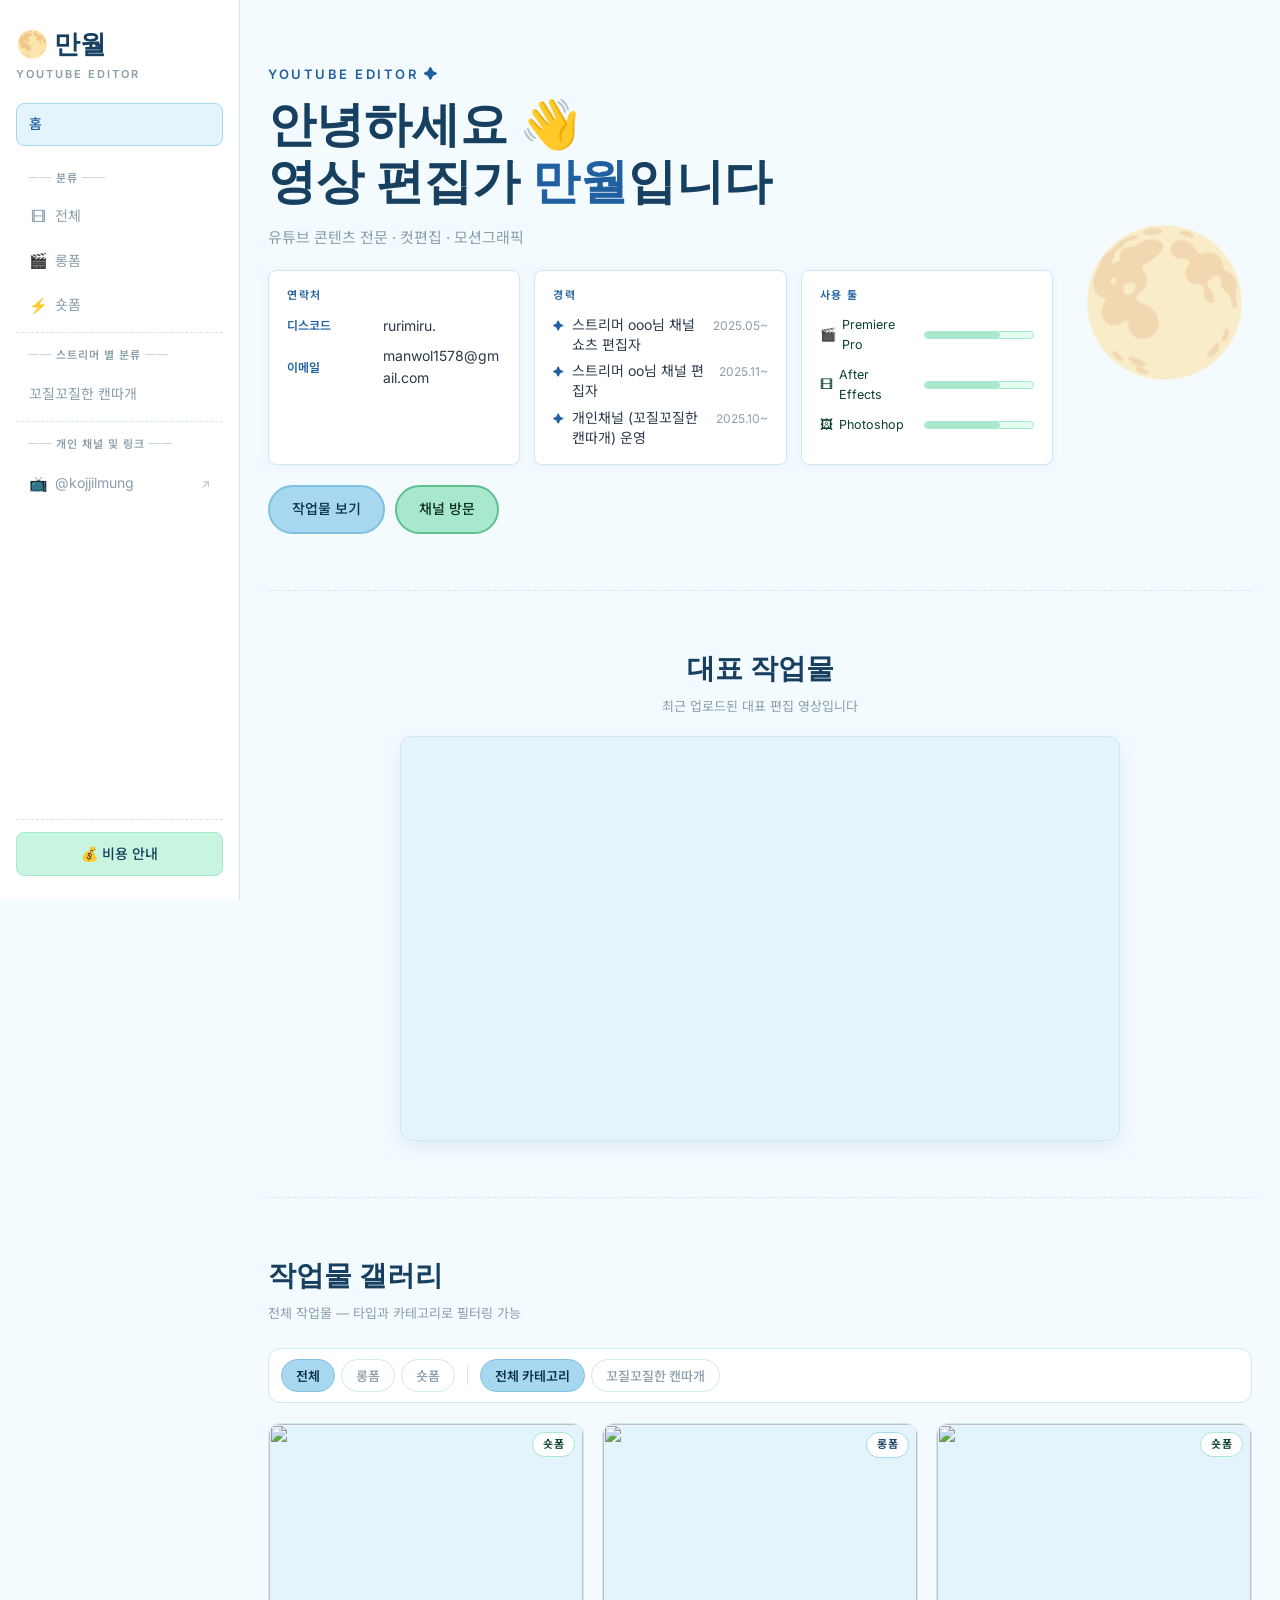
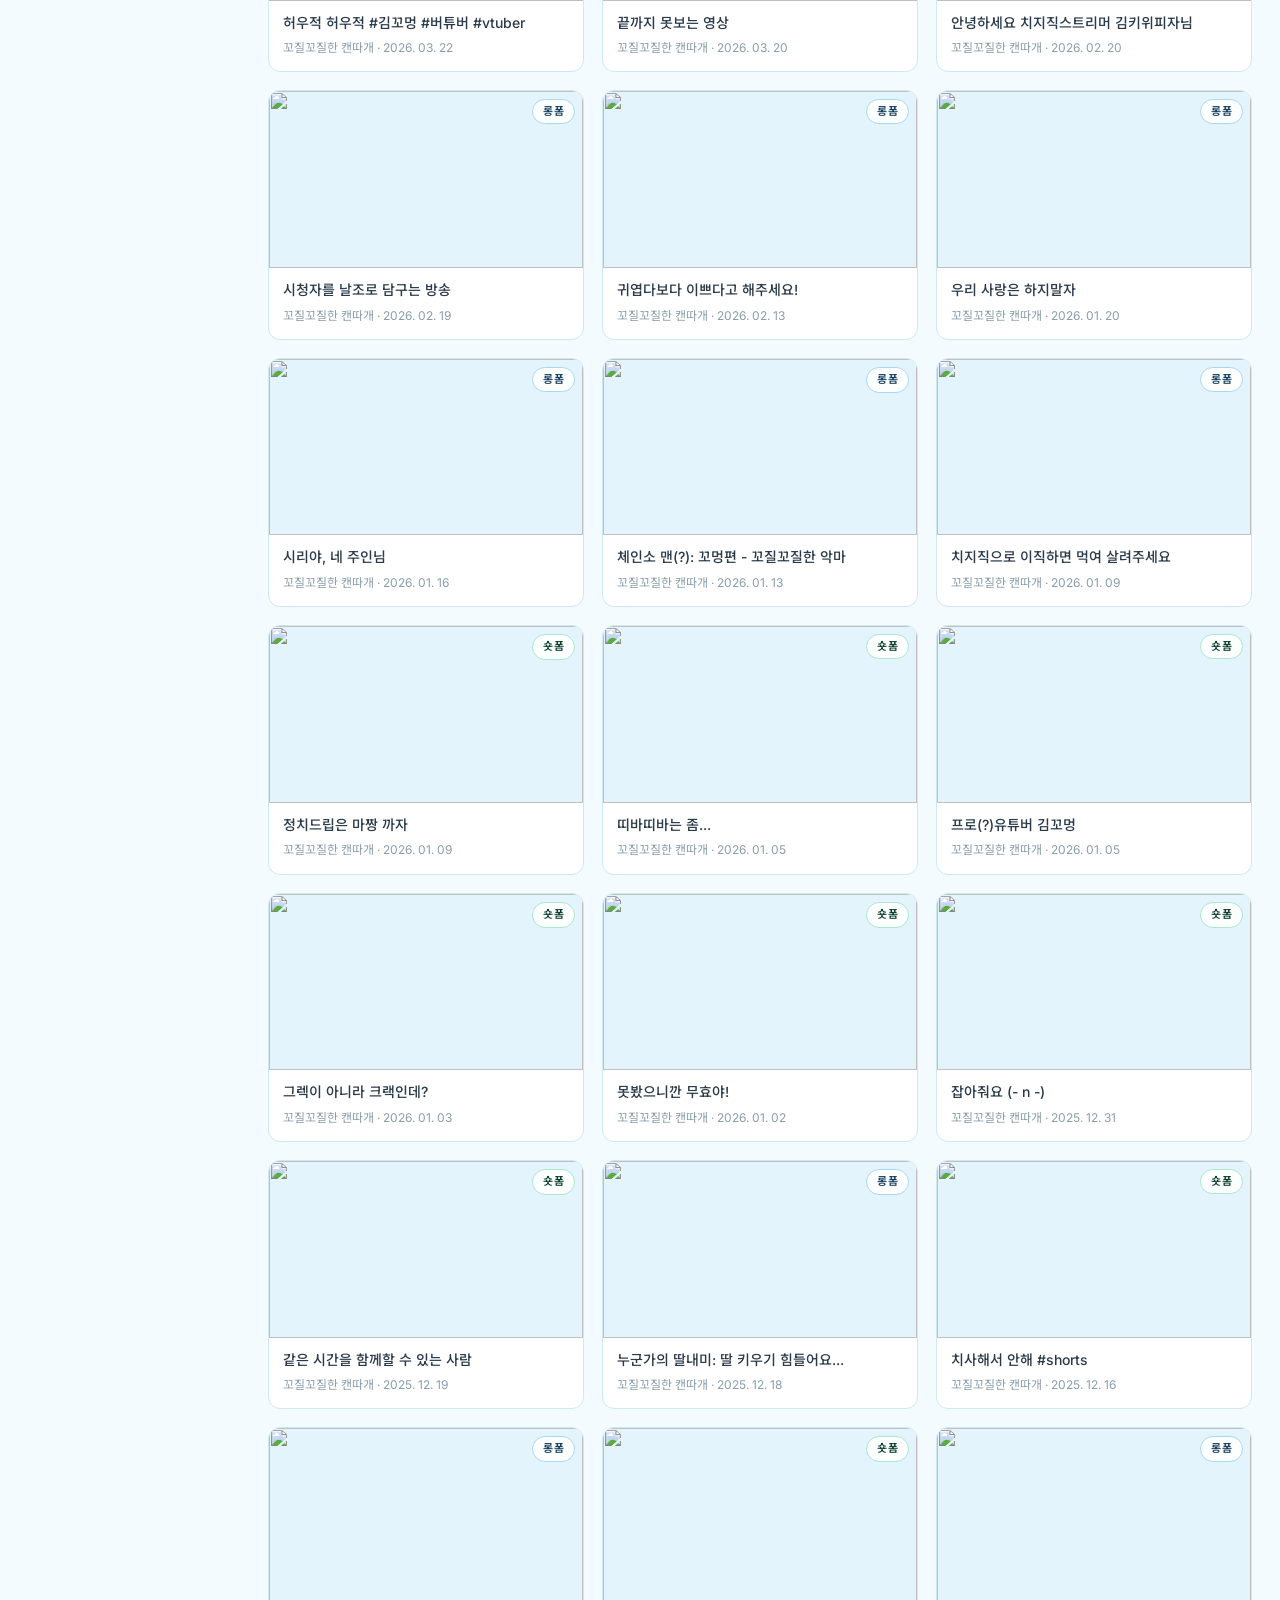
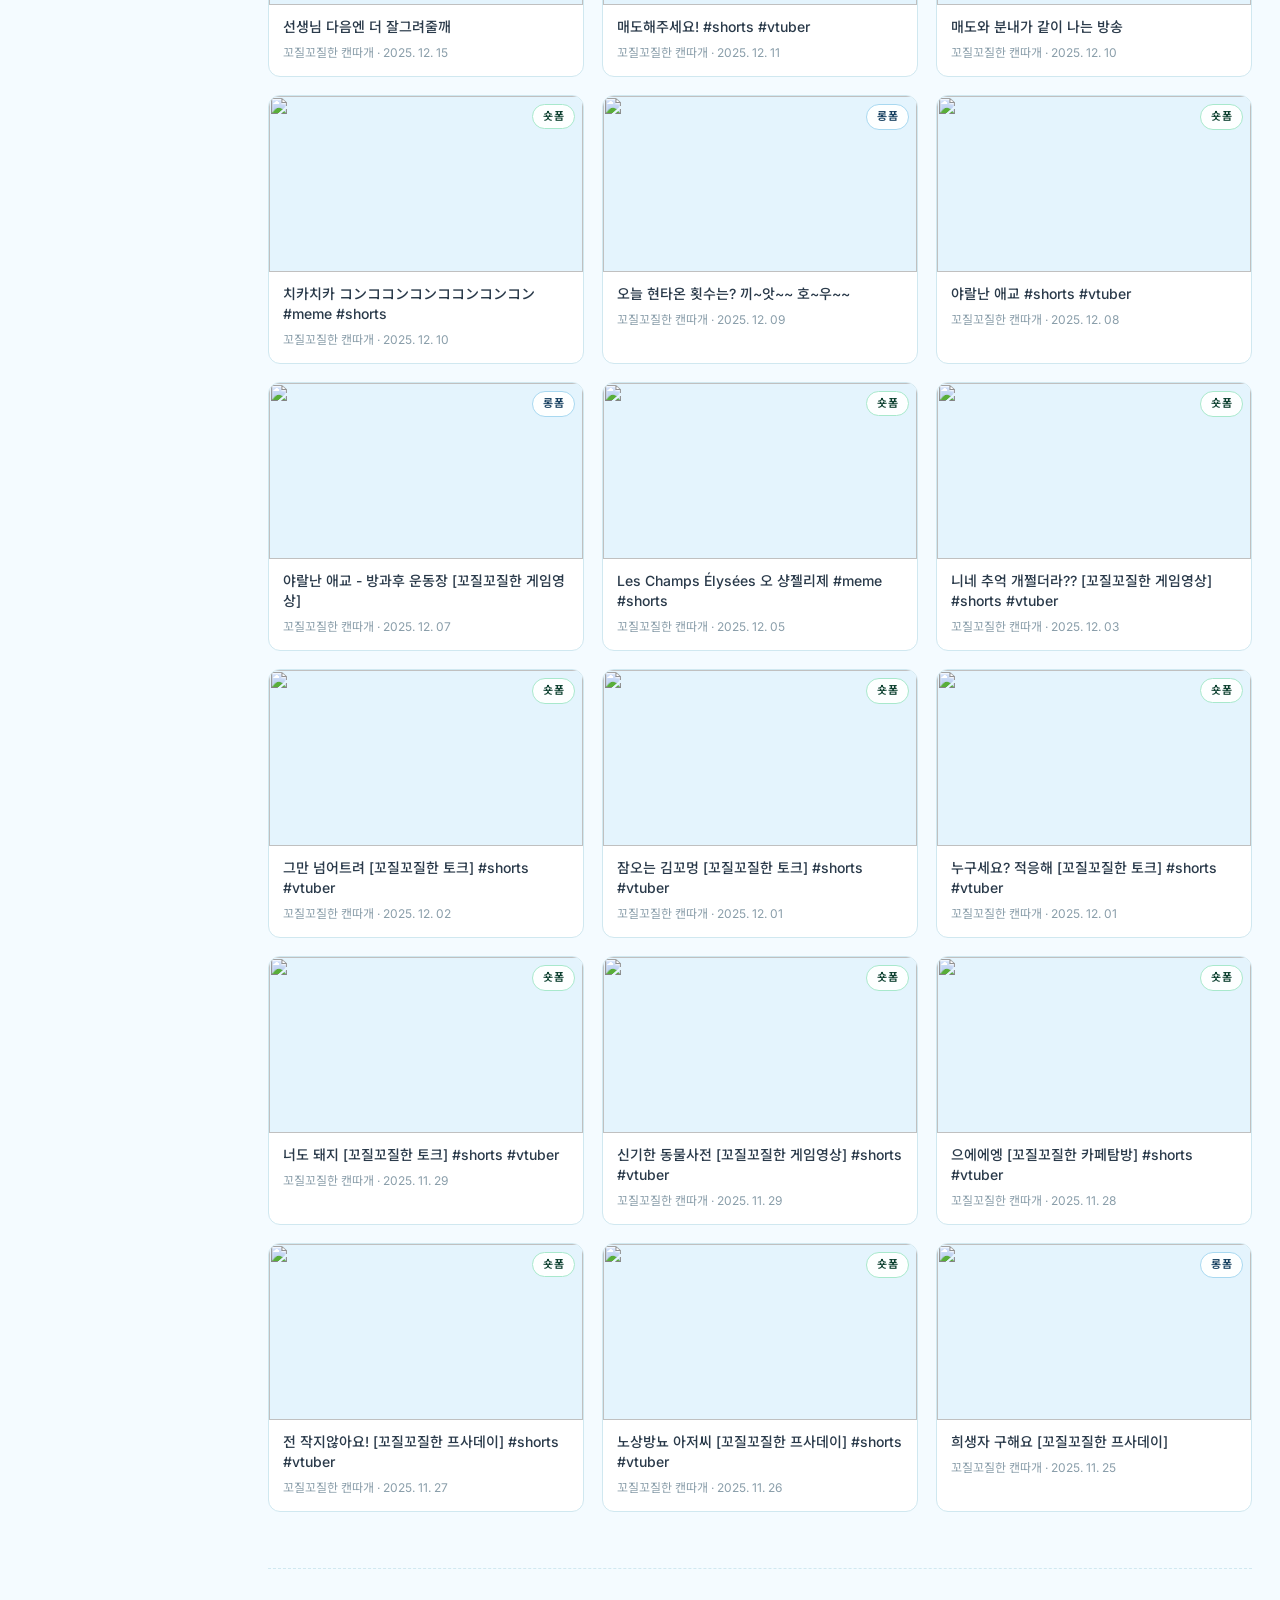
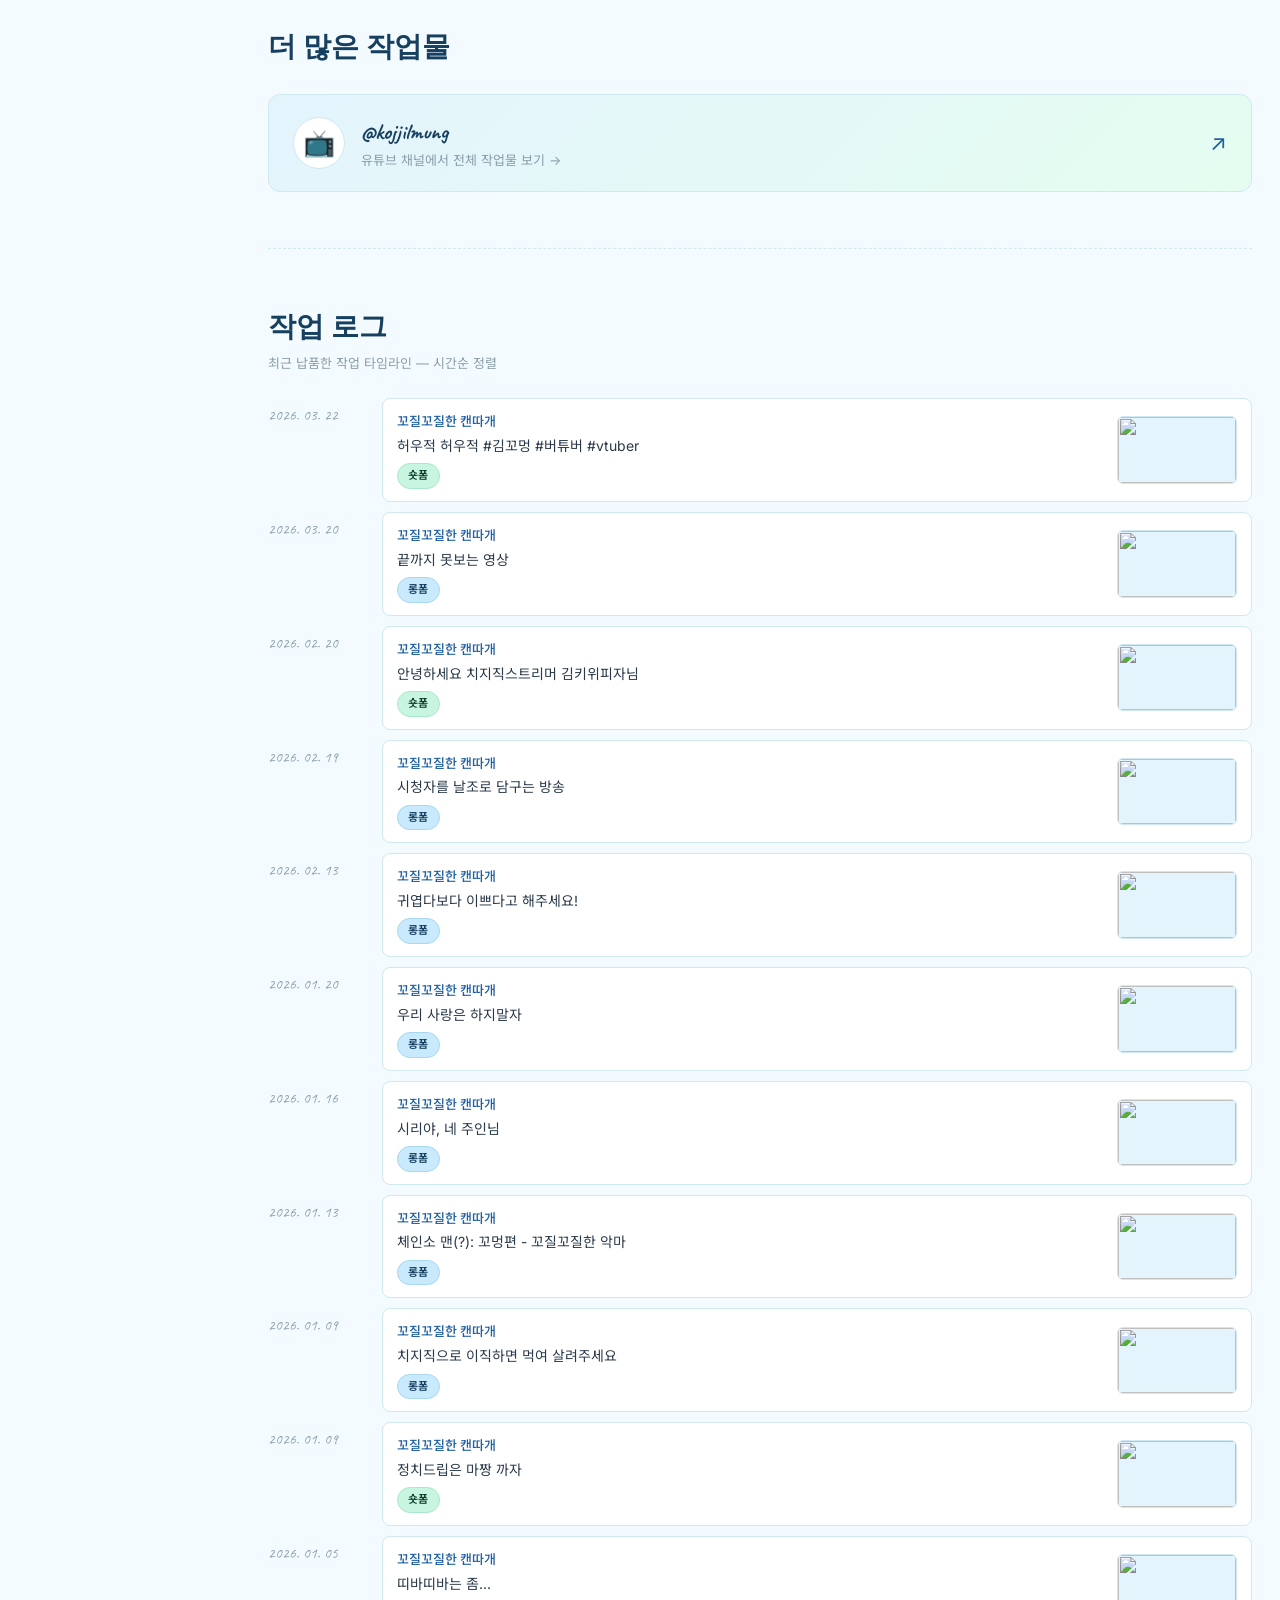
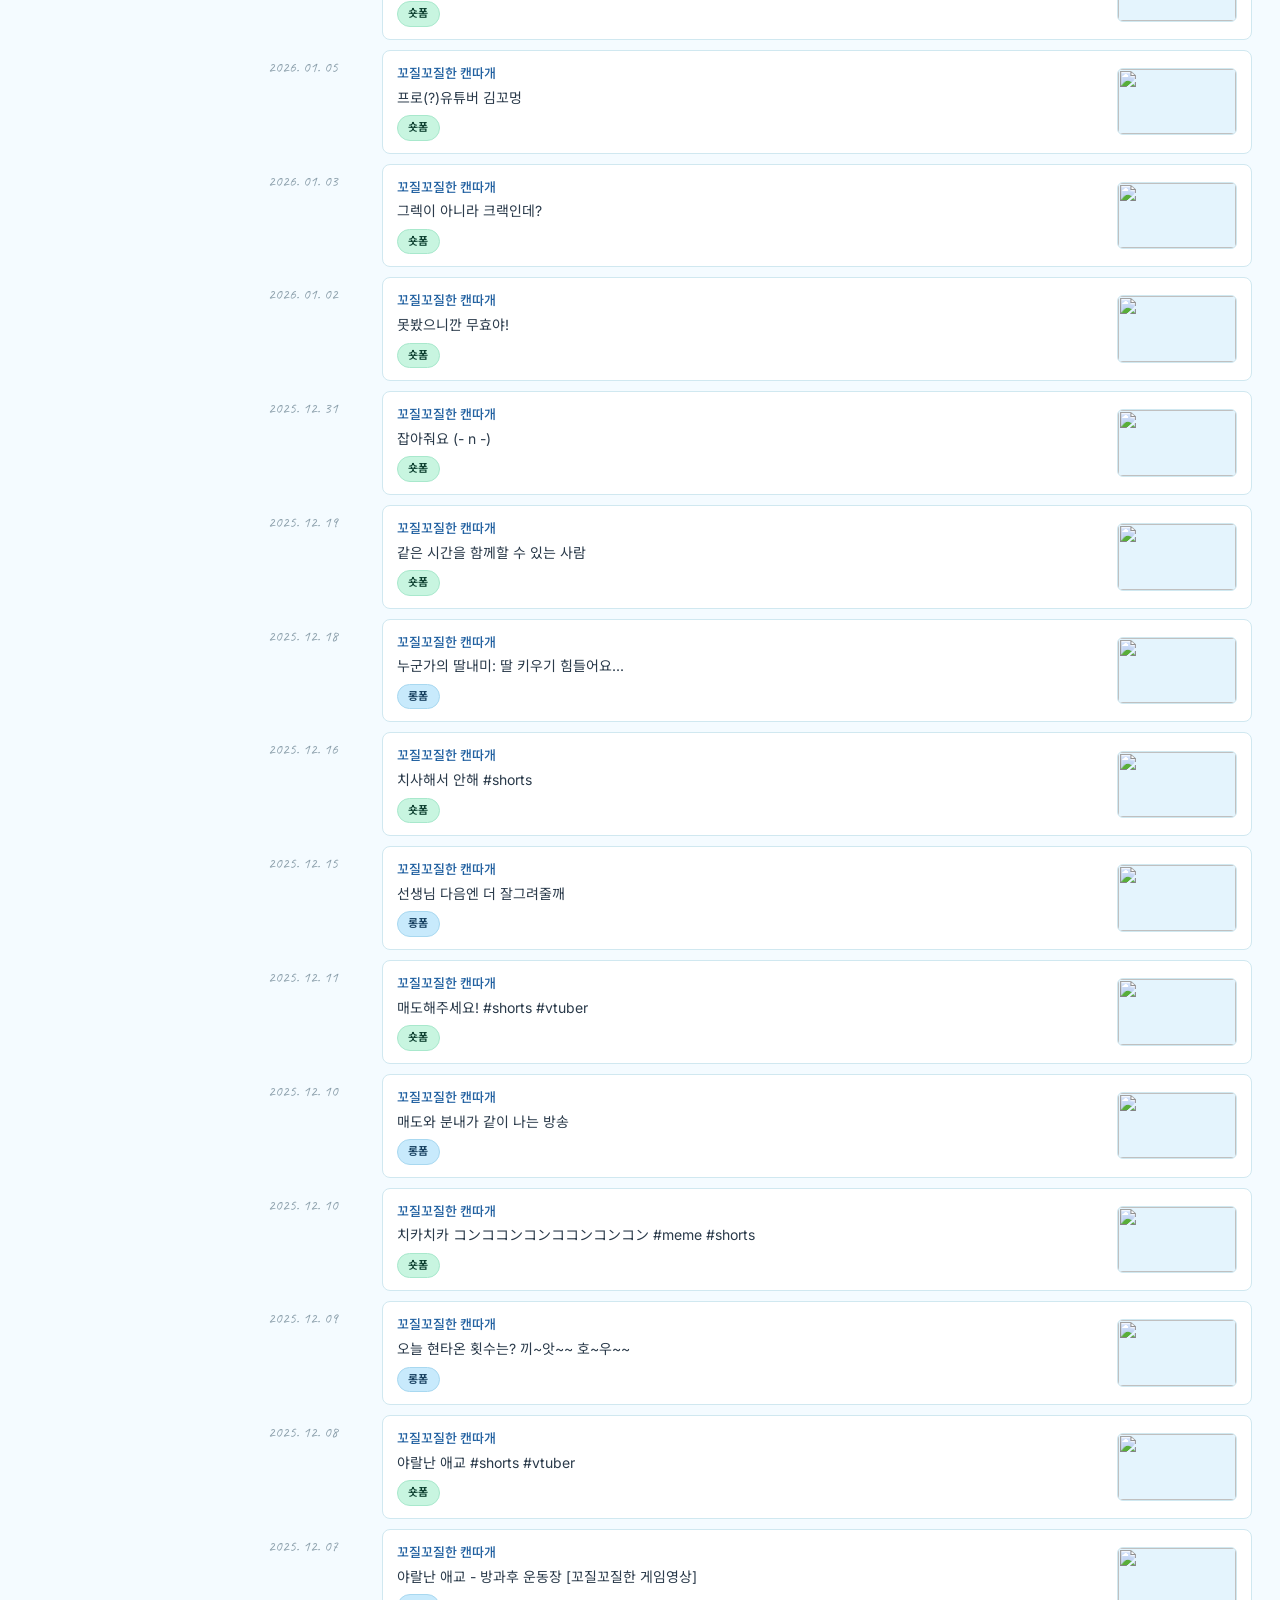
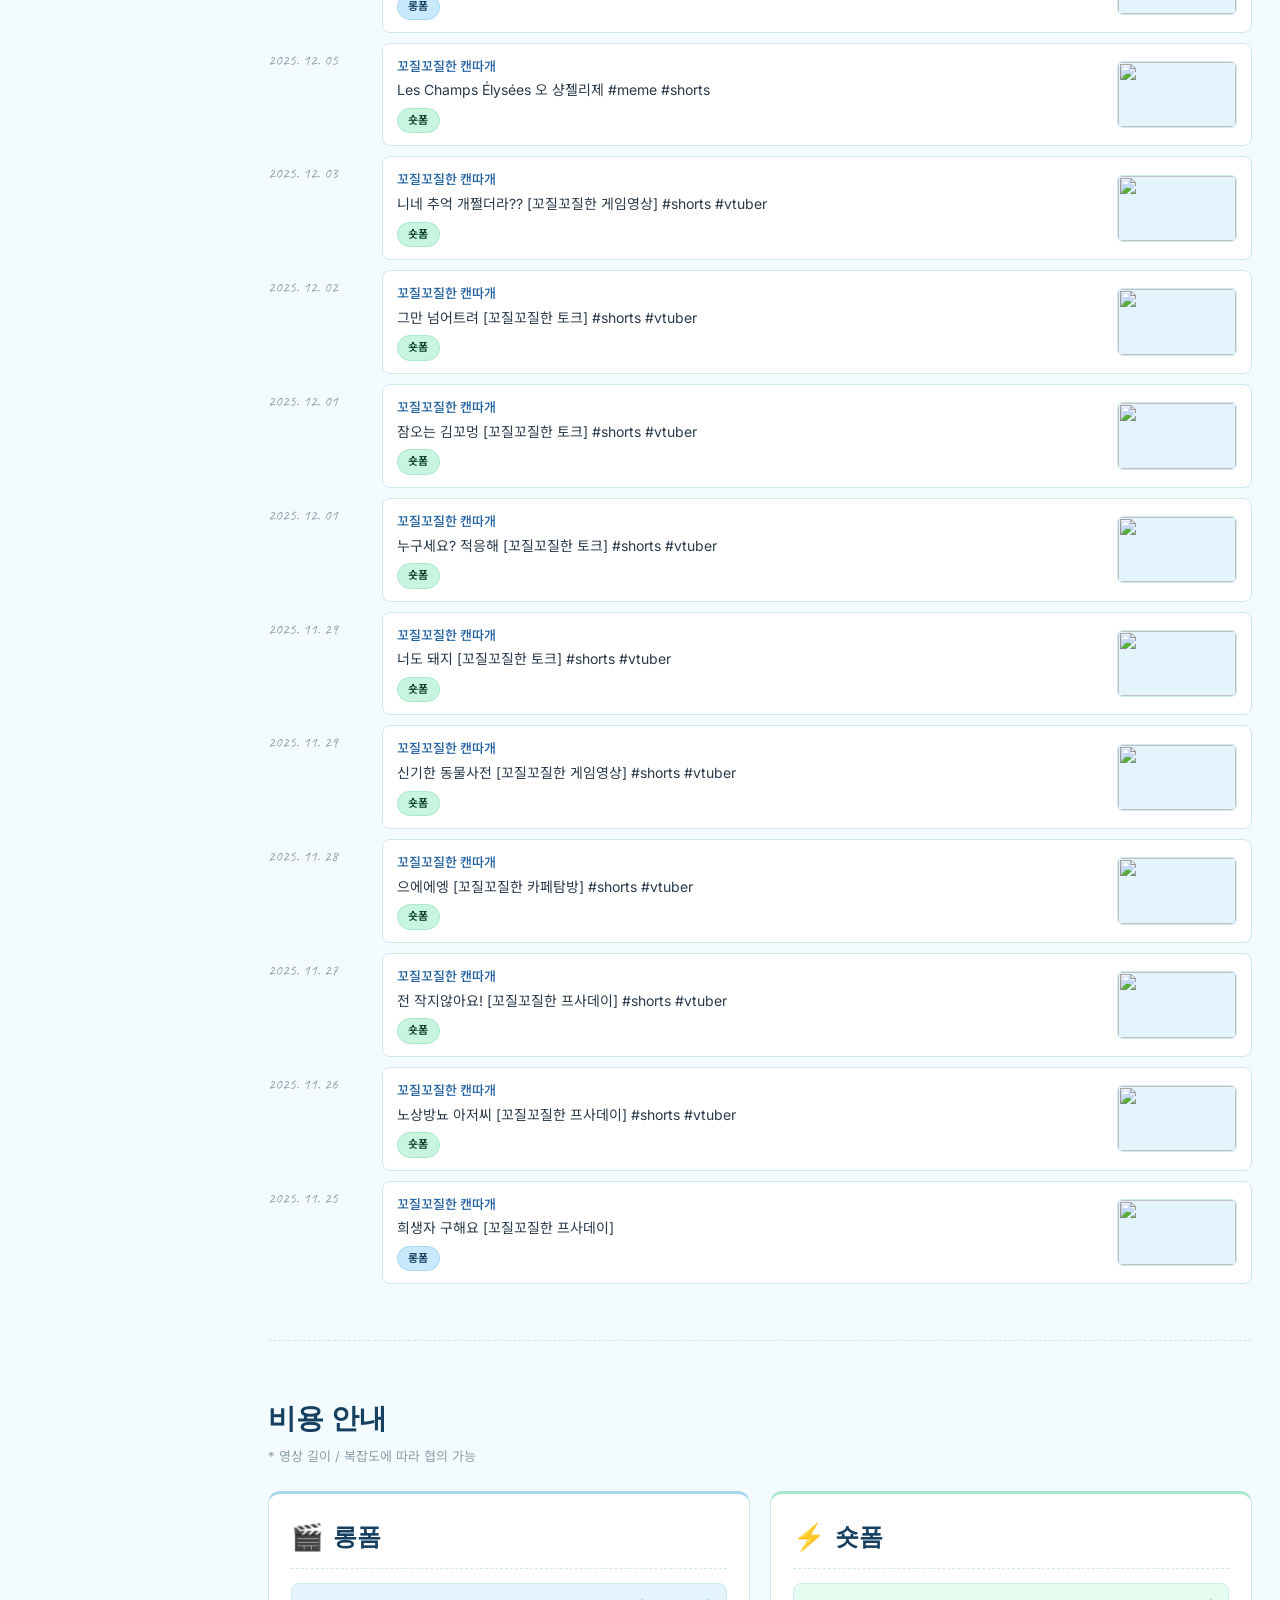
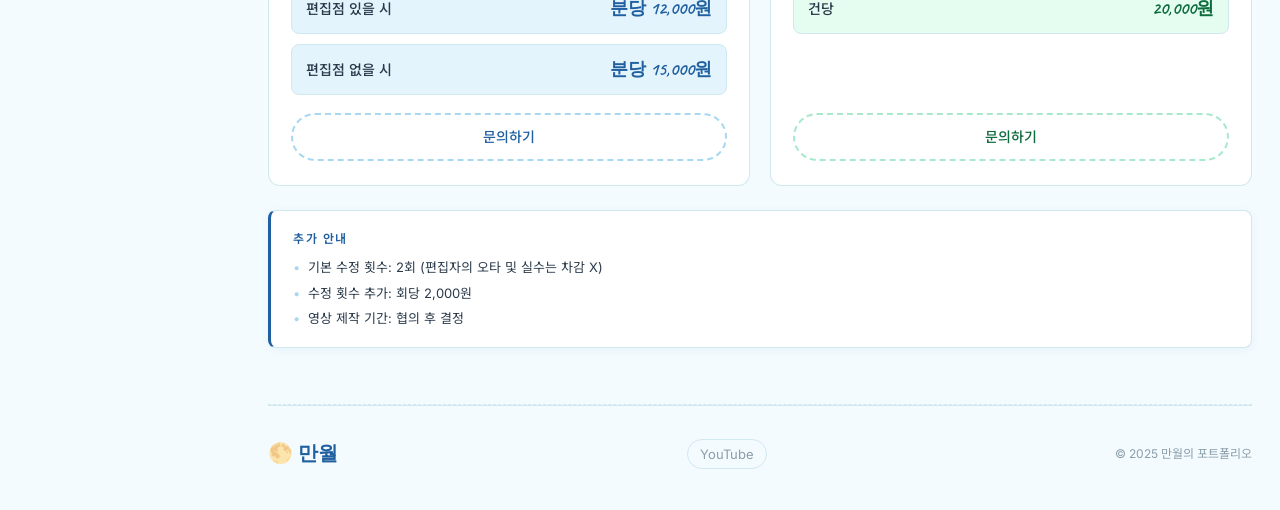
==== commit 6429d880: "feat: overhaul admin interface for portfolio management - Updated title and layout for the admin pag" ====
--- a/index.html
+++ b/index.html
@@ -3,7 +3,7 @@
 <head>
 <meta charset="UTF-8">
 <meta name="viewport" content="width=device-width, initial-scale=1.0">
-<title>만월의 포트폴리오</title>
+<title>포트폴리오</title>
 <meta id="site-desc" name="description" content="">
 <link rel="preconnect" href="https://fonts.googleapis.com">
 <link rel="preconnect" href="https://fonts.gstatic.com" crossorigin>
@@ -49,6 +49,7 @@
         <p class="hero-sub" id="hero-sub"></p>
 
         <div class="hero-meta">
+          <div class="hero-contact" id="hero-contact"></div>
           <div class="hero-career" id="hero-career"></div>
           <div class="hero-tools" id="hero-tools"></div>
         </div>
@@ -118,6 +119,8 @@
       <div class="price-notes" id="price-notes"></div>
     </section>
 
+    <section class="free-content" id="free-content" hidden></section>
+
     <footer class="site-footer">
       <div class="footer-logo" id="footer-logo"></div>
       <div class="footer-links" id="footer-links"></div>
--- a/styles.css
+++ b/styles.css
@@ -234,9 +234,9 @@
 
 .hero-meta {
   display: grid;
-  grid-template-columns: minmax(0, 1fr) minmax(0, 0.85fr);
+  grid-template-columns: repeat(3, minmax(0, 1fr));
   gap: 14px;
-  max-width: 640px;
+  max-width: 980px;
 }
 .hero-meta > * {
   background: #fff;
@@ -246,13 +246,11 @@
   padding: 16px 18px;
 }
 .hero-meta > *:empty { display: none; }
+.hero-contact:empty,
 .hero-career:empty,
 .hero-tools:empty { display: none; }
 
-/* collapse grid if one column is empty */
-.hero-meta:has(.hero-tools:empty) { grid-template-columns: minmax(0, 1fr); }
-.hero-meta:has(.hero-career:empty) { grid-template-columns: minmax(0, 1fr); }
-
+.contact-head,
 .career-head,
 .tools-head {
   font-size: 11px;
@@ -262,6 +260,24 @@
   color: var(--blue-dk);
   margin-bottom: 10px;
 }
+.contact-list { list-style: none; display: grid; gap: 8px; margin: 0; padding: 0; }
+.contact-item {
+  display: grid;
+  grid-template-columns: 86px minmax(0, 1fr);
+  gap: 10px;
+  align-items: center;
+  font-size: 14px;
+}
+.contact-label {
+  color: var(--blue-dk);
+  font-size: 12px;
+  font-weight: 600;
+}
+.contact-value {
+  min-width: 0;
+  color: var(--text);
+  overflow-wrap: anywhere;
+}
 .career-list { list-style: none; display: flex; flex-direction: column; gap: 6px; margin: 0; padding: 0; }
 .career-item {
   display: flex;
@@ -284,23 +300,48 @@
   list-style: none;
   margin: 0;
   padding: 0;
-  display: flex;
-  flex-wrap: wrap;
+  display: grid;
+  gap: 10px;
+}
+.tool-meter {
+  display: grid;
+  grid-template-columns: minmax(0, .85fr) minmax(96px, 1fr);
+  align-items: center;
+  gap: 10px;
+  font-size: 12.5px;
+  color: #0d4030;
+}
+.tool-meter-head {
+  display: flex;
+  align-items: center;
+  justify-content: flex-start;
+  gap: 10px;
+  min-width: 0;
+}
+.tool-name-wrap {
+  display: inline-flex;
+  align-items: center;
+  min-width: 0;
   gap: 6px;
 }
-.tool-chip {
-  display: inline-flex;
-  align-items: center;
-  gap: 6px;
-  font-size: 12.5px;
-  padding: 5px 10px;
-  border-radius: 40px;
+.tool-emoji { font-size: 13px; line-height: 1; }
+.tool-name { min-width: 0; overflow-wrap: anywhere; }
+.tool-bar {
+  display: block;
+  min-width: 0;
+  height: 8px;
+  overflow: hidden;
+  border: 1px solid var(--mint);
+  border-radius: var(--radius-sm);
   background: var(--mint3);
-  border: 1px solid var(--mint);
-  color: #0d4030;
-}
-.tool-emoji { font-size: 13px; line-height: 1; }
-.tool-name { white-space: nowrap; }
+}
+.tool-bar span {
+  display: block;
+  width: var(--tool-level, 0%);
+  height: 100%;
+  border-radius: inherit;
+  background: var(--mint);
+}
 .btn {
   display: inline-block;
   font-size: 14px;
@@ -666,6 +707,22 @@
 }
 .notes-bullet { color: var(--blue); flex: 0 0 auto; }
 
+/* ── FREE CONTENT ── */
+.free-content {
+  max-width: 820px;
+  margin: 0 auto 24px;
+  padding: 22px 24px;
+  white-space: pre-wrap;
+  overflow-wrap: anywhere;
+  line-height: 1.8;
+  color: var(--text);
+  background: #fff;
+  border: 1px solid var(--border);
+  border-radius: var(--radius);
+  box-shadow: var(--shadow-sm);
+}
+.free-content[hidden] { display: none; }
+
 /* ── FOOTER ── */
 .site-footer {
   padding: 32px 0 40px;
@@ -733,6 +790,7 @@
   .section-title { font-size: 24px; }
   .hero-sub { font-size: 14px; }
   .hero-meta > * { padding: 14px 16px; }
+  .tool-meter { grid-template-columns: minmax(0, .9fr) minmax(70px, .8fr); }
   .career-item { flex-wrap: wrap; }
   .log-thumb { width: 84px; }
   .btn { padding: 10px 18px; font-size: 13px; }
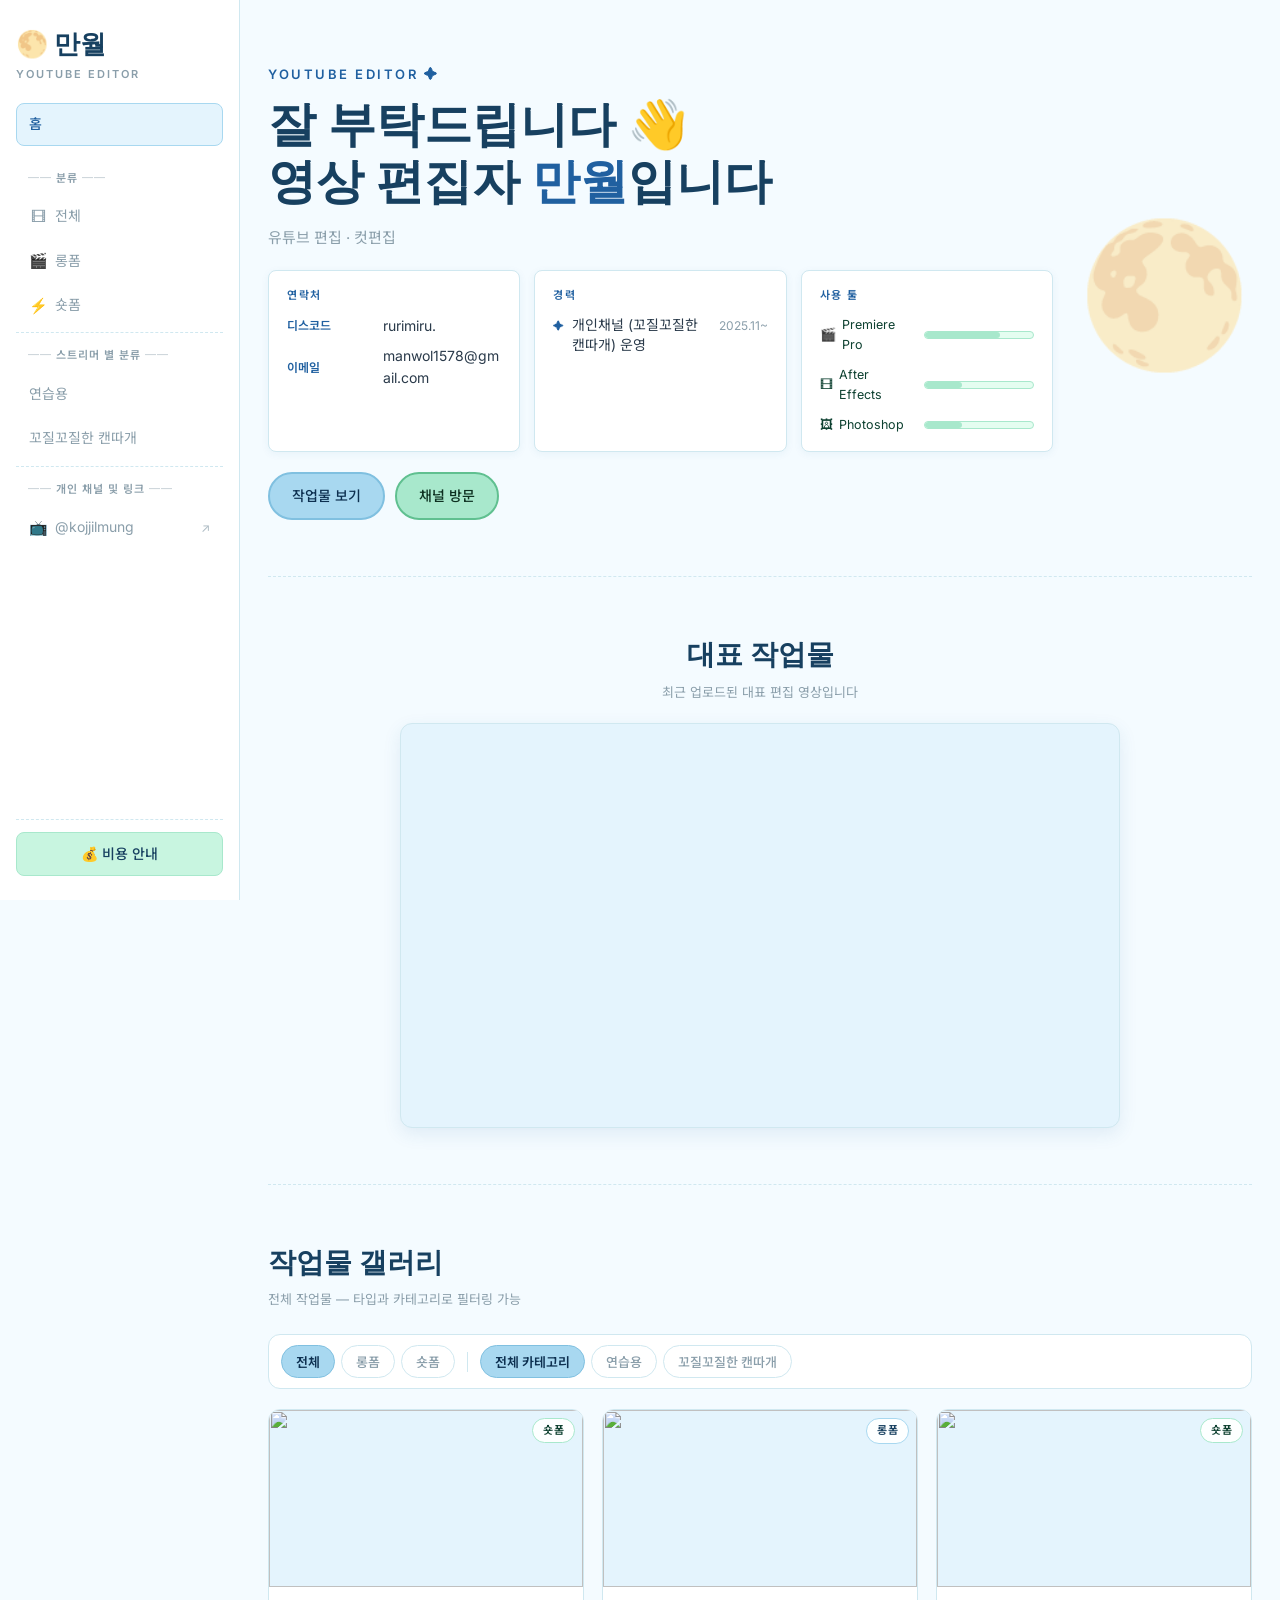
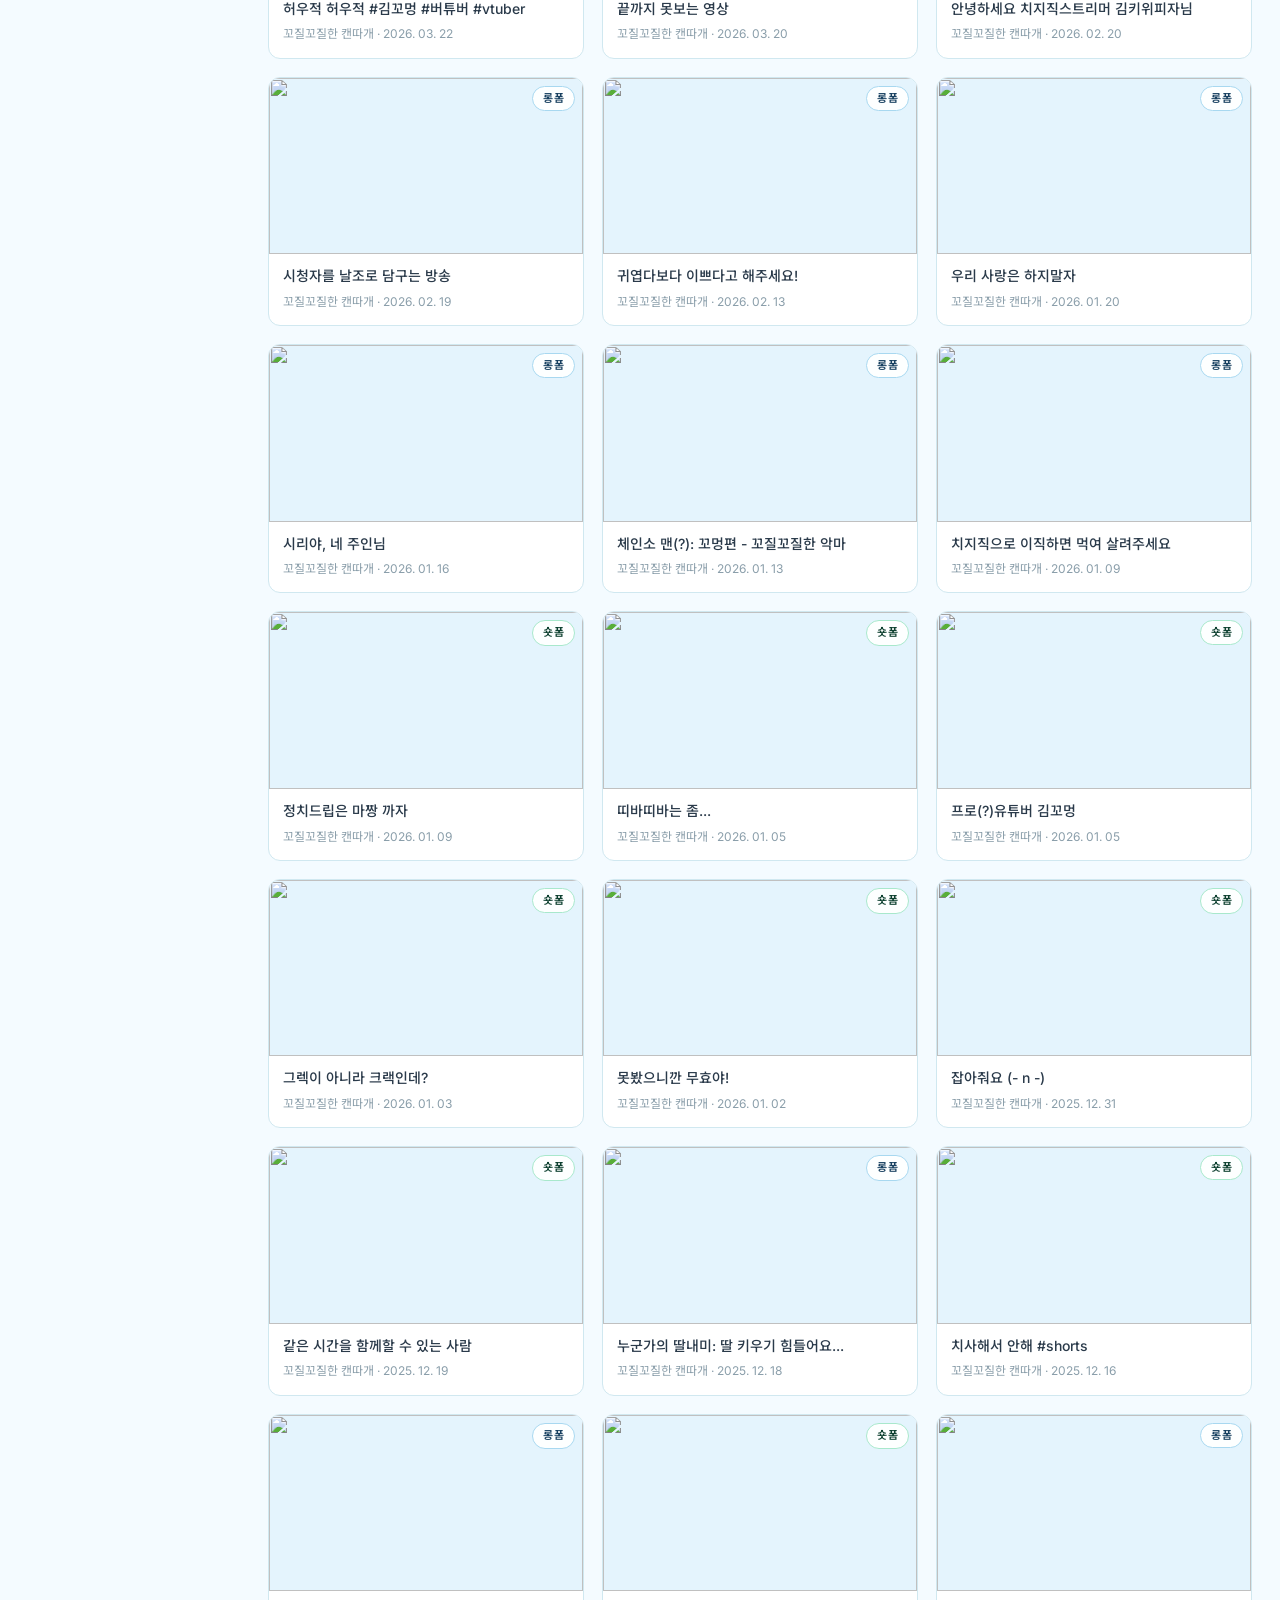
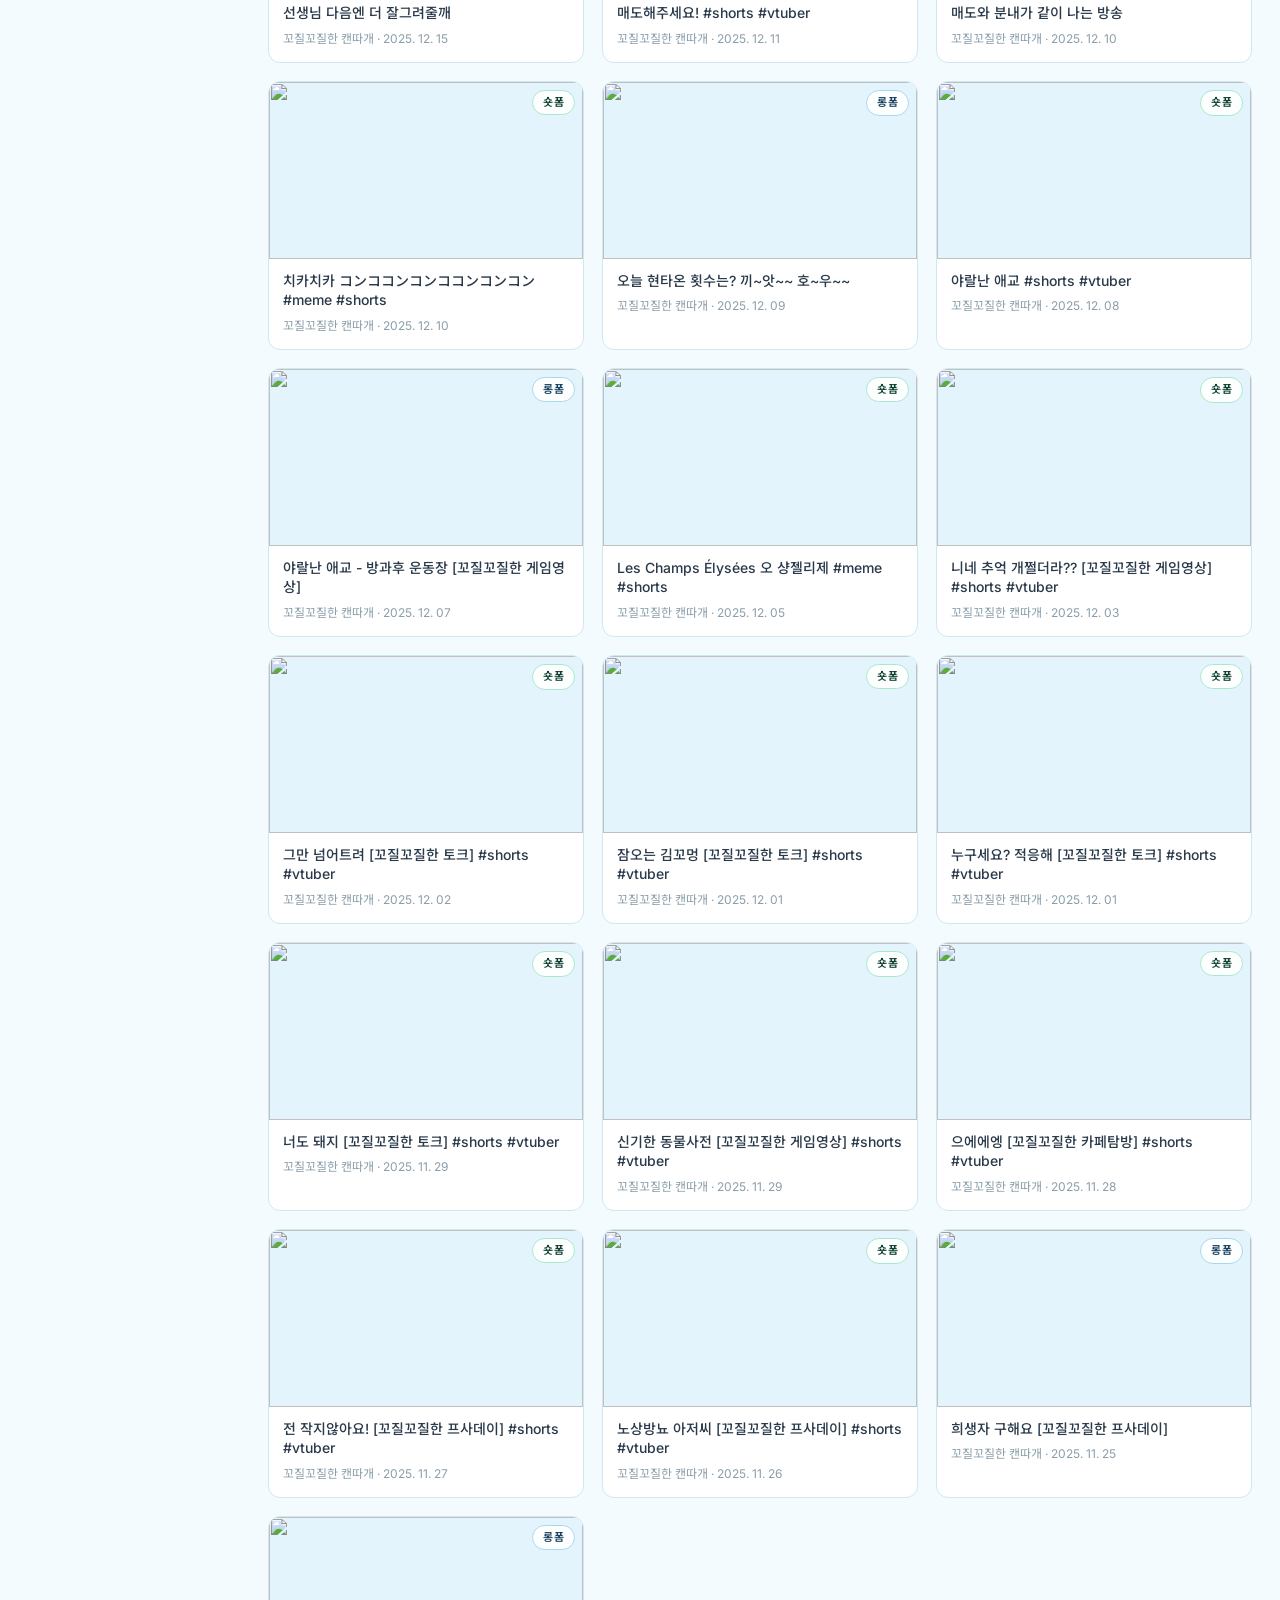
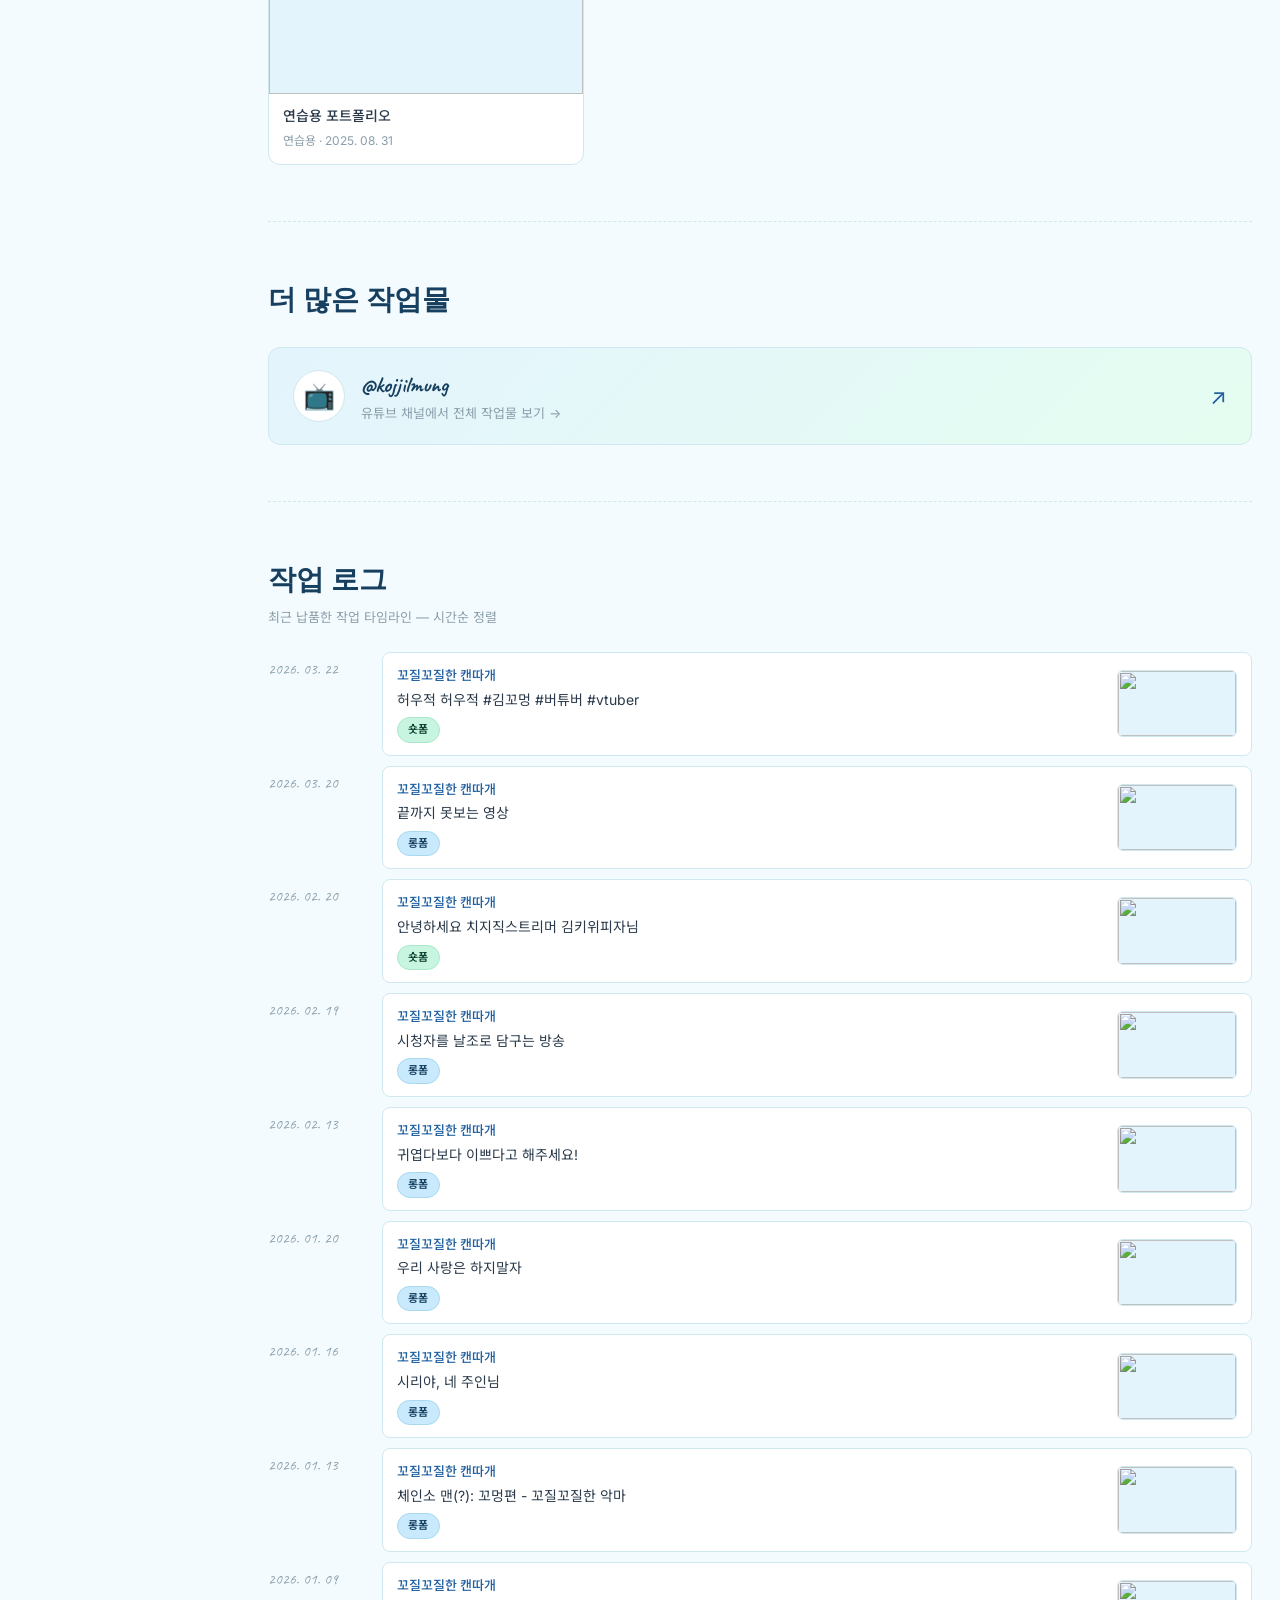
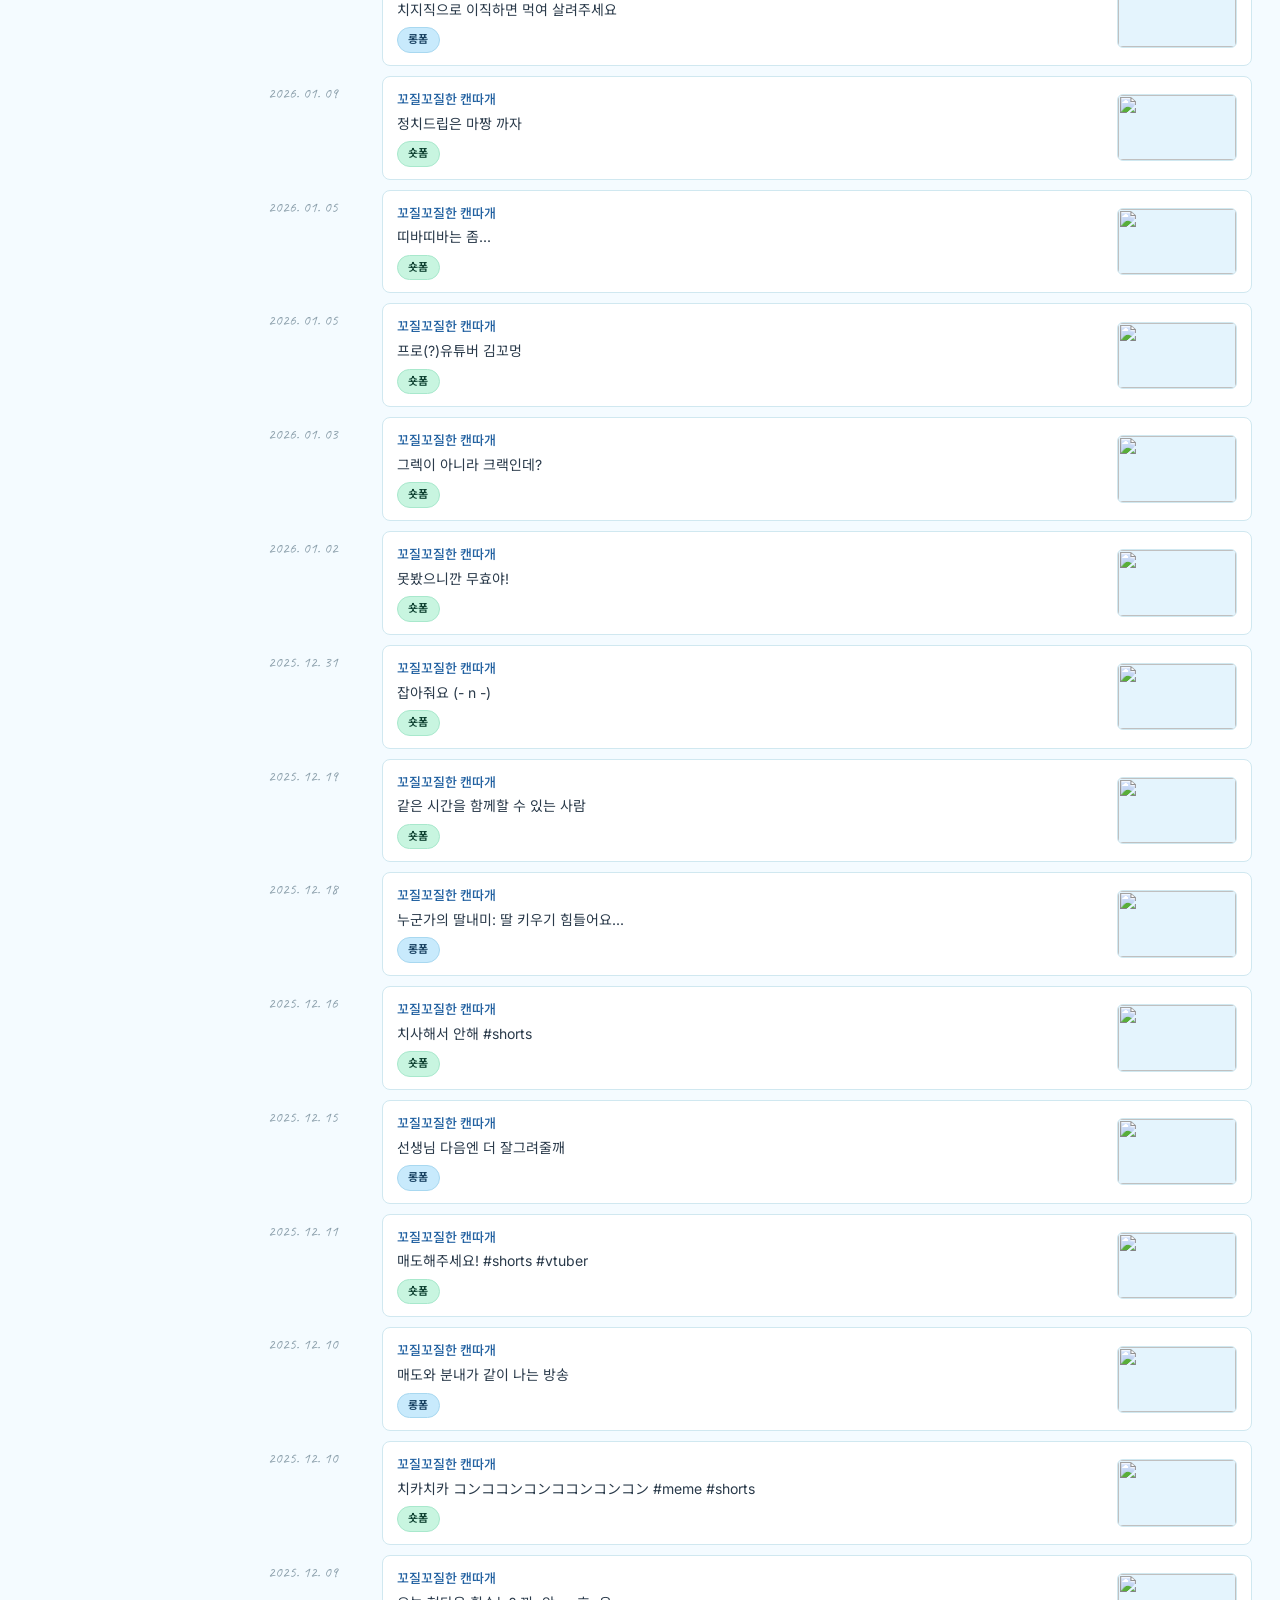
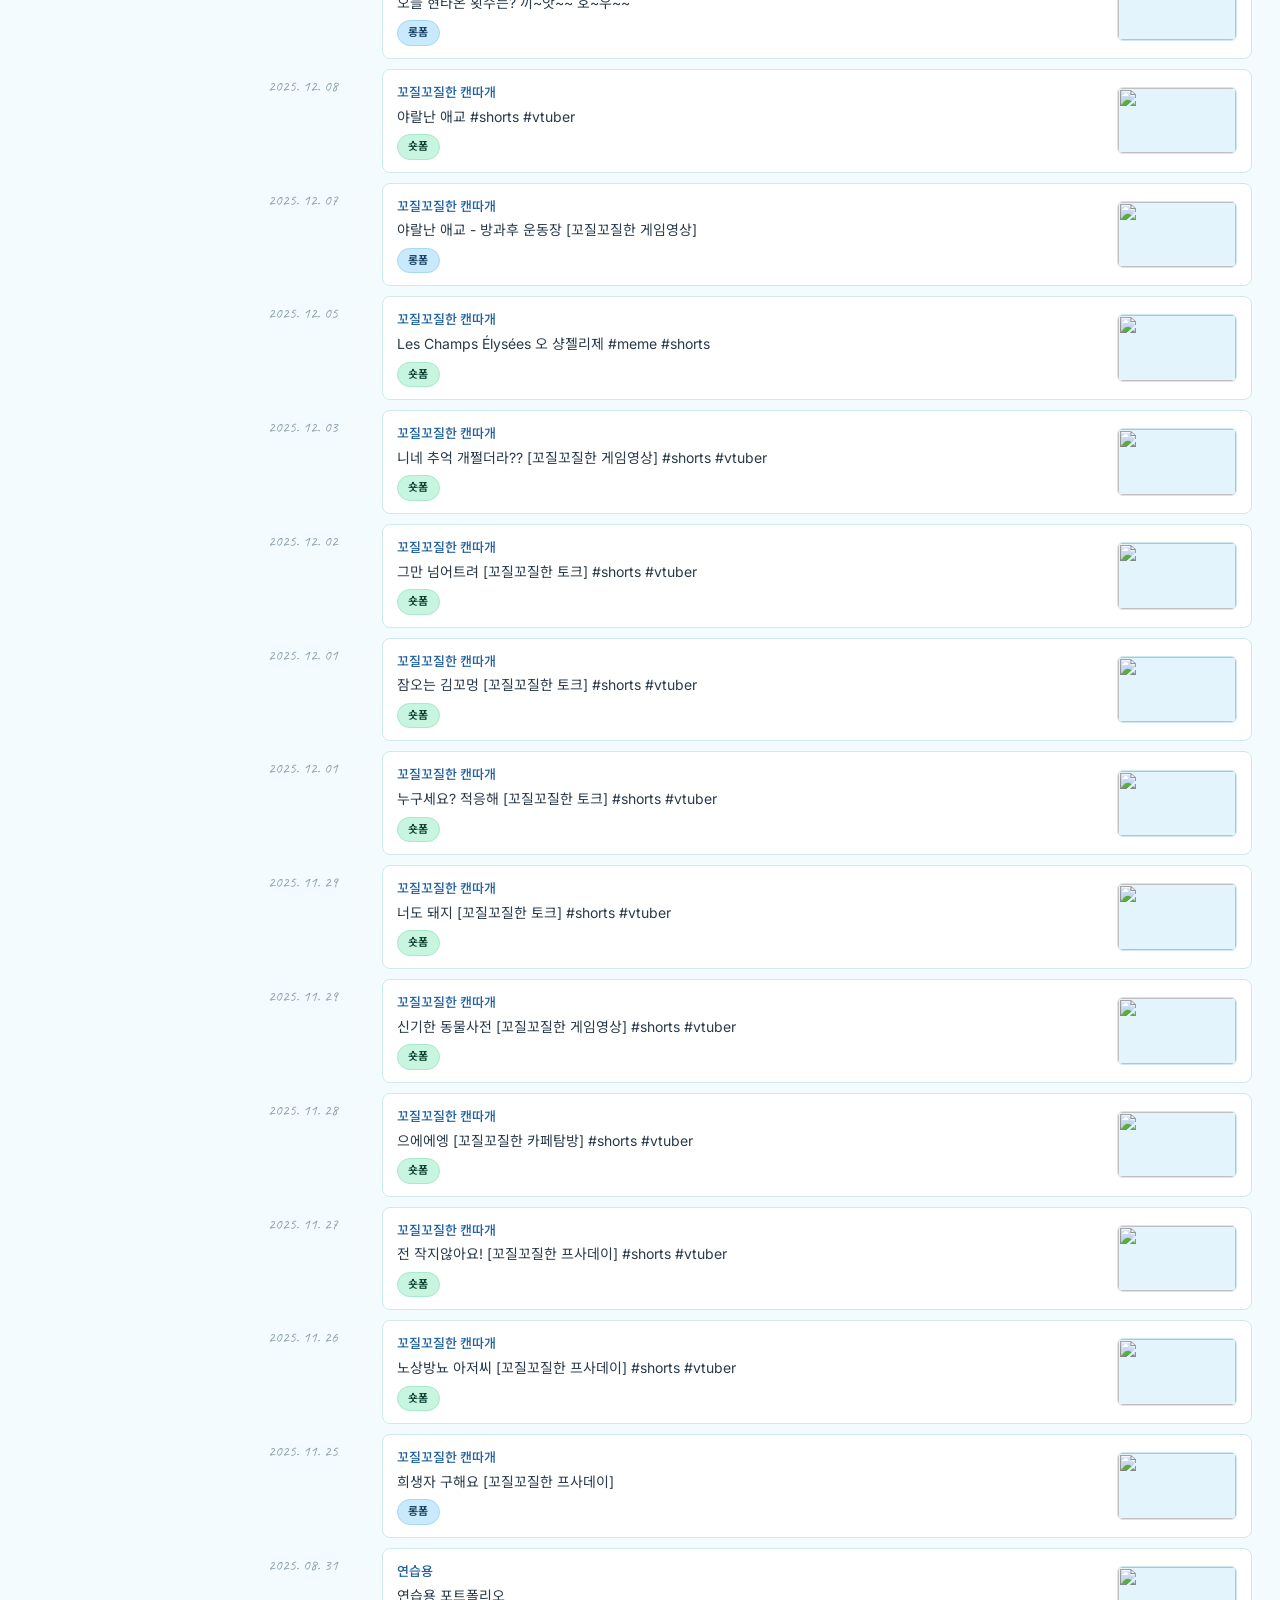
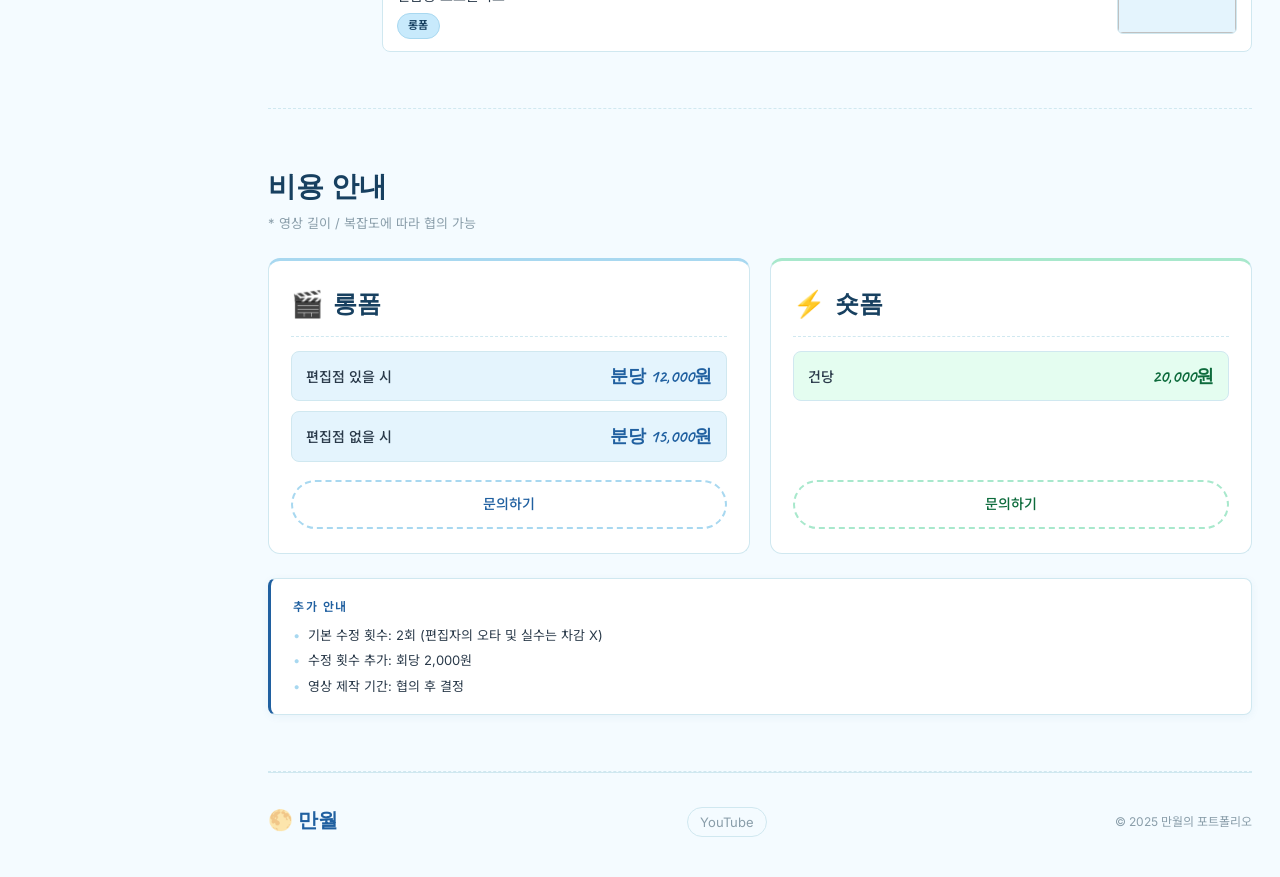
==== commit e197f774: "feat: 파비콘 및 애플 터치 아이콘 추가" ====
--- a/index.html
+++ b/index.html
@@ -5,6 +5,10 @@
 <meta name="viewport" content="width=device-width, initial-scale=1.0">
 <title>포트폴리오</title>
 <meta id="site-desc" name="description" content="">
+<link rel="icon" type="image/png" sizes="32x32" href="assets/favicon-32x32.png">
+<link rel="icon" type="image/png" sizes="16x16" href="assets/favicon-16x16.png">
+<link rel="icon" type="image/png" sizes="512x512" href="assets/favicon.png">
+<link rel="apple-touch-icon" sizes="180x180" href="assets/apple-touch-icon.png">
 <link rel="preconnect" href="https://fonts.googleapis.com">
 <link rel="preconnect" href="https://fonts.gstatic.com" crossorigin>
 <link href="https://fonts.googleapis.com/css2?family=Caveat:wght@400;600;700&family=Inter:wght@400;500;600;700&family=Noto+Sans+KR:wght@300;400;500;700&display=swap" rel="stylesheet">
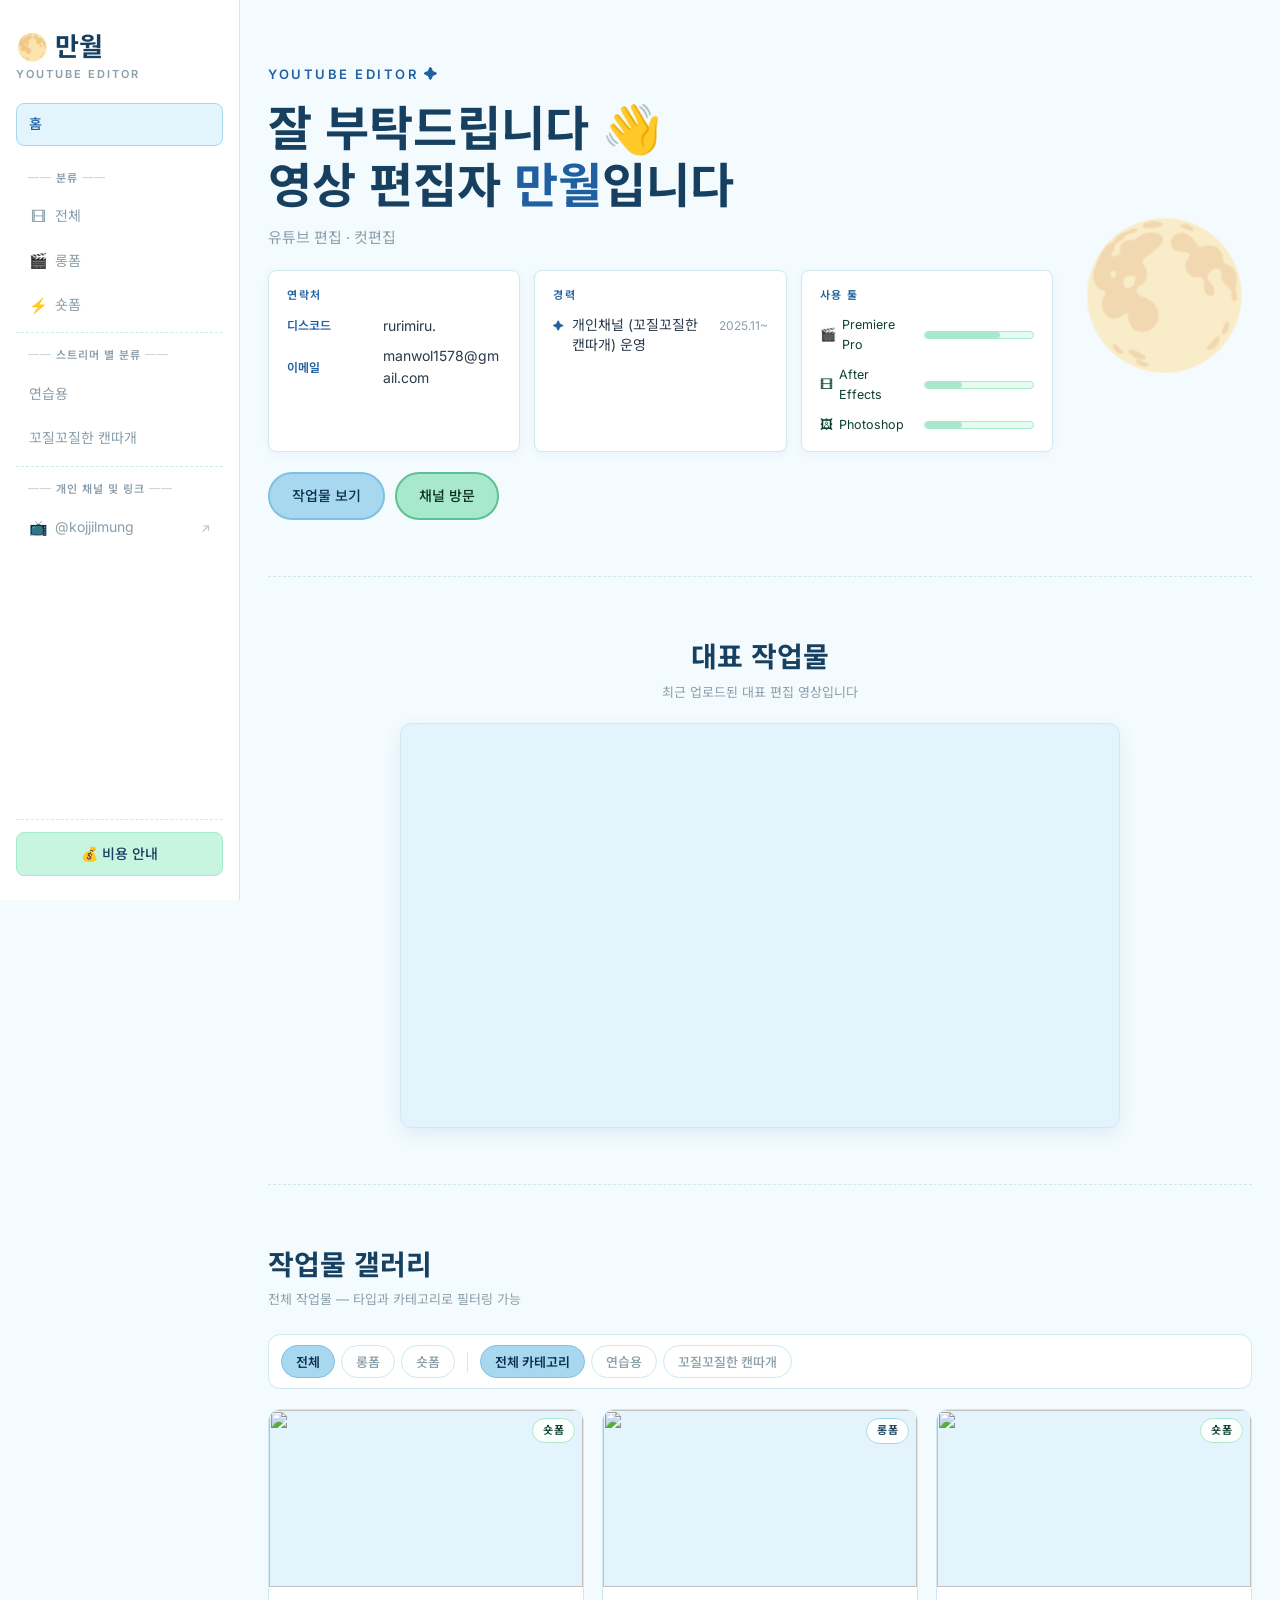
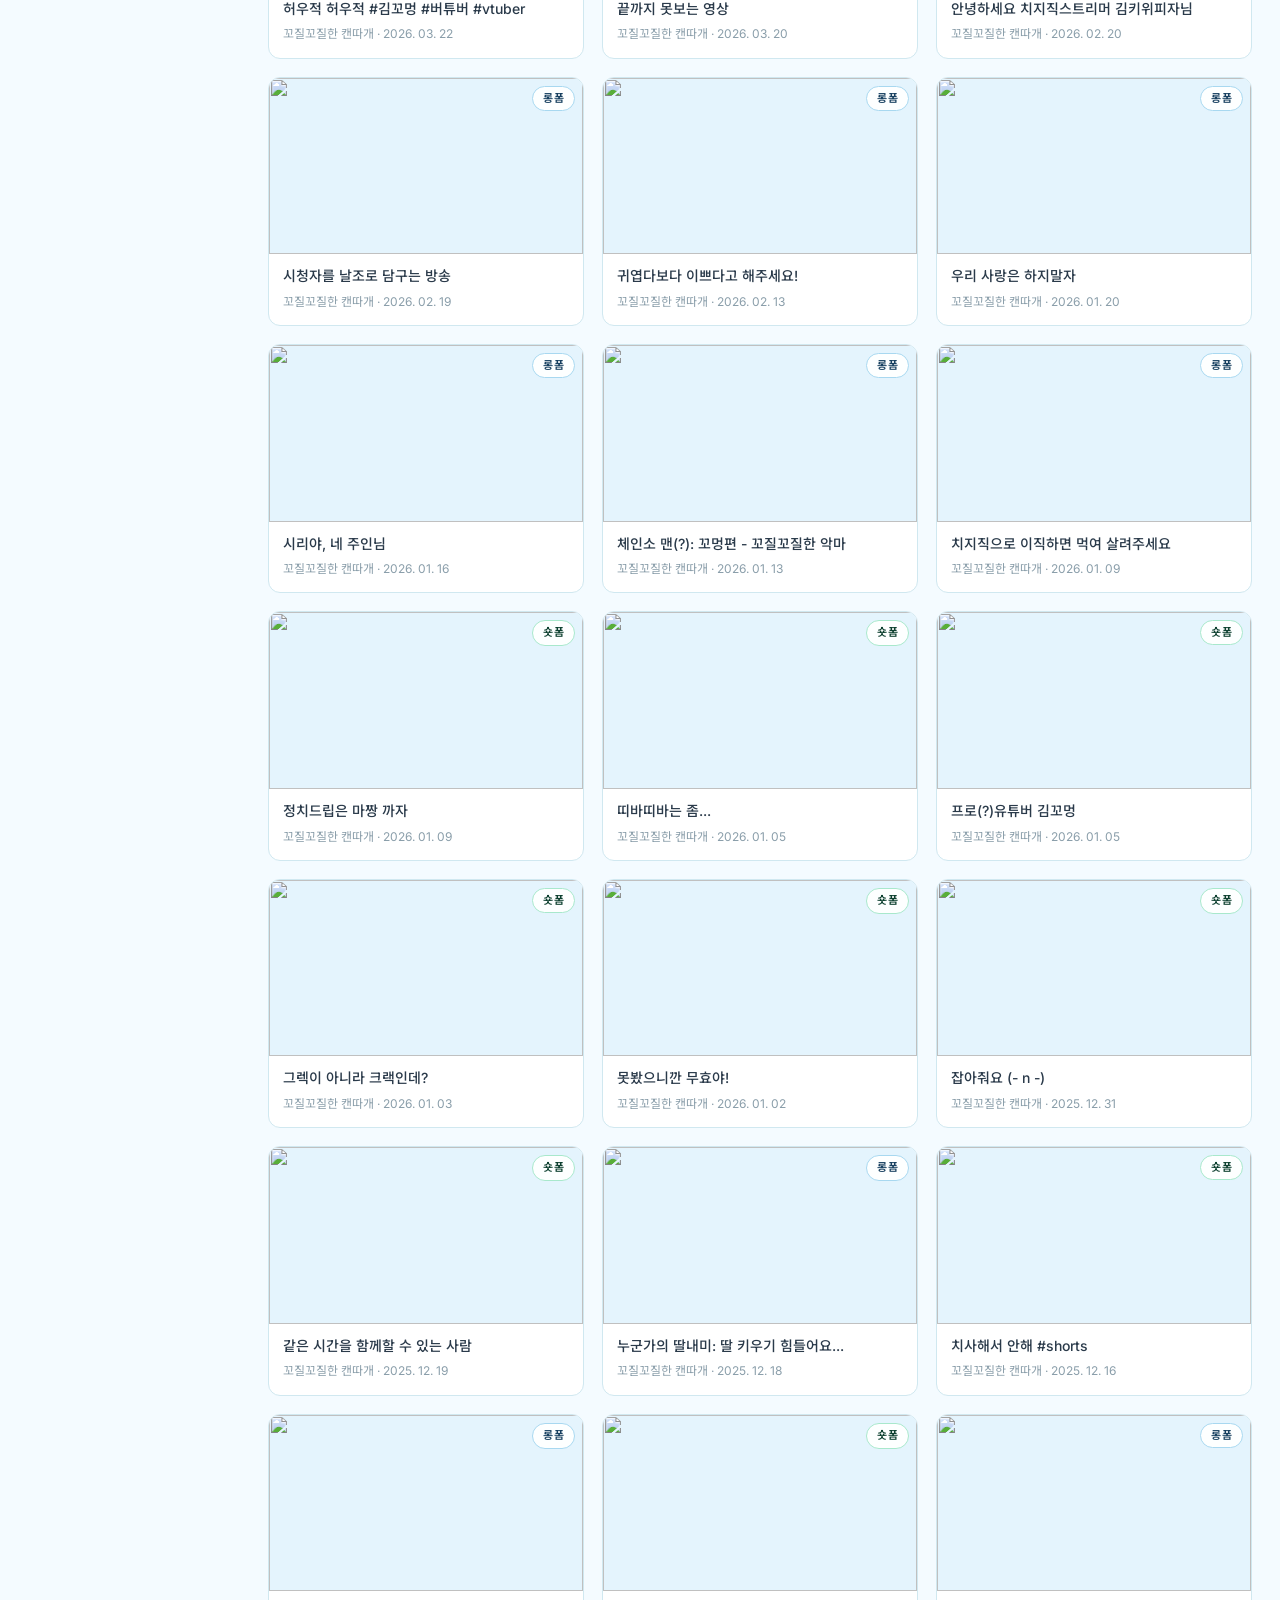
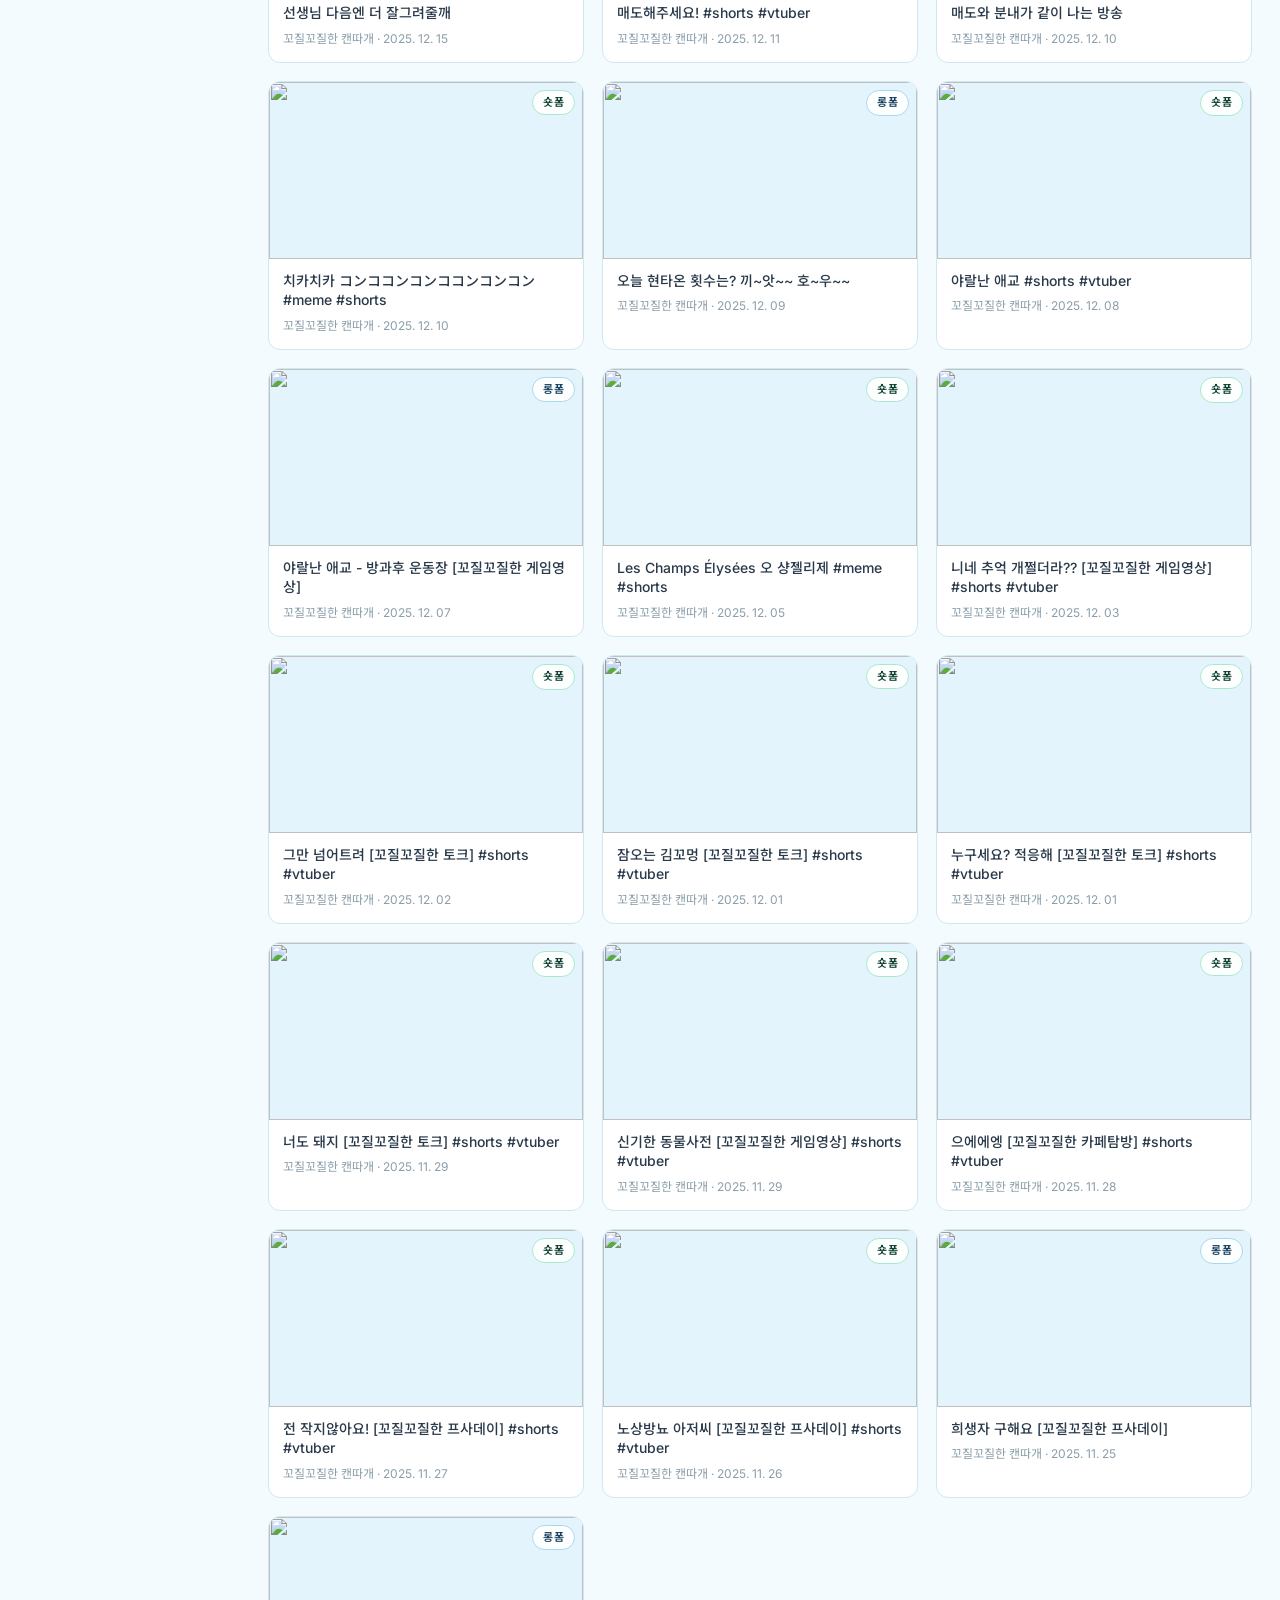
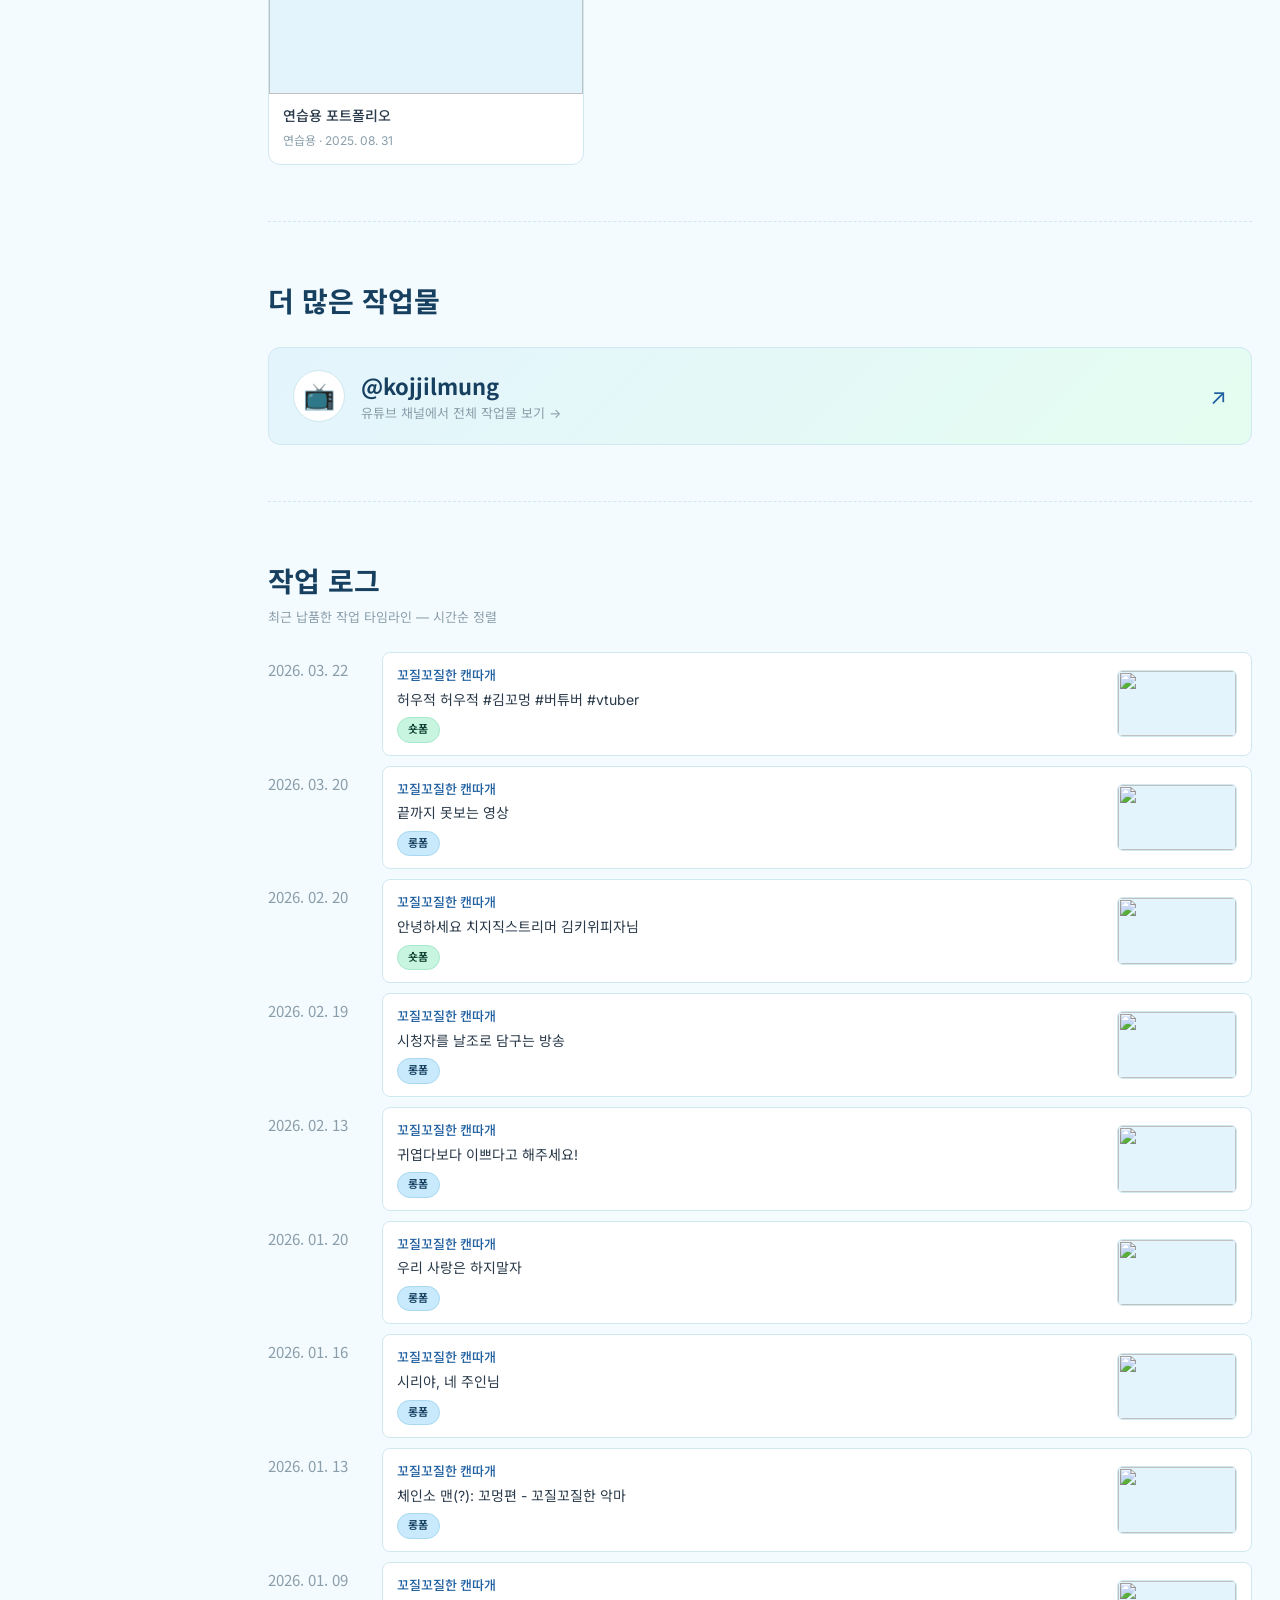
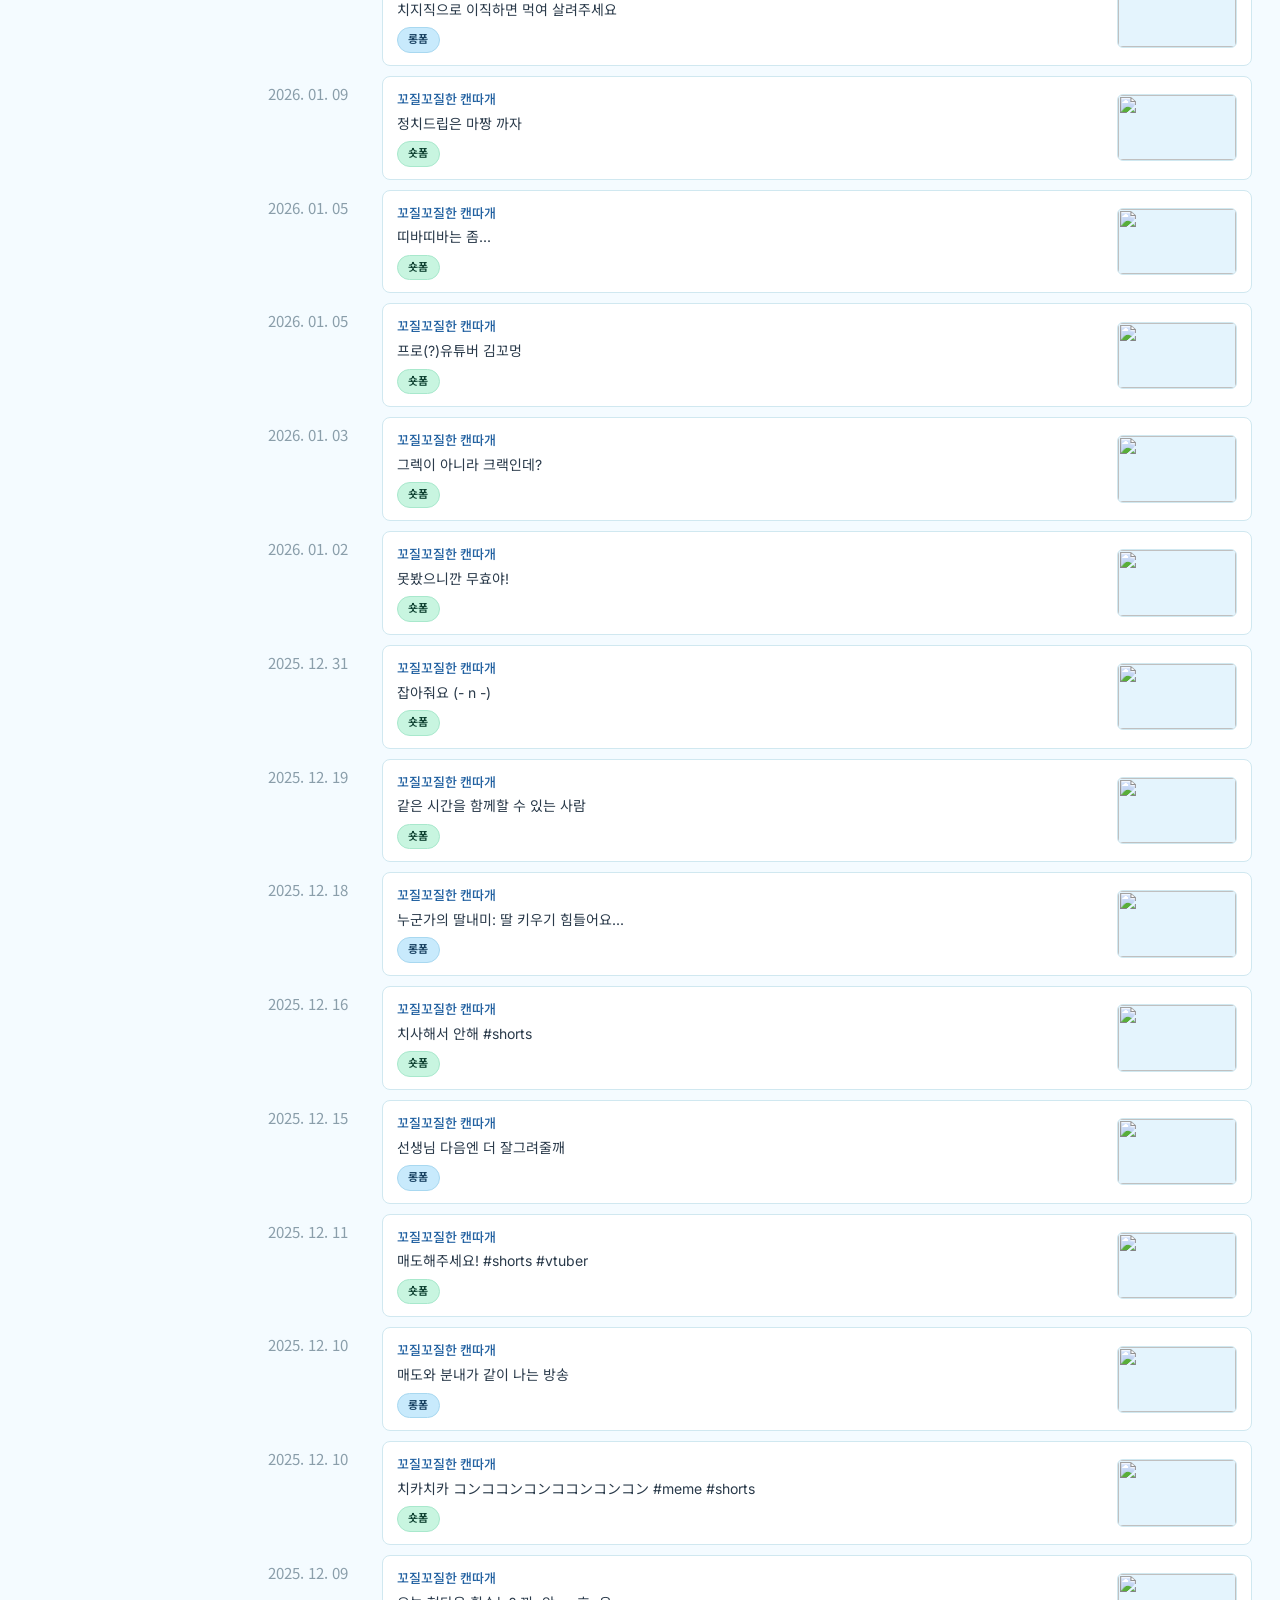
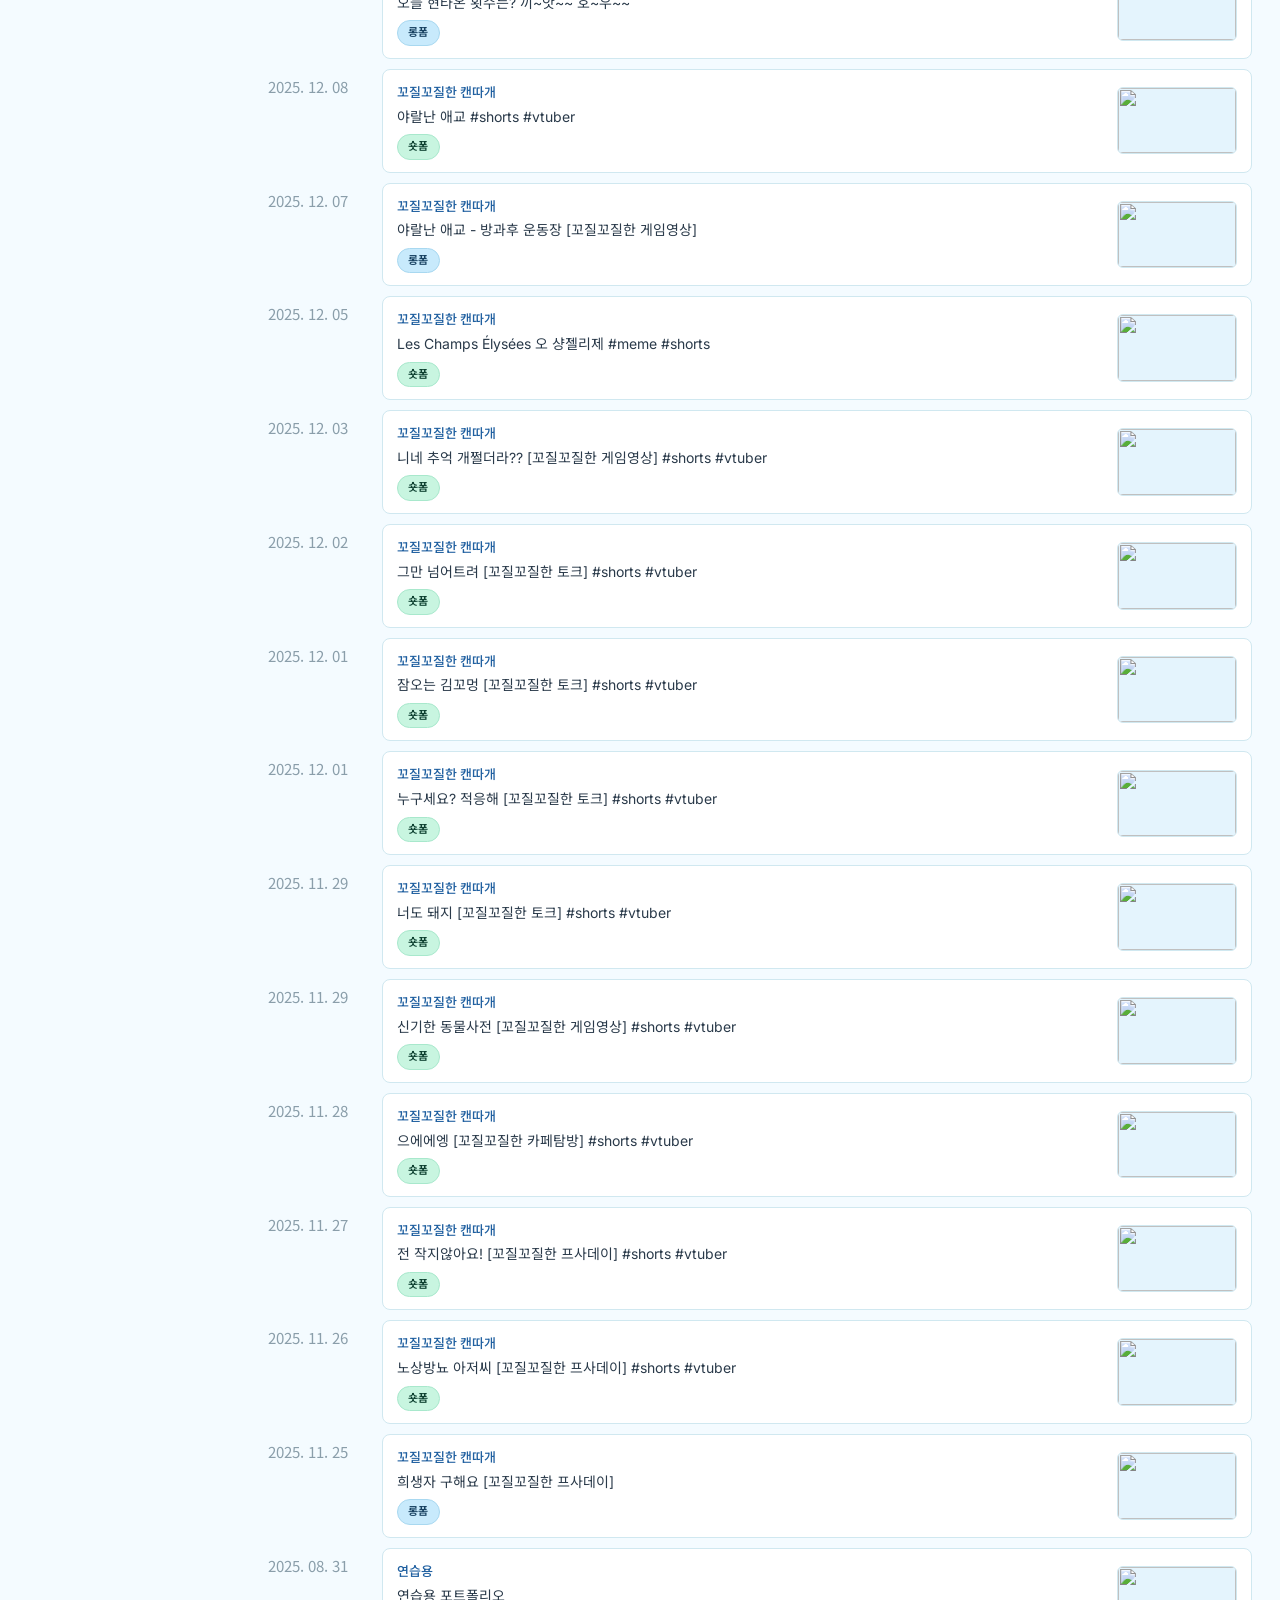
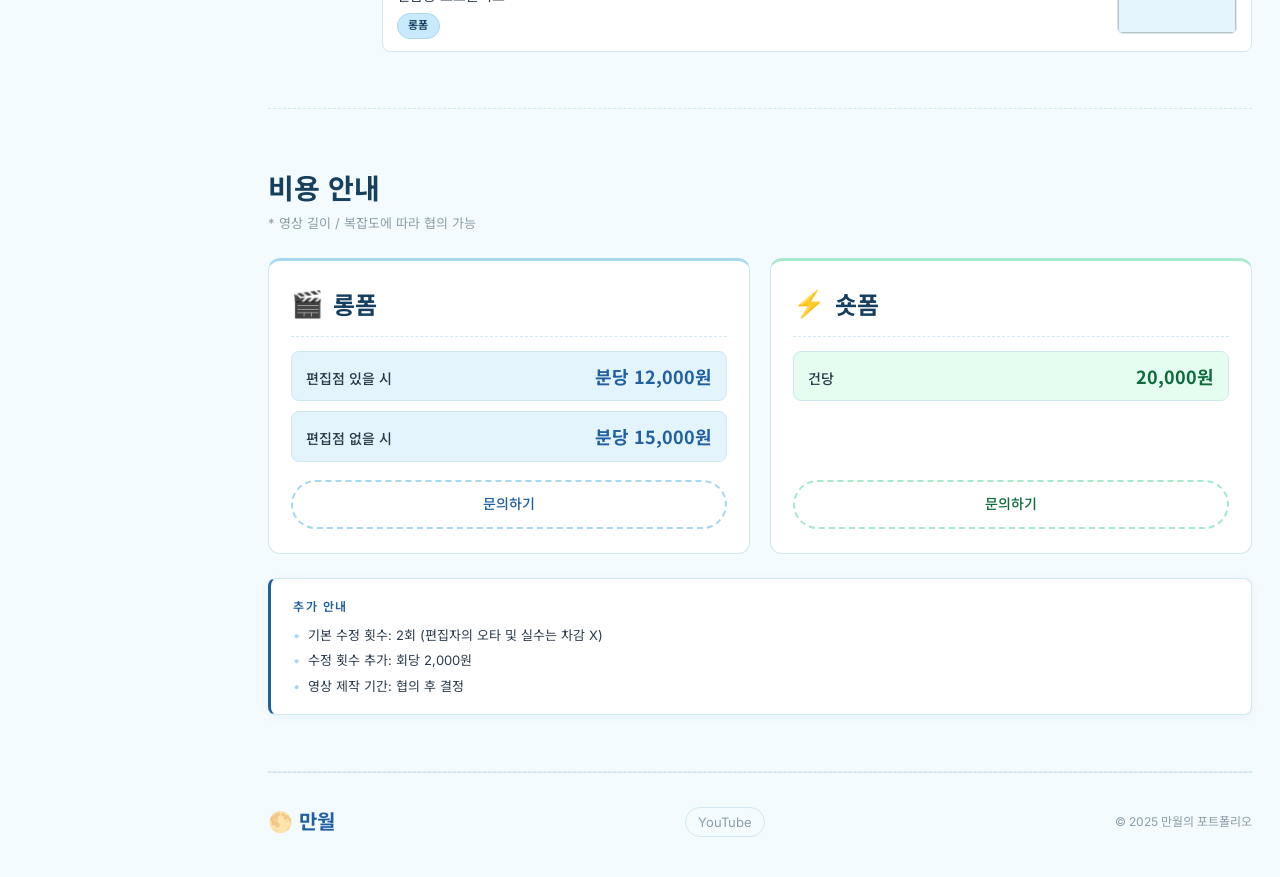
==== commit 5859b79a: "feat: 폰트 관련 변경 및 스타일 개선" ====
--- a/index.html
+++ b/index.html
@@ -11,7 +11,7 @@
 <link rel="apple-touch-icon" sizes="180x180" href="assets/apple-touch-icon.png">
 <link rel="preconnect" href="https://fonts.googleapis.com">
 <link rel="preconnect" href="https://fonts.gstatic.com" crossorigin>
-<link href="https://fonts.googleapis.com/css2?family=Caveat:wght@400;600;700&family=Inter:wght@400;500;600;700&family=Noto+Sans+KR:wght@300;400;500;700&display=swap" rel="stylesheet">
+<link href="https://fonts.googleapis.com/css2?family=Inter:wght@400;500;600;700&family=Noto+Sans+KR:wght@300;400;500;700&display=swap" rel="stylesheet">
 <link rel="stylesheet" href="styles.css">
 </head>
 <body>
--- a/styles.css
+++ b/styles.css
@@ -21,7 +21,7 @@
   --shadow-md: 0 6px 18px rgba(42, 96, 160, .10);
 
   --font-body: 'Inter', 'Noto Sans KR', sans-serif;
-  --font-accent: 'Caveat', cursive;
+  --font-accent: 'Noto Sans KR', 'Inter', sans-serif;
 }
 
 * { margin: 0; padding: 0; box-sizing: border-box; }
@@ -68,7 +68,7 @@
   color: var(--blue-dkr);
 }
 .sidebar-tag {
-  font-family: 'Inter', sans-serif;
+  font-family: var(--font-body);
   font-size: 11px;
   font-weight: 600;
   color: var(--muted);
@@ -208,7 +208,7 @@
   align-items: center;
 }
 .hero-eyebrow {
-  font-family: 'Inter', sans-serif;
+  font-family: var(--font-body);
   font-size: 13px;
   font-weight: 600;
   letter-spacing: 2.5px;
